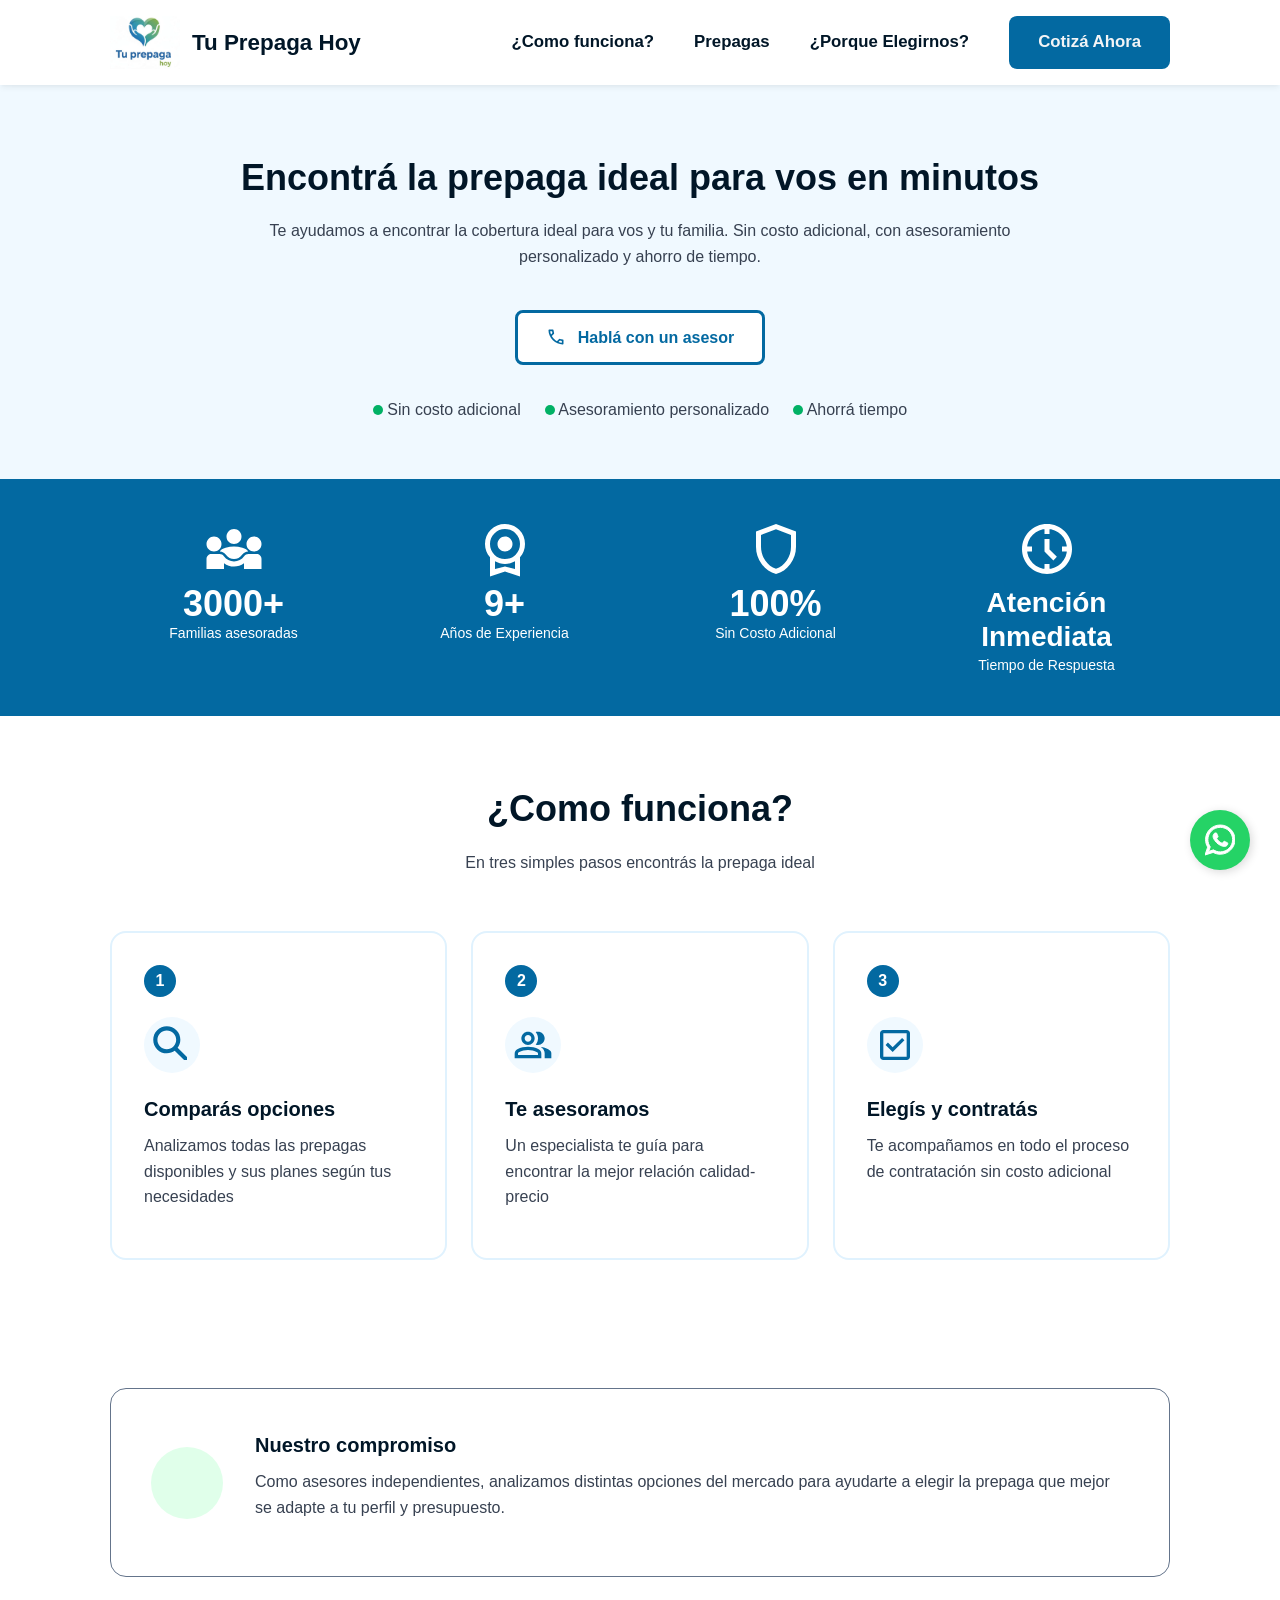
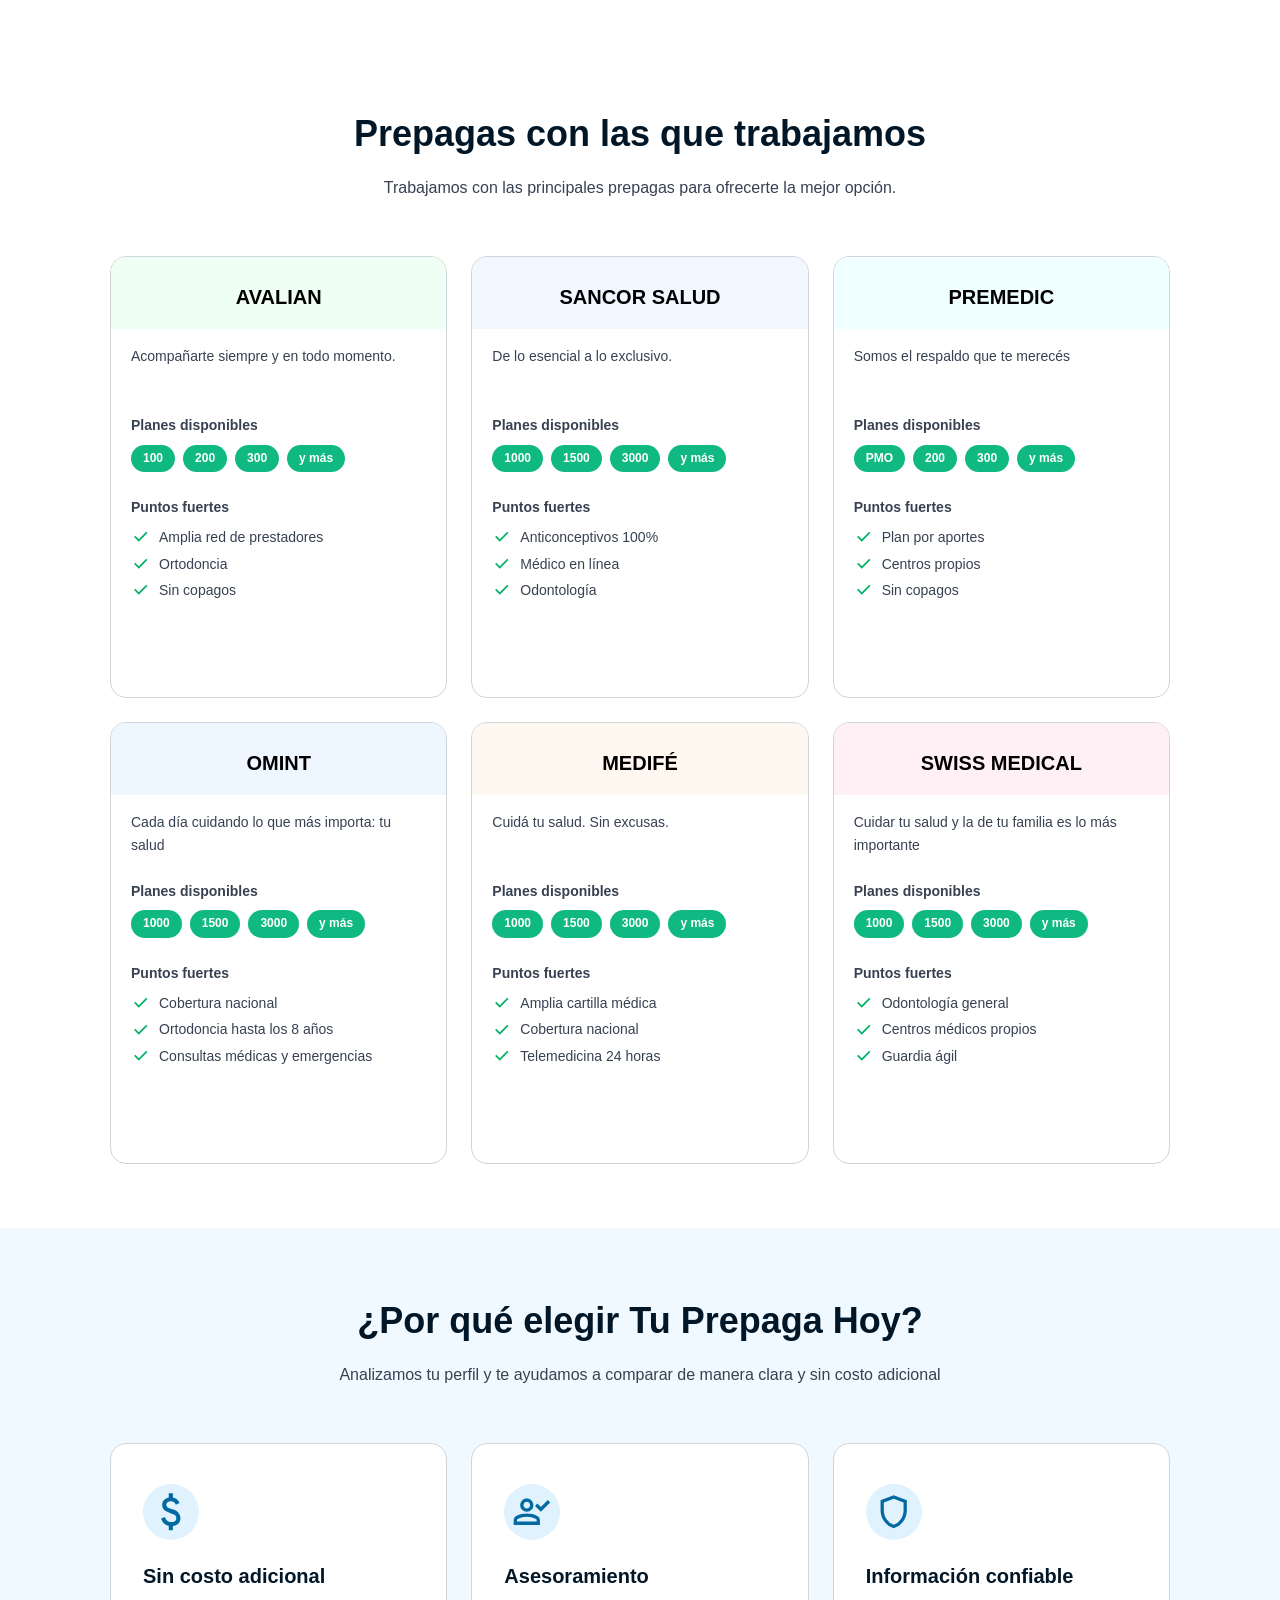
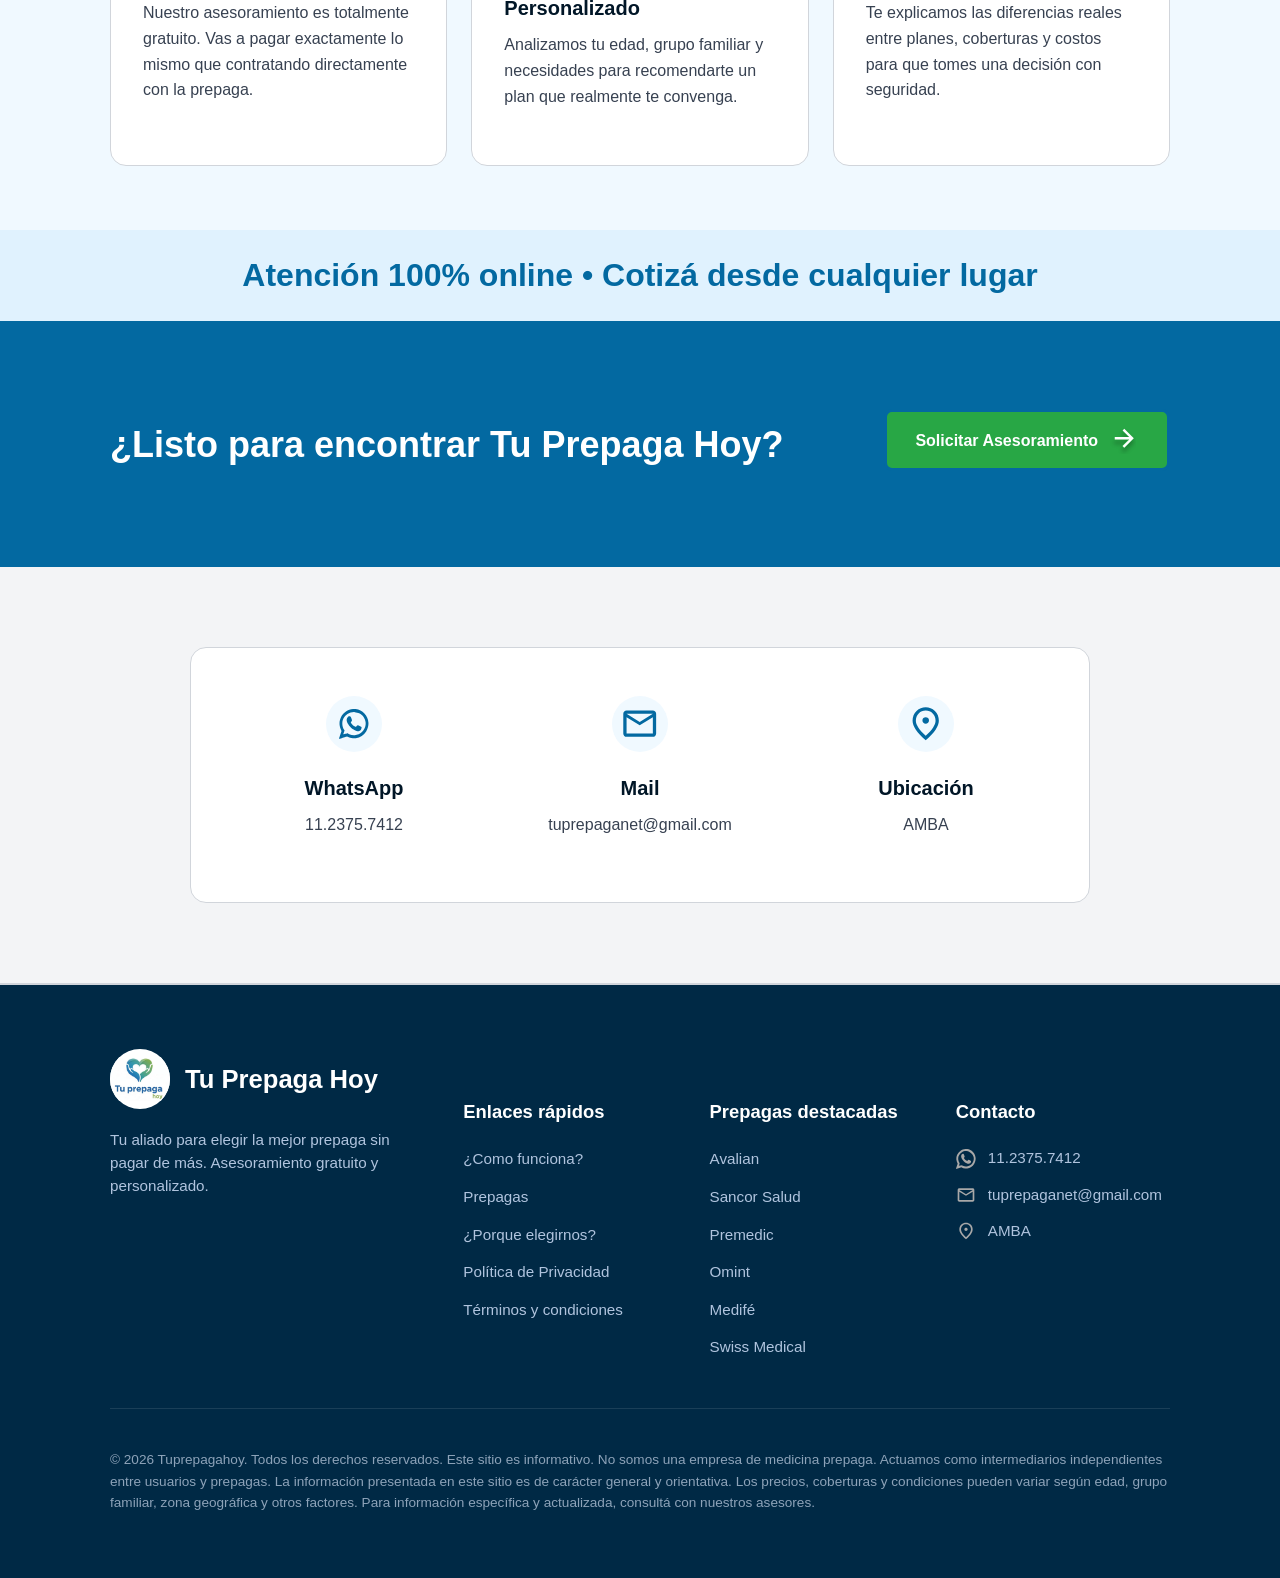
==== index.html @ 3472520a "Subiendo a Github" ====
<!DOCTYPE html>
<html lang="es">

<head>
    <meta charset="UTF-8">
    <meta name="viewport" content="width=device-width, initial-scale=1.0">
    <link rel="shortcut icon" href="/assets/favicon.ico" type="image/x-icon">
    <title>Tu Prepaga Hoy - Encontrá tu cobertura ideal</title>
    <link rel="stylesheet" href="/assets/styles.css">
    <script src="/assets/script.js"></script>
</head>

<body>
    <header class="header">
        <div class="container header-container">

            <a href="#" class="logo">
                <div class="img-logo">
                    <img src="/assets/logo.png" alt="Logo Tu Prepaga hoy" width="30px">
                </div>
                <h1 class="logo-text">Tu Prepaga Hoy</h1>
            </a>

            <button id="menu-toggle" class="menu-toggle" aria-label="Abrir menú">
                <svg xmlns="http://www.w3.org/2000/svg" width="32" height="32"
                    viewBox="0 0 24 24"><!-- Icon from Meteor Icons by zkreations - https://github.com/zkreations/icons/blob/main/LICENSE -->
                    <path fill="none" stroke="currentColor" stroke-linecap="round" stroke-linejoin="round"
                        stroke-width="2" d="M7 6h14M7 12h14M7 18h14M3 18" />
                </svg>
            </button>

            <div id="nav-menu" class="nav-menu">
                <nav>
                    <ul>
                        <li><a href="#como-funciona" class="nav-link">¿Como funciona?</a></li>
                        <li><a href="#prepagas" class="nav-link">Prepagas</a></li>
                        <li><a href="#por-que-elegirnos" class="nav-link">¿Porque Elegirnos?</a></li>
                    </ul>
                </nav>
                <a href="#contacto" class="btn btn-primary btn-cotiza cotiza-nav">Cotizá Ahora</a>
            </div>

        </div>
    </header>

    <main>
        <section class="hero">
            <div class="container text-center hero-content">
                <h2>Encontrá la prepaga ideal para vos en minutos</h2>
                <p>Te ayudamos a encontrar la cobertura ideal para vos y tu familia. Sin costo adicional, con
                    asesoramiento personalizado y ahorro de tiempo.</p>
                <a href="#contacto" class="btn btn-secondary hero-btn ">
                    <svg width="20" height="20" viewBox="0 0 45 45" fill="none" xmlns="http://www.w3.org/2000/svg">
                        <mask id="mask0_9_12" style="mask-type:alpha" maskUnits="userSpaceOnUse" x="0" y="0" width="45"
                            height="45">
                            <rect width="45" height="45" fill="#D9D9D9" />
                        </mask>
                        <g mask="url(#mask0_9_12)">
                            <path
                                d="M37.4063 39.375C33.5 39.375 29.6406 38.5234 25.8281 36.8203C22.0156 35.1172 18.5469 32.7031 15.4219 29.5781C12.2969 26.4531 9.88281 22.9844 8.17969 19.1719C6.47656 15.3594 5.625 11.5 5.625 7.59375C5.625 7.03125 5.8125 6.5625 6.1875 6.1875C6.5625 5.8125 7.03125 5.625 7.59375 5.625H15.1875C15.625 5.625 16.0156 5.77344 16.3594 6.07031C16.7031 6.36719 16.9062 6.71875 16.9688 7.125L18.1875 13.6875C18.25 14.1875 18.2344 14.6094 18.1406 14.9531C18.0469 15.2969 17.875 15.5938 17.625 15.8438L13.0781 20.4375C13.7031 21.5938 14.4453 22.7109 15.3047 23.7891C16.1641 24.8672 17.1094 25.9062 18.1406 26.9062C19.1094 27.875 20.125 28.7734 21.1875 29.6016C22.25 30.4297 23.375 31.1875 24.5625 31.875L28.9688 27.4688C29.25 27.1875 29.6172 26.9766 30.0703 26.8359C30.5234 26.6953 30.9688 26.6562 31.4062 26.7188L37.875 28.0312C38.3125 28.1562 38.6719 28.3828 38.9531 28.7109C39.2344 29.0391 39.375 29.4063 39.375 29.8125V37.4063C39.375 37.9688 39.1875 38.4375 38.8125 38.8125C38.4375 39.1875 37.9688 39.375 37.4063 39.375ZM11.2969 16.875L14.3906 13.7812L13.5938 9.375H9.42188C9.57813 10.6562 9.79688 11.9219 10.0781 13.1719C10.3594 14.4219 10.7656 15.6562 11.2969 16.875ZM28.0781 33.6562C29.2969 34.1875 30.5391 34.6094 31.8047 34.9219C33.0703 35.2344 34.3438 35.4375 35.625 35.5312V31.4062L31.2188 30.5156L28.0781 33.6562Z"
                                fill="#0369A1" />
                        </g>
                    </svg>

                    <span>Hablá con un asesor</span>
                </a>
                <div class="hero-features">
                    <div class="feature-item">
                        <svg width="10" height="10" viewBox="0 0 16 16" fill="none" xmlns="http://www.w3.org/2000/svg">
                            <circle cx="8" cy="8" r="8" fill="#01B165" />
                        </svg>

                        Sin costo adicional
                    </div>
                    <div class="feature-item">
                        <svg width="10" height="10" viewBox="0 0 16 16" fill="none" xmlns="http://www.w3.org/2000/svg">
                            <circle cx="8" cy="8" r="8" fill="#01B165" />
                        </svg>

                        Asesoramiento personalizado
                    </div>
                    <div class="feature-item">
                        <svg width="10" height="10" viewBox="0 0 16 16" fill="none" xmlns="http://www.w3.org/2000/svg">
                            <circle cx="8" cy="8" r="8" fill="#01B165" />
                        </svg>

                        Ahorrá tiempo
                    </div>
                </div>
            </div>
        </section>

        <section class="stats">
            <div class="container grid grid-4 stats-grid">
                <div class="stat-item">
                    <svg width="60" height="60" viewBox="0 0 60 60" fill="none" xmlns="http://www.w3.org/2000/svg">
                        <mask id="mask0_11_31" style="mask-type:alpha" maskUnits="userSpaceOnUse" x="0" y="0" width="60"
                            height="60">
                            <rect width="60" height="60" fill="#D9D9D9" />
                        </mask>
                        <g mask="url(#mask0_11_31)">
                            <path
                                d="M2.50006 49.9996V39.9996C2.50006 38.5829 2.98964 37.3954 3.96881 36.4371C4.94798 35.4787 6.12506 34.9996 7.50006 34.9996H15.6876C16.5209 34.9996 17.3126 35.2079 18.0626 35.6246C18.8126 36.0413 19.4167 36.6038 19.8751 37.3121C21.0834 38.9371 22.573 40.2079 24.3438 41.1246C26.1147 42.0413 28.0001 42.4996 30.0001 42.4996C32.0417 42.4996 33.948 42.0413 35.7188 41.1246C37.4897 40.2079 38.9584 38.9371 40.1251 37.3121C40.6667 36.6038 41.3022 36.0413 42.0313 35.6246C42.7605 35.2079 43.5209 34.9996 44.3126 34.9996H52.5001C53.9167 34.9996 55.1042 35.4787 56.0626 36.4371C57.0209 37.3954 57.5001 38.5829 57.5001 39.9996V49.9996H40.0001V44.3121C38.5417 45.3538 36.9688 46.1454 35.2813 46.6871C33.5938 47.2288 31.8334 47.4996 30.0001 47.4996C28.2084 47.4996 26.4584 47.2183 24.7501 46.6558C23.0417 46.0933 21.4584 45.2913 20.0001 44.2496V49.9996H2.50006ZM30.0001 39.9996C28.4167 39.9996 26.9167 39.635 25.5001 38.9058C24.0834 38.1767 22.8959 37.1663 21.9376 35.8746C21.2292 34.8329 20.3438 34.01 19.2813 33.4058C18.2188 32.8017 17.0626 32.4996 15.8126 32.4996C16.7292 30.9579 18.6667 29.7392 21.6251 28.8433C24.5834 27.9475 27.3751 27.4996 30.0001 27.4996C32.6251 27.4996 35.4167 27.9475 38.3751 28.8433C41.3334 29.7392 43.2709 30.9579 44.1876 32.4996C42.9792 32.4996 41.8334 32.8017 40.7501 33.4058C39.6667 34.01 38.7709 34.8329 38.0626 35.8746C37.1459 37.2079 35.9792 38.2288 34.5626 38.9371C33.1459 39.6454 31.6251 39.9996 30.0001 39.9996ZM10.0001 32.4996C7.91673 32.4996 6.1459 31.7704 4.68756 30.3121C3.22923 28.8537 2.50006 27.0829 2.50006 24.9996C2.50006 22.8746 3.22923 21.0933 4.68756 19.6558C6.1459 18.2183 7.91673 17.4996 10.0001 17.4996C12.1251 17.4996 13.9063 18.2183 15.3438 19.6558C16.7813 21.0933 17.5001 22.8746 17.5001 24.9996C17.5001 27.0829 16.7813 28.8537 15.3438 30.3121C13.9063 31.7704 12.1251 32.4996 10.0001 32.4996ZM50.0001 32.4996C47.9167 32.4996 46.1459 31.7704 44.6876 30.3121C43.2292 28.8537 42.5001 27.0829 42.5001 24.9996C42.5001 22.8746 43.2292 21.0933 44.6876 19.6558C46.1459 18.2183 47.9167 17.4996 50.0001 17.4996C52.1251 17.4996 53.9063 18.2183 55.3438 19.6558C56.7813 21.0933 57.5001 22.8746 57.5001 24.9996C57.5001 27.0829 56.7813 28.8537 55.3438 30.3121C53.9063 31.7704 52.1251 32.4996 50.0001 32.4996ZM30.0001 24.9996C27.9167 24.9996 26.1459 24.2704 24.6876 22.8121C23.2292 21.3537 22.5001 19.5829 22.5001 17.4996C22.5001 15.3746 23.2292 13.5933 24.6876 12.1558C26.1459 10.7183 27.9167 9.99957 30.0001 9.99957C32.1251 9.99957 33.9063 10.7183 35.3438 12.1558C36.7813 13.5933 37.5001 15.3746 37.5001 17.4996C37.5001 19.5829 36.7813 21.3537 35.3438 22.8121C33.9063 24.2704 32.1251 24.9996 30.0001 24.9996Z"
                                fill="white" />
                        </g>
                    </svg>

                    <div class="stat-number">3000+</div>
                    <div class="stat-label">Familias asesoradas</div>
                </div>
                <div class="stat-item">
                    <svg width="60" height="60" viewBox="0 0 60 60" fill="none" xmlns="http://www.w3.org/2000/svg">
                        <mask id="mask0_11_43" style="mask-type:alpha" maskUnits="userSpaceOnUse" x="0" y="0" width="60"
                            height="60">
                            <rect width="60" height="60" fill="#D9D9D9" />
                        </mask>
                        <g mask="url(#mask0_11_43)">
                            <path
                                d="M30 32.5C27.9167 32.5 26.1458 31.7708 24.6875 30.3125C23.2292 28.8542 22.5 27.0833 22.5 25C22.5 22.9167 23.2292 21.1458 24.6875 19.6875C26.1458 18.2292 27.9167 17.5 30 17.5C32.0833 17.5 33.8542 18.2292 35.3125 19.6875C36.7708 21.1458 37.5 22.9167 37.5 25C37.5 27.0833 36.7708 28.8542 35.3125 30.3125C33.8542 31.7708 32.0833 32.5 30 32.5ZM15 57.5V38.1875C13.4167 36.4375 12.1875 34.4375 11.3125 32.1875C10.4375 29.9375 10 27.5417 10 25C10 19.4167 11.9375 14.6875 15.8125 10.8125C19.6875 6.9375 24.4167 5 30 5C35.5833 5 40.3125 6.9375 44.1875 10.8125C48.0625 14.6875 50 19.4167 50 25C50 27.5417 49.5625 29.9375 48.6875 32.1875C47.8125 34.4375 46.5833 36.4375 45 38.1875V57.5L30 52.5L15 57.5ZM30 40C34.1667 40 37.7083 38.5417 40.625 35.625C43.5417 32.7083 45 29.1667 45 25C45 20.8333 43.5417 17.2917 40.625 14.375C37.7083 11.4583 34.1667 10 30 10C25.8333 10 22.2917 11.4583 19.375 14.375C16.4583 17.2917 15 20.8333 15 25C15 29.1667 16.4583 32.7083 19.375 35.625C22.2917 38.5417 25.8333 40 30 40ZM20 50.0625L30 47.5L40 50.0625V42.3125C38.5417 43.1458 36.9688 43.8021 35.2812 44.2812C33.5938 44.7604 31.8333 45 30 45C28.1667 45 26.4062 44.7604 24.7188 44.2812C23.0313 43.8021 21.4583 43.1458 20 42.3125V50.0625Z"
                                fill="white" />
                        </g>
                    </svg>

                    <div class="stat-number">9+</div>
                    <div class="stat-label">Años de Experiencia</div>
                </div>
                <div class="stat-item">
                    <svg width="60" height="60" viewBox="0 0 60 60" fill="none" xmlns="http://www.w3.org/2000/svg">
                        <mask id="mask0_39_16" style="mask-type:alpha" maskUnits="userSpaceOnUse" x="0" y="0" width="60"
                            height="60">
                            <rect width="60" height="60" fill="#D9D9D9" />
                        </mask>
                        <g mask="url(#mask0_39_16)">
                            <path
                                d="M30 55C24.2083 53.5417 19.4271 50.2188 15.6562 45.0312C11.8854 39.8438 10 34.0833 10 27.75V12.5L30 5L50 12.5V27.75C50 34.0833 48.1146 39.8438 44.3438 45.0312C40.5729 50.2188 35.7917 53.5417 30 55ZM30 49.75C34.3333 48.375 37.9167 45.625 40.75 41.5C43.5833 37.375 45 32.7917 45 27.75V15.9375L30 10.3125L15 15.9375V27.75C15 32.7917 16.4167 37.375 19.25 41.5C22.0833 45.625 25.6667 48.375 30 49.75Z"
                                fill="white" />
                        </g>
                    </svg>
                    <div class="stat-number">100%</div>
                    <div class="stat-label">Sin Costo Adicional</div>
                </div>
                <div class="stat-item stat-atencion">
                    <svg width="60" height="60" viewBox="0 0 60 60" fill="none" xmlns="http://www.w3.org/2000/svg">
                        <mask id="mask0_39_22" style="mask-type:alpha" maskUnits="userSpaceOnUse" x="0" y="0" width="60"
                            height="60">
                            <rect width="60" height="60" fill="#D9D9D9" />
                        </mask>
                        <g mask="url(#mask0_39_22)">
                            <path
                                d="M36.375 41.375L27.5 32.5V20H32.5V30.4375L39.875 37.8125L36.375 41.375ZM27.5 15V10H32.5V15H27.5ZM45 32.5V27.5H50V32.5H45ZM27.5 50V45H32.5V50H27.5ZM10 32.5V27.5H15V32.5H10ZM30 55C26.5417 55 23.2917 54.3438 20.25 53.0312C17.2083 51.7188 14.5625 49.9375 12.3125 47.6875C10.0625 45.4375 8.28125 42.7917 6.96875 39.75C5.65625 36.7083 5 33.4583 5 30C5 26.5417 5.65625 23.2917 6.96875 20.25C8.28125 17.2083 10.0625 14.5625 12.3125 12.3125C14.5625 10.0625 17.2083 8.28125 20.25 6.96875C23.2917 5.65625 26.5417 5 30 5C33.4583 5 36.7083 5.65625 39.75 6.96875C42.7917 8.28125 45.4375 10.0625 47.6875 12.3125C49.9375 14.5625 51.7188 17.2083 53.0312 20.25C54.3438 23.2917 55 26.5417 55 30C55 33.4583 54.3438 36.7083 53.0312 39.75C51.7188 42.7917 49.9375 45.4375 47.6875 47.6875C45.4375 49.9375 42.7917 51.7188 39.75 53.0312C36.7083 54.3438 33.4583 55 30 55ZM30 50C35.5833 50 40.3125 48.0625 44.1875 44.1875C48.0625 40.3125 50 35.5833 50 30C50 24.4167 48.0625 19.6875 44.1875 15.8125C40.3125 11.9375 35.5833 10 30 10C24.4167 10 19.6875 11.9375 15.8125 15.8125C11.9375 19.6875 10 24.4167 10 30C10 35.5833 11.9375 40.3125 15.8125 44.1875C19.6875 48.0625 24.4167 50 30 50Z"
                                fill="white" />
                        </g>
                    </svg>
                    <div class="stat-number stat-text">Atención Inmediata</div>
                    <div class="stat-label">Tiempo de Respuesta</div>
                </div>
            </div>
        </section>

        <section id="como-funciona" class="how-it-works padding-y-lg">
            <div class="container text-center mb-lg">
                <h2>¿Como funciona?</h2>
                <p>En tres simples pasos encontrás la prepaga ideal</p>
            </div>
            <div class="container grid grid-3 gap-md">
                <div class="step-card">
                    <div class="step-num">1</div>
                    <div class="step-icon-container">
                        <svg width="50" height="50" viewBox="0 0 50 50" fill="none" xmlns="http://www.w3.org/2000/svg">
                            <mask id="mask0_15_22" style="mask-type:alpha" maskUnits="userSpaceOnUse" x="0" y="0"
                                width="40" height="40">
                                <rect width="50" height="50" fill="#D9D9D9" />
                            </mask>
                            <g mask="url(#mask0_15_22)">
                                <path
                                    d="M40.8333 43.75L27.7083 30.625C26.6667 31.4583 25.4687 32.1181 24.1146 32.6042C22.7604 33.0903 21.3194 33.3333 19.7917 33.3333C16.0069 33.3333 12.8038 32.0226 10.1823 29.401C7.56076 26.7795 6.25 23.5764 6.25 19.7917C6.25 16.0069 7.56076 12.8038 10.1823 10.1823C12.8038 7.56076 16.0069 6.25 19.7917 6.25C23.5764 6.25 26.7795 7.56076 29.401 10.1823C32.0226 12.8038 33.3333 16.0069 33.3333 19.7917C33.3333 21.3194 33.0903 22.7604 32.6042 24.1146C32.1181 25.4687 31.4583 26.6667 30.625 27.7083L43.75 40.8333L40.8333 43.75ZM19.7917 29.1667C22.3958 29.1667 24.6094 28.2552 26.4323 26.4323C28.2552 24.6094 29.1667 22.3958 29.1667 19.7917C29.1667 17.1875 28.2552 14.974 26.4323 13.151C24.6094 11.3281 22.3958 10.4167 19.7917 10.4167C17.1875 10.4167 14.974 11.3281 13.151 13.151C11.3281 14.974 10.4167 17.1875 10.4167 19.7917C10.4167 22.3958 11.3281 24.6094 13.151 26.4323C14.974 28.2552 17.1875 29.1667 19.7917 29.1667Z"
                                    fill="#0369A1" />
                            </g>
                        </svg>

                    </div>
                    <h3>Comparás opciones</h3>
                    <p>Analizamos todas las prepagas disponibles y sus planes según tus necesidades</p>
                </div>
                <div class="step-card">
                    <div class="step-num">2</div>
                    <div class="step-icon-container">
                        <svg width="40" height="40" viewBox="0 0 50 50" fill="none" xmlns="http://www.w3.org/2000/svg">
                            <mask id="mask0_15_28" style="mask-type:alpha" maskUnits="userSpaceOnUse" x="0" y="0"
                                width="50" height="50">
                                <rect width="50" height="50" fill="#D9D9D9" />
                            </mask>
                            <g mask="url(#mask0_15_28)">
                                <path
                                    d="M2.08331 41.6667V35.8334C2.08331 34.6528 2.38713 33.5677 2.99477 32.5782C3.60241 31.5886 4.4097 30.8334 5.41665 30.3125C7.56942 29.2362 9.75692 28.4289 11.9791 27.8907C14.2014 27.3525 16.4583 27.0834 18.75 27.0834C21.0416 27.0834 23.2986 27.3525 25.5208 27.8907C27.743 28.4289 29.9305 29.2362 32.0833 30.3125C33.0903 30.8334 33.8975 31.5886 34.5052 32.5782C35.1128 33.5677 35.4166 34.6528 35.4166 35.8334V41.6667H2.08331ZM39.5833 41.6667V35.4167C39.5833 33.8889 39.158 32.4219 38.3073 31.0157C37.4566 29.6094 36.25 28.4028 34.6875 27.3959C36.4583 27.6042 38.125 27.9601 39.6875 28.4636C41.25 28.9671 42.7083 29.5834 44.0625 30.3125C45.3125 31.007 46.2673 31.7796 46.9271 32.6302C47.5868 33.4809 47.9166 34.4098 47.9166 35.4167V41.6667H39.5833ZM18.75 25C16.4583 25 14.4965 24.1841 12.8646 22.5521C11.2326 20.9202 10.4166 18.9584 10.4166 16.6667C10.4166 14.375 11.2326 12.4132 12.8646 10.7813C14.4965 9.14935 16.4583 8.33337 18.75 8.33337C21.0416 8.33337 23.0035 9.14935 24.6354 10.7813C26.2673 12.4132 27.0833 14.375 27.0833 16.6667C27.0833 18.9584 26.2673 20.9202 24.6354 22.5521C23.0035 24.1841 21.0416 25 18.75 25ZM39.5833 16.6667C39.5833 18.9584 38.7673 20.9202 37.1354 22.5521C35.5035 24.1841 33.5416 25 31.25 25C30.868 25 30.3819 24.9566 29.7916 24.8698C29.2014 24.783 28.7153 24.6875 28.3333 24.5834C29.2708 23.4723 29.9913 22.2396 30.4948 20.8855C30.9982 19.5313 31.25 18.125 31.25 16.6667C31.25 15.2084 30.9982 13.8021 30.4948 12.448C29.9913 11.0938 29.2708 9.86115 28.3333 8.75004C28.8194 8.57643 29.3055 8.46358 29.7916 8.4115C30.2778 8.35942 30.7639 8.33337 31.25 8.33337C33.5416 8.33337 35.5035 9.14935 37.1354 10.7813C38.7673 12.4132 39.5833 14.375 39.5833 16.6667ZM6.24998 37.5H31.25V35.8334C31.25 35.4514 31.1545 35.1042 30.9635 34.7917C30.7725 34.4792 30.5208 34.2362 30.2083 34.0625C28.3333 33.125 26.441 32.4219 24.5312 31.9532C22.6215 31.4844 20.6944 31.25 18.75 31.25C16.8055 31.25 14.8785 31.4844 12.9687 31.9532C11.059 32.4219 9.16665 33.125 7.29165 34.0625C6.97915 34.2362 6.72741 34.4792 6.53644 34.7917C6.34547 35.1042 6.24998 35.4514 6.24998 35.8334V37.5ZM18.75 20.8334C19.8958 20.8334 20.8767 20.4254 21.6927 19.6094C22.5087 18.7934 22.9166 17.8125 22.9166 16.6667C22.9166 15.5209 22.5087 14.54 21.6927 13.724C20.8767 12.908 19.8958 12.5 18.75 12.5C17.6041 12.5 16.6232 12.908 15.8073 13.724C14.9913 14.54 14.5833 15.5209 14.5833 16.6667C14.5833 17.8125 14.9913 18.7934 15.8073 19.6094C16.6232 20.4254 17.6041 20.8334 18.75 20.8334Z"
                                    fill="#0369A1" />
                            </g>
                        </svg>

                    </div>
                    <h3>Te asesoramos</h3>
                    <p>Un especialista te guía para encontrar la mejor relación calidad-precio</p>
                </div>
                <div class="step-card">
                    <div class="step-num">3</div>
                    <div class="step-icon-container">
                        <svg width="40" height="40" viewBox="0 0 50 50" fill="none" xmlns="http://www.w3.org/2000/svg">
                            <mask id="mask0_15_34" style="mask-type:alpha" maskUnits="userSpaceOnUse" x="0" y="0"
                                width="50" height="50">
                                <rect width="50" height="50" fill="#D9D9D9" />
                            </mask>
                            <g mask="url(#mask0_15_34)">
                                <path
                                    d="M22.0833 33.75L36.7708 19.0625L33.8542 16.1458L22.0833 27.9167L16.1458 21.9792L13.2292 24.8958L22.0833 33.75ZM10.4167 43.75C9.27083 43.75 8.28993 43.342 7.47396 42.526C6.65799 41.7101 6.25 40.7292 6.25 39.5833V10.4167C6.25 9.27083 6.65799 8.28993 7.47396 7.47396C8.28993 6.65799 9.27083 6.25 10.4167 6.25H39.5833C40.7292 6.25 41.7101 6.65799 42.526 7.47396C43.342 8.28993 43.75 9.27083 43.75 10.4167V39.5833C43.75 40.7292 43.342 41.7101 42.526 42.526C41.7101 43.342 40.7292 43.75 39.5833 43.75H10.4167ZM10.4167 39.5833H39.5833V10.4167H10.4167V39.5833Z"
                                    fill="#0369A1" />
                            </g>
                        </svg>
                    </div>
                    <h3>Elegís y contratás</h3>
                    <p>Te acompañamos en todo el proceso de contratación sin costo adicional</p>
                </div>
            </div>
        </section>

        <section class="commitment padding-y-lg">
            <div class="container">
                <div class="commitment-box">
                    <div class="commitment-circle"></div>
                    <div class="commitment-text">
                        <h3>Nuestro compromiso</h3>
                        <p>Como asesores independientes, analizamos distintas opciones del mercado para ayudarte a
                            elegir la prepaga que mejor se adapte a tu perfil y presupuesto.</p>
                    </div>
                </div>
            </div>
        </section>

        <section id="prepagas" class="prepagas padding-y-lg">
            <div class="container text-center mb-lg">
                <h2>Prepagas con las que trabajamos</h2>
                <p>Trabajamos con las principales prepagas para ofrecerte la mejor opción.</p>
            </div>
            <div class="container grid grid-3 gap-md">

                <article class="prepaga-card avalian">
                    <div class="prepaga-header">
                        <h3 class="prepaga-name">AVALIAN</h3>
                    </div>
                    <div class="prepaga-body">
                        <p class="prepaga-tagline">Acompañarte siempre y en todo momento.</p>
                        <h4>Planes disponibles</h4>
                        <div class="planes-tags">
                            <span class="tag">100</span><span class="tag">200</span><span class="tag">300</span><span
                                class="tag">y más</span>
                        </div>
                        <h4>Puntos fuertes</h4>
                        <ul class="puntos-fuertes">
                            <li><svg width="20" height="20" viewBox="0 0 26 26" fill="none"
                                    xmlns="http://www.w3.org/2000/svg">
                                    <mask id="mask0_21_656" style="mask-type:alpha" maskUnits="userSpaceOnUse" x="0"
                                        y="0" width="26" height="26">
                                        <rect width="25.3719" height="25.3719" fill="#D9D9D9" />
                                    </mask>
                                    <g mask="url(#mask0_21_656)">
                                        <path
                                            d="M10.0959 19.029L4.07007 13.0032L5.57652 11.4967L10.0959 16.0161L19.7953 6.31665L21.3018 7.82311L10.0959 19.029Z"
                                            fill="#01B165" />
                                    </g>
                                </svg>
                                Amplia red de prestadores</li>
                            <li><svg width="20" height="20" viewBox="0 0 26 26" fill="none"
                                    xmlns="http://www.w3.org/2000/svg">
                                    <mask id="mask0_21_656" style="mask-type:alpha" maskUnits="userSpaceOnUse" x="0"
                                        y="0" width="26" height="26">
                                        <rect width="25.3719" height="25.3719" fill="#D9D9D9" />
                                    </mask>
                                    <g mask="url(#mask0_21_656)">
                                        <path
                                            d="M10.0959 19.029L4.07007 13.0032L5.57652 11.4967L10.0959 16.0161L19.7953 6.31665L21.3018 7.82311L10.0959 19.029Z"
                                            fill="#01B165" />
                                    </g>
                                </svg>
                                Ortodoncia</li>
                            <li><svg width="20" height="20" viewBox="0 0 26 26" fill="none"
                                    xmlns="http://www.w3.org/2000/svg">
                                    <mask id="mask0_21_656" style="mask-type:alpha" maskUnits="userSpaceOnUse" x="0"
                                        y="0" width="26" height="26">
                                        <rect width="25.3719" height="25.3719" fill="#D9D9D9" />
                                    </mask>
                                    <g mask="url(#mask0_21_656)">
                                        <path
                                            d="M10.0959 19.029L4.07007 13.0032L5.57652 11.4967L10.0959 16.0161L19.7953 6.31665L21.3018 7.82311L10.0959 19.029Z"
                                            fill="#01B165" />
                                    </g>
                                </svg>
                                Sin copagos</li>
                        </ul>
                        <button class="btn btn-outline-full">Consultar Planes</button>
                    </div>
                </article>

                <article class="prepaga-card sancor">
                    <div class="prepaga-header">
                        <h3 class="prepaga-name">SANCOR SALUD</h3>
                    </div>
                    <div class="prepaga-body">
                        <p class="prepaga-tagline">De lo esencial a lo exclusivo.</p>
                        <h4>Planes disponibles</h4>
                        <div class="planes-tags">
                            <span class="tag">1000</span><span class="tag">1500</span><span class="tag">3000</span><span
                                class="tag">y más</span>
                        </div>
                        <h4>Puntos fuertes</h4>
                        <ul class="puntos-fuertes">
                            <li><svg width="20" height="20" viewBox="0 0 26 26" fill="none"
                                    xmlns="http://www.w3.org/2000/svg">
                                    <mask id="mask0_21_656" style="mask-type:alpha" maskUnits="userSpaceOnUse" x="0"
                                        y="0" width="26" height="26">
                                        <rect width="25.3719" height="25.3719" fill="#D9D9D9" />
                                    </mask>
                                    <g mask="url(#mask0_21_656)">
                                        <path
                                            d="M10.0959 19.029L4.07007 13.0032L5.57652 11.4967L10.0959 16.0161L19.7953 6.31665L21.3018 7.82311L10.0959 19.029Z"
                                            fill="#01B165" />
                                    </g>
                                </svg>
                                Anticonceptivos 100%</li>
                            <li><svg width="20" height="20" viewBox="0 0 26 26" fill="none"
                                    xmlns="http://www.w3.org/2000/svg">
                                    <mask id="mask0_21_656" style="mask-type:alpha" maskUnits="userSpaceOnUse" x="0"
                                        y="0" width="26" height="26">
                                        <rect width="25.3719" height="25.3719" fill="#D9D9D9" />
                                    </mask>
                                    <g mask="url(#mask0_21_656)">
                                        <path
                                            d="M10.0959 19.029L4.07007 13.0032L5.57652 11.4967L10.0959 16.0161L19.7953 6.31665L21.3018 7.82311L10.0959 19.029Z"
                                            fill="#01B165" />
                                    </g>
                                </svg>
                                Médico en línea</li>
                            <li><svg width="20" height="20" viewBox="0 0 26 26" fill="none"
                                    xmlns="http://www.w3.org/2000/svg">
                                    <mask id="mask0_21_656" style="mask-type:alpha" maskUnits="userSpaceOnUse" x="0"
                                        y="0" width="26" height="26">
                                        <rect width="25.3719" height="25.3719" fill="#D9D9D9" />
                                    </mask>
                                    <g mask="url(#mask0_21_656)">
                                        <path
                                            d="M10.0959 19.029L4.07007 13.0032L5.57652 11.4967L10.0959 16.0161L19.7953 6.31665L21.3018 7.82311L10.0959 19.029Z"
                                            fill="#01B165" />
                                    </g>
                                </svg>
                                Odontología</li>
                        </ul>
                        <button class="btn btn-outline-full">Consultar Planes</button>
                    </div>
                </article>

                <article class="prepaga-card premedic">
                    <div class="prepaga-header">
                        <h3 class="prepaga-name">PREMEDIC</h3>
                    </div>
                    <div class="prepaga-body">
                        <p class="prepaga-tagline">Somos el respaldo que te merecés</p>
                        <h4>Planes disponibles</h4>
                        <div class="planes-tags">
                            <span class="tag">PMO</span><span class="tag">200</span><span class="tag">300</span><span
                                class="tag">y más</span>
                        </div>
                        <h4>Puntos fuertes</h4>
                        <ul class="puntos-fuertes">
                            <li><svg width="20" height="20" viewBox="0 0 26 26" fill="none"
                                    xmlns="http://www.w3.org/2000/svg">
                                    <mask id="mask0_21_656" style="mask-type:alpha" maskUnits="userSpaceOnUse" x="0"
                                        y="0" width="26" height="26">
                                        <rect width="25.3719" height="25.3719" fill="#D9D9D9" />
                                    </mask>
                                    <g mask="url(#mask0_21_656)">
                                        <path
                                            d="M10.0959 19.029L4.07007 13.0032L5.57652 11.4967L10.0959 16.0161L19.7953 6.31665L21.3018 7.82311L10.0959 19.029Z"
                                            fill="#01B165" />
                                    </g>
                                </svg>
                                Plan por aportes</li>
                            <li><svg width="20" height="20" viewBox="0 0 26 26" fill="none"
                                    xmlns="http://www.w3.org/2000/svg">
                                    <mask id="mask0_21_656" style="mask-type:alpha" maskUnits="userSpaceOnUse" x="0"
                                        y="0" width="26" height="26">
                                        <rect width="25.3719" height="25.3719" fill="#D9D9D9" />
                                    </mask>
                                    <g mask="url(#mask0_21_656)">
                                        <path
                                            d="M10.0959 19.029L4.07007 13.0032L5.57652 11.4967L10.0959 16.0161L19.7953 6.31665L21.3018 7.82311L10.0959 19.029Z"
                                            fill="#01B165" />
                                    </g>
                                </svg>
                                Centros propios</li>
                            <li><svg width="20" height="20" viewBox="0 0 26 26" fill="none"
                                    xmlns="http://www.w3.org/2000/svg">
                                    <mask id="mask0_21_656" style="mask-type:alpha" maskUnits="userSpaceOnUse" x="0"
                                        y="0" width="26" height="26">
                                        <rect width="25.3719" height="25.3719" fill="#D9D9D9" />
                                    </mask>
                                    <g mask="url(#mask0_21_656)">
                                        <path
                                            d="M10.0959 19.029L4.07007 13.0032L5.57652 11.4967L10.0959 16.0161L19.7953 6.31665L21.3018 7.82311L10.0959 19.029Z"
                                            fill="#01B165" />
                                    </g>
                                </svg>
                                Sin copagos</li>
                        </ul>
                        <button class="btn btn-outline-full">Consultar Planes</button>
                    </div>
                </article>

                <article class="prepaga-card omint">
                    <div class="prepaga-header">
                        <h3 class="prepaga-name">OMINT</h3>
                    </div>
                    <div class="prepaga-body">
                        <p class="prepaga-tagline">Cada día cuidando lo que más importa: tu salud</p>
                        <h4>Planes disponibles</h4>
                        <div class="planes-tags">
                            <span class="tag">1000</span><span class="tag">1500</span><span class="tag">3000</span><span
                                class="tag">y más</span>
                        </div>
                        <h4>Puntos fuertes</h4>
                        <ul class="puntos-fuertes">
                            <li><svg width="20" height="20" viewBox="0 0 26 26" fill="none"
                                    xmlns="http://www.w3.org/2000/svg">
                                    <mask id="mask0_21_656" style="mask-type:alpha" maskUnits="userSpaceOnUse" x="0"
                                        y="0" width="26" height="26">
                                        <rect width="25.3719" height="25.3719" fill="#D9D9D9" />
                                    </mask>
                                    <g mask="url(#mask0_21_656)">
                                        <path
                                            d="M10.0959 19.029L4.07007 13.0032L5.57652 11.4967L10.0959 16.0161L19.7953 6.31665L21.3018 7.82311L10.0959 19.029Z"
                                            fill="#01B165" />
                                    </g>
                                </svg>
                                Cobertura nacional</li>
                            <li><svg width="20" height="20" viewBox="0 0 26 26" fill="none"
                                    xmlns="http://www.w3.org/2000/svg">
                                    <mask id="mask0_21_656" style="mask-type:alpha" maskUnits="userSpaceOnUse" x="0"
                                        y="0" width="26" height="26">
                                        <rect width="25.3719" height="25.3719" fill="#D9D9D9" />
                                    </mask>
                                    <g mask="url(#mask0_21_656)">
                                        <path
                                            d="M10.0959 19.029L4.07007 13.0032L5.57652 11.4967L10.0959 16.0161L19.7953 6.31665L21.3018 7.82311L10.0959 19.029Z"
                                            fill="#01B165" />
                                    </g>
                                </svg>
                                Ortodoncia hasta los 8 años</li>
                            <li><svg width="20" height="20" viewBox="0 0 26 26" fill="none"
                                    xmlns="http://www.w3.org/2000/svg">
                                    <mask id="mask0_21_656" style="mask-type:alpha" maskUnits="userSpaceOnUse" x="0"
                                        y="0" width="26" height="26">
                                        <rect width="25.3719" height="25.3719" fill="#D9D9D9" />
                                    </mask>
                                    <g mask="url(#mask0_21_656)">
                                        <path
                                            d="M10.0959 19.029L4.07007 13.0032L5.57652 11.4967L10.0959 16.0161L19.7953 6.31665L21.3018 7.82311L10.0959 19.029Z"
                                            fill="#01B165" />
                                    </g>
                                </svg>
                                Consultas médicas y emergencias</li>
                        </ul>
                        <button class="btn btn-outline-full">Consultar Planes</button>
                    </div>
                </article>

                <article class="prepaga-card medife">
                    <div class="prepaga-header">
                        <h3 class="prepaga-name">MEDIFÉ</h3>
                    </div>
                    <div class="prepaga-body">
                        <p class="prepaga-tagline">Cuidá tu salud. Sin excusas.</p>
                        <h4>Planes disponibles</h4>
                        <div class="planes-tags">
                            <span class="tag">1000</span><span class="tag">1500</span><span class="tag">3000</span><span
                                class="tag">y más</span>
                        </div>
                        <h4>Puntos fuertes</h4>
                        <ul class="puntos-fuertes">
                            <li><svg width="20" height="20" viewBox="0 0 26 26" fill="none"
                                    xmlns="http://www.w3.org/2000/svg">
                                    <mask id="mask0_21_656" style="mask-type:alpha" maskUnits="userSpaceOnUse" x="0"
                                        y="0" width="26" height="26">
                                        <rect width="25.3719" height="25.3719" fill="#D9D9D9" />
                                    </mask>
                                    <g mask="url(#mask0_21_656)">
                                        <path
                                            d="M10.0959 19.029L4.07007 13.0032L5.57652 11.4967L10.0959 16.0161L19.7953 6.31665L21.3018 7.82311L10.0959 19.029Z"
                                            fill="#01B165" />
                                    </g>
                                </svg>
                                Amplia cartilla médica</li>
                            <li><svg width="20" height="20" viewBox="0 0 26 26" fill="none"
                                    xmlns="http://www.w3.org/2000/svg">
                                    <mask id="mask0_21_656" style="mask-type:alpha" maskUnits="userSpaceOnUse" x="0"
                                        y="0" width="26" height="26">
                                        <rect width="25.3719" height="25.3719" fill="#D9D9D9" />
                                    </mask>
                                    <g mask="url(#mask0_21_656)">
                                        <path
                                            d="M10.0959 19.029L4.07007 13.0032L5.57652 11.4967L10.0959 16.0161L19.7953 6.31665L21.3018 7.82311L10.0959 19.029Z"
                                            fill="#01B165" />
                                    </g>
                                </svg>
                                Cobertura nacional</li>
                            <li><svg width="20" height="20" viewBox="0 0 26 26" fill="none"
                                    xmlns="http://www.w3.org/2000/svg">
                                    <mask id="mask0_21_656" style="mask-type:alpha" maskUnits="userSpaceOnUse" x="0"
                                        y="0" width="26" height="26">
                                        <rect width="25.3719" height="25.3719" fill="#D9D9D9" />
                                    </mask>
                                    <g mask="url(#mask0_21_656)">
                                        <path
                                            d="M10.0959 19.029L4.07007 13.0032L5.57652 11.4967L10.0959 16.0161L19.7953 6.31665L21.3018 7.82311L10.0959 19.029Z"
                                            fill="#01B165" />
                                    </g>
                                </svg>
                                Telemedicina 24 horas</li>
                        </ul>
                        <button class="btn btn-outline-full">Consultar Planes</button>
                    </div>
                </article>

                <article class="prepaga-card swiss">
                    <div class="prepaga-header">
                        <h3 class="prepaga-name">SWISS MEDICAL</h3>
                    </div>
                    <div class="prepaga-body">
                        <p class="prepaga-tagline">Cuidar tu salud y la de tu familia es lo más importante</p>
                        <h4>Planes disponibles</h4>
                        <div class="planes-tags">
                            <span class="tag">1000</span><span class="tag">1500</span><span class="tag">3000</span><span
                                class="tag">y más</span>
                        </div>
                        <h4>Puntos fuertes</h4>
                        <ul class="puntos-fuertes">
                            <li><svg width="20" height="20" viewBox="0 0 26 26" fill="none"
                                    xmlns="http://www.w3.org/2000/svg">
                                    <mask id="mask0_21_656" style="mask-type:alpha" maskUnits="userSpaceOnUse" x="0"
                                        y="0" width="26" height="26">
                                        <rect width="25.3719" height="25.3719" fill="#D9D9D9" />
                                    </mask>
                                    <g mask="url(#mask0_21_656)">
                                        <path
                                            d="M10.0959 19.029L4.07007 13.0032L5.57652 11.4967L10.0959 16.0161L19.7953 6.31665L21.3018 7.82311L10.0959 19.029Z"
                                            fill="#01B165" />
                                    </g>
                                </svg>
                                Odontología general</li>
                            <li><svg width="20" height="20" viewBox="0 0 26 26" fill="none"
                                    xmlns="http://www.w3.org/2000/svg">
                                    <mask id="mask0_21_656" style="mask-type:alpha" maskUnits="userSpaceOnUse" x="0"
                                        y="0" width="26" height="26">
                                        <rect width="25.3719" height="25.3719" fill="#D9D9D9" />
                                    </mask>
                                    <g mask="url(#mask0_21_656)">
                                        <path
                                            d="M10.0959 19.029L4.07007 13.0032L5.57652 11.4967L10.0959 16.0161L19.7953 6.31665L21.3018 7.82311L10.0959 19.029Z"
                                            fill="#01B165" />
                                    </g>
                                </svg>
                                Centros médicos propios</li>
                            <li><svg width="20" height="20" viewBox="0 0 26 26" fill="none"
                                    xmlns="http://www.w3.org/2000/svg">
                                    <mask id="mask0_21_656" style="mask-type:alpha" maskUnits="userSpaceOnUse" x="0"
                                        y="0" width="26" height="26">
                                        <rect width="25.3719" height="25.3719" fill="#D9D9D9" />
                                    </mask>
                                    <g mask="url(#mask0_21_656)">
                                        <path
                                            d="M10.0959 19.029L4.07007 13.0032L5.57652 11.4967L10.0959 16.0161L19.7953 6.31665L21.3018 7.82311L10.0959 19.029Z"
                                            fill="#01B165" />
                                    </g>
                                </svg>
                                Guardia ágil</li>
                        </ul>
                        <button class="btn btn-outline-full">Consultar Planes</button>
                    </div>
                </article>
            </div>
        </section>

        <section id="por-que-elegirnos" class="por-que-elegirnos padding-y-lg">
            <div class="container text-center mb-lg">
                <h2>¿Por qué elegir Tu Prepaga Hoy?</h2>
                <p>Analizamos tu perfil y te ayudamos a comparar de manera clara y sin costo adicional</p>
            </div>
            <div class="container grid grid-3 gap-md">
                <div class="why-card">
                    <div class="why-icon-container">
                        <svg width="50" height="50" viewBox="0 0 64 64" fill="none" xmlns="http://www.w3.org/2000/svg">
                            <mask id="mask0_37_43" style="mask-type:alpha" maskUnits="userSpaceOnUse" x="0" y="0"
                                width="64" height="64">
                                <rect width="63.4297" height="63.4297" fill="#D9D9D9" />
                            </mask>
                            <g mask="url(#mask0_37_43)">
                                <path
                                    d="M29.1379 55.501V49.8187C26.8033 49.2902 24.7881 48.2771 23.0922 46.7794C21.3964 45.2818 20.152 43.1674 19.3591 40.4364L24.2485 38.4543C24.9092 40.5686 25.8893 42.1763 27.1887 43.2776C28.4882 44.3788 30.195 44.9294 32.3094 44.9294C34.1153 44.9294 35.646 44.5219 36.9014 43.707C38.1568 42.8921 38.7845 41.6257 38.7845 39.9079C38.7845 38.3662 38.2999 37.1438 37.3309 36.2408C36.3618 35.3378 34.1153 34.3137 30.5915 33.1684C26.8033 31.9791 24.2045 30.5586 22.7949 28.9068C21.3854 27.2549 20.6806 25.2397 20.6806 22.8611C20.6806 19.998 21.6056 17.7735 23.4556 16.1878C25.3057 14.602 27.1997 13.6991 29.1379 13.4788V7.92871H34.4237V13.4788C36.6261 13.8312 38.4431 14.6351 39.8747 15.8905C41.3062 17.1458 42.3524 18.6765 43.0131 20.4825L38.1238 22.5968C37.5952 21.1873 36.8463 20.1301 35.8773 19.4253C34.9082 18.7206 33.5868 18.3682 31.9129 18.3682C29.9748 18.3682 28.4992 18.7977 27.4861 19.6566C26.4729 20.5155 25.9664 21.5837 25.9664 22.8611C25.9664 24.3147 26.6271 25.46 27.9486 26.2969C29.27 27.1338 31.5605 28.0148 34.8201 28.9398C37.8595 29.8208 40.161 31.2193 41.7247 33.1354C43.2884 35.0515 44.0703 37.2649 44.0703 39.7757C44.0703 42.9031 43.1453 45.2818 41.2952 46.9115C39.4452 48.5413 37.1547 49.5545 34.4237 49.9509V55.501H29.1379Z"
                                    fill="#0369A1" />
                            </g>
                        </svg>

                    </div>
                    <h3>Sin costo adicional</h3>
                    <p>Nuestro asesoramiento es totalmente gratuito. Vas a pagar exactamente lo mismo que contratando
                        directamente con la prepaga.</p>
                </div>
                <div class="why-card">
                    <div class="why-icon-container">
                        <svg width="40" height="40" viewBox="0 0 60 60" fill="none" xmlns="http://www.w3.org/2000/svg">
                            <mask id="mask0_37_67" style="mask-type:alpha" maskUnits="userSpaceOnUse" x="0" y="0"
                                width="60" height="60">
                                <rect width="59.2011" height="59.2011" fill="#D9D9D9" />
                            </mask>
                            <g mask="url(#mask0_37_67)">
                                <path
                                    d="M43.2908 29.6006L34.534 20.8438L38.049 17.3904L43.2908 22.6322L53.7743 12.1487L57.2277 15.6637L43.2908 29.6006ZM15.232 26.7022C13.2997 24.77 12.3336 22.4472 12.3336 19.7338C12.3336 17.0204 13.2997 14.6976 15.232 12.7653C17.1642 10.8331 19.487 9.86694 22.2004 9.86694C24.9138 9.86694 27.2366 10.8331 29.1689 12.7653C31.1011 14.6976 32.0673 17.0204 32.0673 19.7338C32.0673 22.4472 31.1011 24.77 29.1689 26.7022C27.2366 28.6345 24.9138 29.6006 22.2004 29.6006C19.487 29.6006 17.1642 28.6345 15.232 26.7022ZM2.46674 49.3343V42.4275C2.46674 41.0297 2.82646 39.745 3.54592 38.5733C4.26538 37.4016 5.22123 36.5074 6.41347 35.8907C8.96241 34.6163 11.5525 33.6604 14.1836 33.0232C16.8148 32.386 19.487 32.0673 22.2004 32.0673C24.9138 32.0673 27.5861 32.386 30.2172 33.0232C32.8484 33.6604 35.4384 34.6163 37.9874 35.8907C39.1796 36.5074 40.1355 37.4016 40.8549 38.5733C41.5744 39.745 41.9341 41.0297 41.9341 42.4275V49.3343H2.46674ZM7.40016 44.4009H37.0007V42.4275C37.0007 41.9753 36.8876 41.5642 36.6615 41.1942C36.4354 40.8242 36.1373 40.5364 35.7673 40.3308C33.5473 39.2208 31.3067 38.3883 29.0455 37.8333C26.7844 37.2783 24.5027 37.0008 22.2004 37.0008C19.8982 37.0008 17.6164 37.2783 15.3553 37.8333C13.0941 38.3883 10.8536 39.2208 8.63351 40.3308C8.26351 40.5364 7.96545 40.8242 7.73933 41.1942C7.51321 41.5642 7.40016 41.9753 7.40016 42.4275V44.4009ZM25.6847 23.218C26.6508 22.2519 27.1338 21.0905 27.1338 19.7338C27.1338 18.3771 26.6508 17.2157 25.6847 16.2496C24.7185 15.2834 23.5571 14.8004 22.2004 14.8004C20.8437 14.8004 19.6823 15.2834 18.7162 16.2496C17.7501 17.2157 17.267 18.3771 17.267 19.7338C17.267 21.0905 17.7501 22.2519 18.7162 23.218C19.6823 24.1841 20.8437 24.6672 22.2004 24.6672C23.5571 24.6672 24.7185 24.1841 25.6847 23.218Z"
                                    fill="#0369A1" />
                            </g>
                        </svg>
                    </div>
                    <h3>Asesoramiento Personalizado</h3>
                    <p>Analizamos tu edad, grupo familiar y necesidades para recomendarte un plan que realmente te
                        convenga.</p>
                </div>
                <div class="why-card">
                    <div class="why-icon-container">
                        <svg width="40" height="40" viewBox="0 0 59 59" fill="none" xmlns="http://www.w3.org/2000/svg">
                            <mask id="mask0_37_73" style="mask-type:alpha" maskUnits="userSpaceOnUse" x="0" y="0"
                                width="59" height="59">
                                <rect width="58.1439" height="58.1439" fill="#D9D9D9" />
                            </mask>
                            <g mask="url(#mask0_37_73)">
                                <path
                                    d="M29.072 53.2985C23.4595 51.8852 18.8261 48.6651 15.1719 43.6381C11.5178 38.6111 9.69067 33.0289 9.69067 26.8914V12.1132L29.072 4.84521L48.4533 12.1132V26.8914C48.4533 33.0289 46.6262 38.6111 42.972 43.6381C39.3178 48.6651 34.6845 51.8852 29.072 53.2985ZM29.072 48.2109C33.2713 46.8784 36.7437 44.2135 39.4894 40.2161C42.2351 36.2187 43.6079 31.7771 43.6079 26.8914V15.4444L29.072 9.99337L14.536 15.4444V26.8914C14.536 31.7771 15.9088 36.2187 18.6545 40.2161C21.4002 44.2135 24.8727 46.8784 29.072 48.2109Z"
                                    fill="#0369A1" />
                            </g>
                        </svg>

                    </div>
                    <h3>Información confiable</h3>
                    <p>Te explicamos las diferencias reales entre planes, coberturas y costos para que tomes una
                        decisión con seguridad.</p>
                </div>
            </div>
        </section>

        <section class="cta-contact" id="contacto">
            <div class="cta-strip cta-strip-celeste">
                Atención 100% online • Cotizá desde cualquier lugar
            </div>
            <div class="cta-strip cta-strip-azul padding-y-lg">
                <div class="container cta-container">
                    <h2>¿Listo para encontrar Tu Prepaga Hoy?</h2>
                    <a href="https://api.whatsapp.com/send?phone=5491123757412&text=Hola, necesito asesoramiento&app_absent=1"
                        class="btn btn-success hero-btn" target="_blank">
                        Solicitar Asesoramiento
                        <svg width="29" height="32" viewBox="0 0 29 32" fill="none" xmlns="http://www.w3.org/2000/svg">
                            <g filter="url(#filter0_d_37_98)">
                                <mask id="mask0_37_98" style="mask-type:alpha" maskUnits="userSpaceOnUse" x="0" y="0"
                                    width="29" height="29">
                                    <rect width="28.5434" height="28.5434" fill="#D9D9D9" />
                                </mask>
                                <g mask="url(#mask0_37_98)">
                                    <path
                                        d="M19.2369 15.4611H4.75708V13.0825H19.2369L12.5768 6.42235L14.2715 4.75732L23.786 14.2718L14.2715 23.7862L12.5768 22.1212L19.2369 15.4611Z"
                                        fill="white" />
                                </g>
                            </g>
                            <defs>
                                <filter id="filter0_d_37_98" x="0.75708" y="4.75732" width="25" height="25"
                                    filterUnits="userSpaceOnUse" color-interpolation-filters="sRGB">
                                    <feFlood flood-opacity="0" result="BackgroundImageFix" />
                                    <feColorMatrix in="SourceAlpha" type="matrix"
                                        values="0 0 0 0 0 0 0 0 0 0 0 0 0 0 0 0 0 0 127 0" result="hardAlpha" />
                                    <feOffset dy="4" />
                                    <feGaussianBlur stdDeviation="2" />
                                    <feComposite in2="hardAlpha" operator="out" />
                                    <feColorMatrix type="matrix" values="0 0 0 0 0 0 0 0 0 0 0 0 0 0 0 0 0 0 0.25 0" />
                                    <feBlend mode="normal" in2="BackgroundImageFix" result="effect1_dropShadow_37_98" />
                                    <feBlend mode="normal" in="SourceGraphic" in2="effect1_dropShadow_37_98"
                                        result="shape" />
                                </filter>
                            </defs>
                        </svg>

                    </a>
                </div>
            </div>
            <div class="contact-methods-box">
                <div class="container">
                    <div class="grid grid-3 contact-grid">
                        <div class="contact-method">
                            <div class="why-icon-container contact-icon-box">
                                <svg width="30" height="30" viewBox="0 0 50 50" fill="none"
                                    xmlns="http://www.w3.org/2000/svg">
                                    <path
                                        d="M23.3845 0.0195274C19.2779 0.28569 14.9661 1.76101 11.5592 4.06523C7.96213 6.49874 5.11036 9.78397 3.26242 13.6167C2.25099 15.7156 1.6198 17.6929 1.18633 20.1264C0.859332 21.9515 0.79089 24.7044 1.01903 26.8185C1.32322 29.6627 2.36506 33.0696 3.77193 35.8529L4.17498 36.6362L3.23961 39.4271C2.72249 40.9633 1.78711 43.7618 1.15592 45.6478C0.51712 47.5413 0 49.1383 0 49.2144C0 49.2828 0.0988612 49.3817 0.220537 49.4273C0.418259 49.5034 0.441073 49.5338 0.403049 49.7695C0.357421 50.0129 0.365026 50.0281 0.539934 49.9749C0.851727 49.876 7.65794 47.7086 10.5325 46.7809C12.0383 46.3018 13.3311 45.9063 13.4071 45.9063C13.4755 45.9063 13.8025 46.0356 14.1295 46.2029C16.9129 47.6022 19.8787 48.4387 23.0347 48.7277C24.2818 48.8341 26.8218 48.7809 28.0462 48.606C35.301 47.6022 41.4761 43.5945 45.2784 37.4423C46.518 35.4346 47.6967 32.6361 48.3279 30.2026C48.9287 27.868 49.2177 24.9706 49.058 22.7348C48.6473 16.7955 46.3507 11.5331 42.3582 7.39609C38.4874 3.38841 33.5596 0.909279 27.9473 0.15641C27.126 0.0499458 24.2818 -0.0413094 23.3845 0.0195274ZM26.3579 5.22115C29.0728 5.44168 31.301 6.04245 33.6508 7.19077C36.8372 8.75734 39.5065 11.0996 41.4837 14.0806C43.0046 16.3696 43.94 18.8336 44.305 21.5256C44.4799 22.8032 44.4799 25.3888 44.305 26.6968C43.0655 35.8909 35.476 42.9785 26.2667 43.5565C23.0194 43.7542 20.0004 43.2219 17.0498 41.9291C16.236 41.5716 14.89 40.8416 14.4718 40.5374C14.3425 40.4385 14.1752 40.3549 14.0991 40.3549C14.0307 40.3549 12.4109 40.8492 10.5097 41.4576C8.60853 42.066 7.04196 42.5603 7.03435 42.5451C7.01914 42.5298 7.50585 41.0469 8.10662 39.2522C8.70739 37.4499 9.2017 35.8909 9.2017 35.7693C9.2017 35.6476 9.06481 35.3662 8.86709 35.0848C5.68832 30.5296 4.65408 24.2405 6.19784 18.9096C6.54005 17.7537 6.82142 17.0465 7.37657 15.9438C8.89751 12.9703 11.2169 10.3771 14.0687 8.47596C17.6657 6.07287 22.1601 4.88654 26.3579 5.22115Z"
                                        fill="#0369A1" />
                                    <path
                                        d="M16.2968 12.2472C16.1219 12.3004 15.8709 12.4221 15.7264 12.5058C15.3386 12.7491 14.2131 13.9507 13.8633 14.4982C12.7454 16.2397 12.4944 18.5591 13.1636 20.8253C13.6732 22.5364 14.2967 23.8444 15.4375 25.6087C16.8823 27.8293 17.8177 29.0308 19.3159 30.5746C21.5668 32.894 23.4604 34.1944 26.3654 35.4036C28.5099 36.3009 30.0917 36.8104 30.9815 36.9017C31.5975 36.9625 32.9435 36.7496 33.7344 36.4606C34.8295 36.0652 36.0842 35.183 36.5709 34.4682C37.0576 33.7381 37.5595 32.0879 37.6204 30.9928L37.666 30.2704L37.4303 29.9966C37.263 29.8141 36.5785 29.4034 35.1945 28.6582C31.9093 26.8939 31.491 26.7266 30.9739 27.0003C30.8446 27.0612 30.3579 27.5555 29.9016 28.0878C28.548 29.662 28.2666 29.9358 28.0385 29.9358C27.7495 29.9358 25.8559 28.97 24.9738 28.3768C23.9471 27.6772 23.2779 27.1144 22.4338 26.2399C21.43 25.198 20.3425 23.7075 19.7341 22.544L19.5972 22.2702L20.1448 21.6694C20.8672 20.9014 21.1638 20.4375 21.4528 19.6314C21.7494 18.8101 21.7342 18.5591 21.3007 17.426C20.9128 16.4146 20.6011 15.5781 20.0611 14.1256C19.62 12.9316 19.293 12.4449 18.8368 12.3004C18.4033 12.1712 16.6542 12.1331 16.2968 12.2472Z"
                                        fill="#0369A1" />
                                </svg>

                            </div>
                            <h3>WhatsApp</h3>
                            <a
                                href="https://api.whatsapp.com/send?phone=5491123757412&text=Hola, necesito informacion&app_absent=1">11.2375.7412</a>
                        </div>
                        <div class="contact-method">
                            <div class="why-icon-container contact-icon-box">
                                <svg width="40" height="40" viewBox="0 0 59 59" fill="none"
                                    xmlns="http://www.w3.org/2000/svg">
                                    <mask id="mask0_54_146" style="mask-type:alpha" maskUnits="userSpaceOnUse" x="0"
                                        y="0" width="59" height="59">
                                        <rect width="58.1439" height="58.1439" fill="#D9D9D9" />
                                    </mask>
                                    <g mask="url(#mask0_54_146)">
                                        <path
                                            d="M9.69066 48.453C8.3582 48.453 7.21753 47.9786 6.26865 47.0297C5.31977 46.0808 4.84534 44.9402 4.84534 43.6077V14.5358C4.84534 13.2033 5.31977 12.0626 6.26865 11.1137C7.21753 10.1649 8.3582 9.69043 9.69066 9.69043H48.4533C49.7857 9.69043 50.9264 10.1649 51.8753 11.1137C52.8241 12.0626 53.2986 13.2033 53.2986 14.5358V43.6077C53.2986 44.9402 52.8241 46.0808 51.8753 47.0297C50.9264 47.9786 49.7857 48.453 48.4533 48.453H9.69066ZM29.072 31.4944L9.69066 19.3811V43.6077H48.4533V19.3811L29.072 31.4944ZM29.072 26.6491L48.4533 14.5358H9.69066L29.072 26.6491ZM9.69066 19.3811V14.5358V43.6077V19.3811Z"
                                            fill="#0369A1" />
                                    </g>
                                </svg>

                            </div>
                            <h3>Mail</h3>
                            <p>tuprepaganet@gmail.com</p>
                        </div>
                        <div class="contact-method">
                            <div class="why-icon-container contact-icon-box">
                                <svg width="40" height="40" viewBox="0 0 59 59" fill="none"
                                    xmlns="http://www.w3.org/2000/svg">
                                    <mask id="mask0_54_152" style="mask-type:alpha" maskUnits="userSpaceOnUse" x="0"
                                        y="0" width="59" height="59">
                                        <rect width="58.1439" height="58.1439" fill="#D9D9D9" />
                                    </mask>
                                    <g mask="url(#mask0_54_152)">
                                        <path
                                            d="M32.494 27.649C33.4429 26.7001 33.9173 25.5595 33.9173 24.227C33.9173 22.8945 33.4429 21.7539 32.494 20.805C31.5451 19.8561 30.4044 19.3817 29.072 19.3817C27.7395 19.3817 26.5988 19.8561 25.65 20.805C24.7011 21.7539 24.2266 22.8945 24.2266 24.227C24.2266 25.5595 24.7011 26.7001 25.65 27.649C26.5988 28.5979 27.7395 29.0723 29.072 29.0723C30.4044 29.0723 31.5451 28.5979 32.494 27.649ZM29.072 46.8789C33.9981 42.3566 37.6522 38.2482 40.0345 34.5536C42.4168 30.859 43.6079 27.5784 43.6079 24.7115C43.6079 20.3104 42.2048 16.7067 39.3986 13.9004C36.5923 11.0942 33.1501 9.69103 29.072 9.69103C24.9938 9.69103 21.5516 11.0942 18.7454 13.9004C15.9391 16.7067 14.536 20.3104 14.536 24.7115C14.536 27.5784 15.7271 30.859 18.1094 34.5536C20.4917 38.2482 24.1459 42.3566 29.072 46.8789ZM29.072 53.299C22.5712 47.7672 17.7157 42.6291 14.5057 37.8848C11.2957 33.1404 9.69067 28.7493 9.69067 24.7115C9.69067 18.6549 11.6389 13.8297 15.5353 10.2361C19.4318 6.64251 23.944 4.8457 29.072 4.8457C34.1999 4.8457 38.7122 6.64251 42.6086 10.2361C46.505 13.8297 48.4533 18.6549 48.4533 24.7115C48.4533 28.7493 46.8483 33.1404 43.6382 37.8848C40.4282 42.6291 35.5728 47.7672 29.072 53.299Z"
                                            fill="#0369A1" />
                                    </g>
                                </svg>

                            </div>
                            <h3>Ubicación</h3>
                            <p>AMBA</p>
                        </div>
                    </div>
                </div>
            </div>
        </section>
    </main>
    <footer class="footer padding-y-lg">
        <div class="container footer-grid">

            <div class="footer-col brand-col">
                <div class="footer-logo">
                    <div class="footer-logo-circle">
                        <img src="/assets/logo.png" alt="Logo Tu Prepaga Hoy" width="45">
                    </div>
                    <span class="footer-logo-text">Tu Prepaga Hoy</span>
                </div>
                <p class="brand-desc">Tu aliado para elegir la mejor prepaga sin pagar de más. Asesoramiento gratuito y
                    personalizado.</p>
            </div>

            <div class="footer-col links-col">
                <h4>Enlaces rápidos</h4>
                <ul>
                    <li><a href="#como-funciona">¿Como funciona?</a></li>
                    <li><a href="#prepagas">Prepagas</a></li>
                    <li><a href="#por-que-elegirnos">¿Porque elegirnos?</a></li>
                    <li><a href="#">Política de Privacidad</a></li>
                    <li><a href="#">Términos y condiciones</a></li>
                </ul>
            </div>

            <div class="footer-col prepagas-col">
                <h4>Prepagas destacadas</h4>
                <ul>
                    <li><a href="#">Avalian</a></li>
                    <li><a href="#">Sancor Salud</a></li>
                    <li><a href="#">Premedic</a></li>
                    <li><a href="#">Omint</a></li>
                    <li><a href="#">Medifé</a></li>
                    <li><a href="#">Swiss Medical</a></li>
                </ul>
            </div>

            <div class="footer-col contact-col">
                <h4>Contacto</h4>
                <ul>
                    <li>
                        <svg width="20" height="20" viewBox="0 0 27 27" fill="none" xmlns="http://www.w3.org/2000/svg">
                            <path
                                d="M12.6276 0.0105438C10.4101 0.154274 8.08168 0.950943 6.24194 2.19522C4.29955 3.50932 2.7596 5.28334 1.76171 7.35304C1.21554 8.48645 0.874694 9.55415 0.640621 10.8682C0.464039 11.8538 0.42708 13.3404 0.550277 14.482C0.714538 16.0178 1.27713 17.8576 2.03685 19.3606L2.25449 19.7835L1.74939 21.2906C1.47014 22.1202 0.965038 23.6314 0.624194 24.6498C0.279245 25.6723 0 26.5347 0 26.5758C0 26.6127 0.0533851 26.6661 0.11909 26.6907C0.22586 26.7318 0.238179 26.7482 0.217647 26.8755C0.193007 27.007 0.197114 27.0152 0.291565 26.9864C0.459933 26.933 4.13529 25.7627 5.68756 25.2617C6.50066 25.003 7.19877 24.7894 7.23983 24.7894C7.27679 24.7894 7.45337 24.8592 7.62996 24.9496C9.13295 25.7052 10.7345 26.1569 12.4387 26.3129C13.1122 26.3704 14.4838 26.3417 15.1449 26.2472C19.0626 25.7052 22.3971 23.541 24.4504 20.2188C25.1197 19.1347 25.7562 17.6235 26.0971 16.3094C26.4215 15.0487 26.5775 13.4841 26.4913 12.2768C26.2696 9.06958 25.0294 6.22785 22.8734 3.99389C20.7832 1.82974 18.1222 0.491009 15.0915 0.0844612C14.648 0.0269699 13.1122 -0.0223083 12.6276 0.0105438ZM14.2333 2.81942C15.6993 2.93851 16.9025 3.26293 18.1715 3.88301C19.8921 4.72896 21.3335 5.99378 22.4012 7.60354C23.2225 8.83961 23.7276 10.1701 23.9247 11.6238C24.0192 12.3137 24.0192 13.71 23.9247 14.4163C23.2554 19.3811 19.157 23.2084 14.184 23.5205C12.4305 23.6273 10.8002 23.3398 9.20687 22.6417C8.76747 22.4487 8.04061 22.0545 7.81475 21.8902C7.74494 21.8368 7.6546 21.7916 7.61353 21.7916C7.57657 21.7916 6.70188 22.0586 5.67524 22.3871C4.64861 22.7156 3.80266 22.9825 3.79855 22.9743C3.79034 22.9661 4.05316 22.1653 4.37757 21.1962C4.70199 20.2229 4.96892 19.3811 4.96892 19.3154C4.96892 19.2497 4.895 19.0978 4.78823 18.9458C3.07169 16.486 2.5132 13.0899 3.34683 10.2112C3.53163 9.587 3.68357 9.20509 3.98335 8.60964C4.80465 7.00398 6.05715 5.60365 7.5971 4.57702C9.5395 3.27935 11.9665 2.63873 14.2333 2.81942Z"
                                fill="#A8A8A8" />
                            <path
                                d="M8.80033 6.61357C8.70588 6.64232 8.57036 6.70802 8.49234 6.7532C8.2829 6.88461 7.67513 7.53344 7.48623 7.82911C6.88257 8.76951 6.74705 10.022 7.10843 11.2458C7.38357 12.1697 7.72031 12.8761 8.33629 13.8288C9.11653 15.0279 9.62163 15.6767 10.4306 16.5103C11.6462 17.7628 12.6687 18.4651 14.2374 19.118C15.3954 19.6026 16.2496 19.8777 16.7301 19.927C17.0627 19.9598 17.7895 19.8449 18.2166 19.6888C18.808 19.4753 19.4855 18.9989 19.7484 18.6129C20.0112 18.2187 20.2822 17.3275 20.3151 16.7362L20.3397 16.3461L20.2124 16.1982C20.1221 16.0997 19.7525 15.8779 19.0051 15.4755C17.2311 14.5228 17.0052 14.4324 16.726 14.5803C16.6561 14.6131 16.3933 14.88 16.1469 15.1675C15.416 16.0176 15.264 16.1654 15.1408 16.1654C14.9848 16.1654 13.9623 15.6439 13.4859 15.3236C12.9315 14.9457 12.5701 14.6419 12.1143 14.1696C11.5722 13.607 10.985 12.8021 10.6565 12.1738L10.5826 12.026L10.8782 11.7016C11.2684 11.2868 11.4285 11.0363 11.5846 10.601C11.7447 10.1575 11.7365 10.022 11.5024 9.41013C11.293 8.86396 11.1246 8.41224 10.8331 7.62789C10.5949 6.98316 10.4183 6.72034 10.1719 6.64232C9.93784 6.57251 8.99333 6.55198 8.80033 6.61357Z"
                                fill="#A8A8A8" />
                        </svg>

                        <a href="https://wa.me/5491123757412" target="_blank" rel="noopener noreferrer">11.2375.7412</a>
                    </li>
                    <li>
                        <svg width="20" height="20" viewBox="0 0 31 31" fill="none" xmlns="http://www.w3.org/2000/svg">
                            <mask id="mask0_83_2" style="mask-type:alpha" maskUnits="userSpaceOnUse" x="0" y="0"
                                width="31" height="31">
                                <rect width="31" height="31" fill="#D9D9D9" />
                            </mask>
                            <g mask="url(#mask0_83_2)">
                                <path
                                    d="M5.16659 25.8332C4.45617 25.8332 3.84801 25.5802 3.34211 25.0743C2.8362 24.5684 2.58325 23.9603 2.58325 23.2498V7.74984C2.58325 7.03942 2.8362 6.43126 3.34211 5.92536C3.84801 5.41946 4.45617 5.1665 5.16659 5.1665H25.8333C26.5437 5.1665 27.1518 5.41946 27.6577 5.92536C28.1636 6.43126 28.4166 7.03942 28.4166 7.74984V23.2498C28.4166 23.9603 28.1636 24.5684 27.6577 25.0743C27.1518 25.5802 26.5437 25.8332 25.8333 25.8332H5.16659ZM15.4999 16.7915L5.16659 10.3332V23.2498H25.8333V10.3332L15.4999 16.7915ZM15.4999 14.2082L25.8333 7.74984H5.16659L15.4999 14.2082ZM5.16659 10.3332V7.74984V23.2498V10.3332Z"
                                    fill="#A8A8A8" />
                            </g>
                        </svg>

                        <a href="mailto:tuprepaganet@gmail.com">tuprepaganet@gmail.com</a>
                    </li>
                    <li>
                        <svg width="20" height="20" viewBox="0 0 32 32" fill="none" xmlns="http://www.w3.org/2000/svg">
                            <mask id="mask0_83_6" style="mask-type:alpha" maskUnits="userSpaceOnUse" x="0" y="0"
                                width="32" height="32">
                                <rect width="32" height="32" fill="#D9D9D9" />
                            </mask>
                            <g mask="url(#mask0_83_6)">
                                <path
                                    d="M17.8834 15.217C18.4056 14.6948 18.6667 14.067 18.6667 13.3337C18.6667 12.6003 18.4056 11.9725 17.8834 11.4503C17.3612 10.9281 16.7334 10.667 16 10.667C15.2667 10.667 14.6389 10.9281 14.1167 11.4503C13.5945 11.9725 13.3334 12.6003 13.3334 13.3337C13.3334 14.067 13.5945 14.6948 14.1167 15.217C14.6389 15.7392 15.2667 16.0003 16 16.0003C16.7334 16.0003 17.3612 15.7392 17.8834 15.217ZM16 25.8003C18.7112 23.3114 20.7223 21.0503 22.0334 19.017C23.3445 16.9837 24 15.1781 24 13.6003C24 11.1781 23.2278 9.19477 21.6834 7.65033C20.1389 6.10588 18.2445 5.33366 16 5.33366C13.7556 5.33366 11.8612 6.10588 10.3167 7.65033C8.77226 9.19477 8.00004 11.1781 8.00004 13.6003C8.00004 15.1781 8.6556 16.9837 9.96671 19.017C11.2778 21.0503 13.2889 23.3114 16 25.8003ZM16 29.3337C12.4223 26.2892 9.75004 23.4614 7.98337 20.8503C6.21671 18.2392 5.33337 15.8225 5.33337 13.6003C5.33337 10.267 6.4056 7.61144 8.55004 5.63366C10.6945 3.65588 13.1778 2.66699 16 2.66699C18.8223 2.66699 21.3056 3.65588 23.45 5.63366C25.5945 7.61144 26.6667 10.267 26.6667 13.6003C26.6667 15.8225 25.7834 18.2392 24.0167 20.8503C22.25 23.4614 19.5778 26.2892 16 29.3337Z"
                                    fill="#A8A8A8" />
                            </g>
                        </svg>

                        <span>AMBA</span>
                    </li>
                </ul>
            </div>

        </div>

        <div class="container">
            <div class="footer-legal">
                <p>© 2026 Tuprepagahoy. Todos los derechos reservados. Este sitio es informativo. No somos una empresa
                    de medicina prepaga. Actuamos como intermediarios independientes entre usuarios y prepagas. La
                    información presentada en este sitio es de carácter general y orientativa. Los precios, coberturas y
                    condiciones pueden variar según edad, grupo familiar, zona geográfica y otros factores. Para
                    información específica y actualizada, consultá con nuestros asesores.</p>
            </div>
        </div>
    </footer>

    <a href="https://wa.me/5491123757412" class="whatsapp-float" target="_blank" rel="noopener noreferrer"
        aria-label="Comunicate con nosotros por WhatsApp">
        <svg width="30"   fill="#ffff" version="1.1" id="Capa_1" xmlns="http://www.w3.org/2000/svg"
            xmlns:xlink="http://www.w3.org/1999/xlink" width="256px" height="256px" viewBox="0 0 30.667 30.667"
            xml:space="preserve" stroke="#ffff">
            <g id="SVGRepo_bgCarrier" stroke-width="0"></g>
            <g id="SVGRepo_tracerCarrier" stroke-linecap="round" stroke-linejoin="round"></g>
            <g id="SVGRepo_iconCarrier">
                <g>
                    <path
                        d="M30.667,14.939c0,8.25-6.74,14.938-15.056,14.938c-2.639,0-5.118-0.675-7.276-1.857L0,30.667l2.717-8.017 c-1.37-2.25-2.159-4.892-2.159-7.712C0.559,6.688,7.297,0,15.613,0C23.928,0.002,30.667,6.689,30.667,14.939z M15.61,2.382 c-6.979,0-12.656,5.634-12.656,12.56c0,2.748,0.896,5.292,2.411,7.362l-1.58,4.663l4.862-1.545c2,1.312,4.393,2.076,6.963,2.076 c6.979,0,12.658-5.633,12.658-12.559C28.27,8.016,22.59,2.382,15.61,2.382z M23.214,18.38c-0.094-0.151-0.34-0.243-0.708-0.427 c-0.367-0.184-2.184-1.069-2.521-1.189c-0.34-0.123-0.586-0.185-0.832,0.182c-0.243,0.367-0.951,1.191-1.168,1.437 c-0.215,0.245-0.43,0.276-0.799,0.095c-0.369-0.186-1.559-0.57-2.969-1.817c-1.097-0.972-1.838-2.169-2.052-2.536 c-0.217-0.366-0.022-0.564,0.161-0.746c0.165-0.165,0.369-0.428,0.554-0.643c0.185-0.213,0.246-0.364,0.369-0.609 c0.121-0.245,0.06-0.458-0.031-0.643c-0.092-0.184-0.829-1.984-1.138-2.717c-0.307-0.732-0.614-0.611-0.83-0.611 c-0.215,0-0.461-0.03-0.707-0.03S9.897,8.215,9.56,8.582s-1.291,1.252-1.291,3.054c0,1.804,1.321,3.543,1.506,3.787 c0.186,0.243,2.554,4.062,6.305,5.528c3.753,1.465,3.753,0.976,4.429,0.914c0.678-0.062,2.184-0.885,2.49-1.739 C23.307,19.268,23.307,18.533,23.214,18.38z">
                    </path>
                </g>
            </g>
        </svg>
    </a>
</body>

</html>
---- assets/styles.css ----
/* --- ESTILOS GENERALES Y RESETS --- */
* {
    margin: 0;
    padding: 0;
    box-sizing: border-box;
    scroll-behavior: smooth;

    --primaryColor: #0369A1
}

body {
    font-family: Roboto, Helvetica, Arial, sans-serif;
    color: #374151;
    line-height: 1.6;
}

.container {
    max-width: 1100px;
    margin: 0 auto;
    padding: 0 20px;
}

/* Tipografías responsivas */
h1 {
    font-size: 2rem;
    font-weight: 700;
    color: #011627;
    margin-bottom: 1.25rem;
}

h2 {
    font-size: 1.75rem;
    font-weight: 700;
    color: #011627;
    margin-bottom: 0.75rem;
}

h3 {
    font-size: 1.15rem;
    font-weight: 600;
    color: #011627;
    margin-bottom: 0.5rem;
}

a {
    text-decoration: none;
    color: inherit;
}

@media (min-width: 768px) {
    h1 {
        font-size: 2.75rem;
    }

    h2 {
        font-size: 2.25rem;
    }

    h3 {
        font-size: 1.25rem;
    }
}

p {
    margin-bottom: 1rem;
}

/* --- UTILIDADES --- */
.text-center {
    text-align: center;
}

.mb-lg {
    margin-bottom: 3.5rem;
}

.padding-y-lg {
    padding: 4rem 0;
}

.padding-y-md {
    padding: 2.5rem 0;
}

/* Sistema de Grillas Mobile-First */
.grid {
    display: grid;
    gap: 1.5rem;
}

/* Por defecto (Mobile): 1 columna */
.grid-3,
.grid-4 {
    grid-template-columns: 1fr;
}

/* Tablets: 2 columnas */
@media (min-width: 768px) {
    .grid-3 {
        grid-template-columns: repeat(2, 1fr);
    }

    .grid-4 {
        grid-template-columns: repeat(2, 1fr);
    }
}

/* Escritorio: 3 y 4 columnas */
@media (min-width: 1024px) {
    .grid-3 {
        grid-template-columns: repeat(3, 1fr);
    }

    .grid-4 {
        grid-template-columns: repeat(4, 1fr);
    }
}

/* --- BOTONES --- */
.btn {
    display: inline-flex;
    align-items: center;
    justify-content: center;
    gap: 0.75rem;
    padding: 0.75rem 1.75rem;
    font-size: 1rem;
    font-weight: 600;
    border: none;
    border-radius: 0.5rem;
    cursor: pointer;
    text-decoration: none;
    transition: background-color 0.3s;
    text-align: center;
}

.btn-primary {
    background-color: var(--primaryColor);
    color: white;
}

.btn-secondary {
    background-color: #E0F2FE;
    color: var(--primaryColor);
}

.btn-success {
    background-color: #28a745;
    color: white;
}

.btn-success:hover {
    background-color: #22913c;
}

.btn-outline-full {
    background-color: #ffffff;
    color: #374151;
    border: 1px solid #D1D5DB;
    width: 100%;
    margin-top: 1rem;
}

/* --- CABECERA (HEADER) STICKY Y RESPONSIVE --- */
.header {
    background-color: white;
    padding: 1rem 0;
    position: sticky;
    top: 0;
    z-index: 1000;
    box-shadow: 0 4px 6px -1px rgba(0, 0, 0, 0.05), 0 2px 4px -1px rgba(0, 0, 0, 0.03);
}

.header-container {
    display: flex;
    justify-content: space-between;
    align-items: center;
    flex-wrap: wrap;
    /* Permite que el menú baje en mobile */
}

/* Logo */
.logo {
    display: flex;
    align-items: center;
    gap: 0.75rem;
    text-decoration: none;

    .img-logo {
        width: 70px;
        display: flex;
        align-items: center;

        img {
            width: 100%;
            object-fit: scale-down;
        }
    }
}

.logo-icon {
    font-size: 2.2rem;
    color: var(--primaryColor);

}

.logo-text {
    font-size: 1.4rem;
    font-weight: 700;
    color: #011627;
    margin: 0;
}

/* Botón Hamburguesa */
.menu-toggle {
    display: block;
    background: transparent;
    border: none;
    font-size: 1.6rem;
    color: #011627;
    cursor: pointer;
    padding: 0.5rem;
}

/* Menú oculto por defecto en Mobile */
.nav-menu {
    display: none;
    width: 100%;
    flex-direction: column;
    gap: 1.5rem;
    padding-top: 1.5rem;
    padding-bottom: 1rem;
    text-align: center;
}

/* Clase que se activa con JS en Mobile */
.nav-menu.active {
    display: flex;
}

.nav-menu ul {
    display: flex;
    flex-direction: column;
    list-style: none;
    gap: 1.5rem;
}

.nav-menu a {
    text-decoration: none;
    color: #011627;
    font-weight: 600;
    font-size: 1.05rem;
    transition: color 0.3s;
}

.nav-menu a:hover {
    color: var(--primaryColor);
}

.btn-cotiza {
    width: 100%;
}

a.cotiza-nav {
    color: #F3F4F6;
    border: 1px solid transparent;

}

a.cotiza-nav:hover {
    background-color: #81c5eda4;
    color: var(--primaryColor);
    border: 1px solid var(--primaryColor);
}

/* --- VERSIÓN DESKTOP (A partir de 992px) --- */
@media (min-width: 992px) {
    .menu-toggle {
        display: none;
        /* Oculta la hamburguesa */
    }

    .nav-menu {
        display: flex;
        /* Muestra el menú siempre en PC */
        flex-direction: row;
        width: auto;
        padding-top: 0;
        padding-bottom: 0;
        align-items: center;
        gap: 2.5rem;
    }

    .nav-menu ul {
        flex-direction: row;
        gap: 2.5rem;
    }

    .btn-cotiza {
        width: auto;
    }
}

/* --- SECCIÓN HERO --- */
.hero {
    background-color: #F0F9FF;
    padding: 3rem 0 2.5rem;

    .hero-btn {
        background-color: #fff;
    }
}

@media (min-width: 768px) {
    .hero {
        padding: 4rem 0 3.5rem;
    }
}

.hero-content {
    max-width: 850px;
    margin: 0 auto;
}

.hero-btn {
    margin: 1.5rem 0 2rem;
    border: 3px solid #0369A1;

}

.hero-features {
    display: flex;
    flex-direction: column;
    align-items: flex-start;
  
    gap: 0.75rem;
    font-weight: 500;
}

@media (min-width: 768px) {
    .hero-features {
        flex-direction: row;
        justify-content: center;
        
        align-items: center;
        gap: 1.5rem;
    }
}

.feature-dot {
    color: #28a745;
    font-size: 0.6rem;
    vertical-align: middle;
    margin-right: 0.25rem;
}

/* --- SECCIÓN ESTADÍSTICAS --- */
.stats {
    background-color: var(--primaryColor);
    ;
    color: white;
    padding: 2.5rem 0;
}

.stat-item {
    text-align: center;
}

.stat-icon {
    font-size: 2rem;
    margin-bottom: 0.75rem;
}

.stat-number {
    font-size: 2.25rem;
    font-weight: 700;
    line-height: 1;
}

.stat-label {
    font-size: 0.875rem;
}

.stat-text {
    font-size: 1.5rem;
    line-height: 1.2;
}

@media (min-width: 768px) {
    .stat-text {
        font-size: 1.75rem;
    }
}

/* --- SECCIÓN ¿CÓMO FUNCIONA? --- */
.step-card {
    background-color: white;
    padding: 2rem;
    border-radius: 1rem;
    border: 2px solid #E0F2FE;
    text-align: left;
    position: relative;
}

.step-num {
    background-color: var(--primaryColor);
    ;
    color: white;
    font-weight: 700;
    width: 2rem;
    height: 2rem;
    border-radius: 50%;
    display: flex;
    align-items: center;
    justify-content: center;
    margin-bottom: 1.25rem;
}

.step-icon-container {
    background-color: #F0F9FF;
    width: 3.5rem;
    height: 3.5rem;
    border-radius: 50%;
    display: flex;
    align-items: center;
    justify-content: center;
    margin-bottom: 1.25rem;
}

.step-icon {
    font-size: 1.75rem;
    color: var(--primaryColor);
    ;
}

/* --- SECCIÓN COMPROMISO --- */
.commitment-box {
    background-color: #ffffff;
    padding: 2rem;
    border-radius: 1rem;
    display: flex;
    flex-direction: column;
    align-items: center;
    text-align: center;
    gap: 1.5rem;
    border: 1px solid #64748B;
}

@media (min-width: 768px) {
    .commitment-box {
        flex-direction: row;
        text-align: left;
        padding: 2.5rem;
        gap: 2rem;
    }
}

.commitment-circle {
    background-color: #E0FFEA;
    width: 4.5rem;
    height: 4.5rem;
    border-radius: 50%;
    flex-shrink: 0;
}

/* --- SECCIÓN PREPAGAS --- */
.prepaga-card {
    background-color: white;
    border-radius: 1rem;
    overflow: hidden;
    border: 1px solid #D1D5DB;
}

.prepaga-header {
    padding: 1.5rem 1.25rem 1rem;
}

.prepaga-name {
    margin: 0;
    text-align: center;
}

.prepaga-body {
    padding: 1rem 1.25rem 1.5rem;
    display: flex;
    flex-direction: column;
    height: 100%;
}

.prepaga-tagline {
    font-size: 0.875rem;
    margin-bottom: 1.5rem;
    min-height: auto;
}

@media (min-width: 1024px) {
    .prepaga-tagline {
        min-height: 2.8rem;
    }
}

.prepaga-body h4 {
    font-size: 0.875rem;
    font-weight: 600;
    margin-bottom: 0.5rem;
}

.planes-tags,
.puntos-fuertes {
    margin-bottom: 1.5rem;
}

.planes-tags {
    display: flex;
    flex-wrap: wrap;
    gap: 0.5rem;
}

.tag {
    background-color: #10B981;
    color: #ffff;
    font-size: 0.75rem;
    font-weight: 600;
    padding: 0.25rem 0.75rem;
    border-radius: 1rem;
}

.puntos-fuertes {
    list-style: none;
    font-size: 0.875rem;
}

.puntos-fuertes li {
    display: flex;
    align-items: center;
    gap: 0.5rem;
    margin-bottom: 0.25rem;
}

.check-icon {
    color: #28a745;
    font-size: 0.8rem;
}

.prepaga-body .btn-outline-full {
    margin-top: auto;
    /* Empuja el botón al fondo si las tarjetas tienen distinto alto */
}

/* --- COLORES CABECERAS PREPAGAS --- */
.avalian .prepaga-header {
    background-color: #F0FFF4;
}

.prepaga-name {
    color: #000;
}

.sancor .prepaga-header {
    background-color: #F0F7FF;
}



.premedic .prepaga-header {
    background-color: #F0FFFF;
}


.omint .prepaga-header {
    background-color: #EEF7FF;
}



.medife .prepaga-header {
    background-color: #FFF8F0;
}


.swiss .prepaga-header {
    background-color: #FFF0F5;
}


/* --- SECCIÓN ¿POR QUÉ ELEGIRNOS? --- */
.por-que-elegirnos {
    background-color: #F0F9FF;
}

.why-card {
    background-color: white;
    padding: 2.5rem 2rem;
    border-radius: 1rem;
    border: 1px solid #D1D5DB;
    text-align: left;
}

.why-icon-container {
    background-color: #E0F2FE;
    width: 3.5rem;
    height: 3.5rem;
    border-radius: 50%;
    display: flex;
    align-items: center;
    justify-content: center;
    margin-bottom: 1.25rem;
}

.why-icon {
    font-size: 1.75rem;
    color: var(--primaryColor);
    ;
}

/* --- SECCIÓN CTA Y CONTACTO --- */
.cta-strip {
    text-align: center;
}

.cta-strip-celeste {
    background-color: #E0F2FE;
    color: var(--primaryColor);
    ;
    font-weight: 600;
    padding: 1.25rem 20px;
    font-size: 2rem;
}

.cta-strip-azul {
    background-color: #0369A1;
    color: white;
}

.cta-container {
    display: flex;
    flex-direction: column;
    gap: 1.5rem;
    align-items: center;
    text-align: center;
}

@media (min-width: 768px) {
    .cta-container {
        flex-direction: row;
        justify-content: space-between;
        text-align: left;
    }
}

.cta-container h2 {
    color: white;
    margin: 0;
}

.contact-methods-box {
    background-color: #F3F4F6;
    padding: 3rem 0;
    border-bottom: 2px solid #D1D5DB;
}

@media (min-width: 768px) {
    .contact-methods-box {
        padding: 5rem 0;
    }
}

.contact-grid {
    border: 1px solid #D1D5DB;
    border-radius: 1rem;
    padding: 2rem 1.5rem;
    background-color: white;
    text-align: center;
    max-width: 900px;
    margin: 0 auto;
}

@media (min-width: 768px) {
    .contact-grid {
        padding: 3rem 2rem;
    }
}

.contact-method {
    display: flex;
    flex-direction: column;
    align-items: center;
}

.contact-icon-box {
    background-color: #F0F9FF;
}

.contact-icon {
    color: var(--primaryColor);
    ;
    font-size: 2.25rem;
    margin-right: 0;
    margin-bottom: 10px;
}

.btn-dudas {
    background-color: #3b8cc6;
    color: white;
    font-size: 1.125rem;
    padding: 1rem 2rem;
    width: auto;
    margin-top: 3rem;
    display: inline-block;
}

/* =========================================
   FOOTER
   ========================================= */
.footer {
    background-color: #002945;
    color: #b0c4de;
}

.footer-grid {
    display: grid;
    grid-template-columns: 1fr;
    gap: 2.5rem;
}

@media (min-width: 768px) {
    .footer-grid {
        grid-template-columns: 1.5fr 1fr 1fr 1fr;
        gap: 2rem;
    }
}

.brand-col {
    display: flex;
    flex-direction: column;
    gap: 1.25rem;
}

.footer-logo {
    display: flex;
    align-items: center;
    gap: 15px;
}

.footer-logo-circle {
    background-color: white;
    width: 60px;
    height: 60px;
    border-radius: 50%;
    display: flex;
    align-items: center;
    justify-content: center;
    flex-shrink: 0;
    overflow: hidden;

    img {
        width: 100%;
        object-fit: scale-down;
    }
}

.footer-logo-circle i {
    color: #4ebf9a;
    font-size: 2rem;
}

.footer-logo-text {
    color: white;
    font-size: 1.6rem;
    font-weight: 700;
}

.brand-desc {
    color: #b0c4de;
    font-size: 0.95rem;
    line-height: 1.5;
    margin: 0;
    max-width: 300px;
}

.footer-col h4 {
    color: white;
    font-size: 1.15rem;
    font-weight: 600;
    margin-bottom: 1.25rem;
}

.footer-col ul {
    list-style: none;
    display: flex;
    flex-direction: column;
    gap: 12px;
}

.footer-col a,
.contact-col span {
    color: #b0c4de;
    text-decoration: none;
    font-size: 0.95rem;
    transition: color 0.2s ease;
}

.footer-col a:hover {
    color: white;
}

.contact-col li {
    display: flex;
    align-items: center;
    gap: 12px;
}

.contact-col i {
    color: #b0c4de;
    font-size: 1.1rem;
    width: 20px;
    text-align: center;
}

.footer-legal {
    border-top: 1px solid rgba(255, 255, 255, 0.1);
    margin-top: 3rem;
    padding-top: 2.5rem;
}

.footer-legal p {
    color: #8da3b9;
    font-size: 0.85rem;
    line-height: 1.6;
    margin: 0;
    text-align: left;
}

.prepagas-col,
.links-col,
.contact-col {
    margin-top: 3rem;
}

/* =========================================
   BOTÓN FLOTANTE WHATSAPP
   ========================================= */
.whatsapp-float {
    position: fixed;
    width: 60px;
    height: 60px;
    bottom: 30px;
    right: 30px;
    background-color: #25d366;
    color: #FFF;
    border-radius: 50%;
    text-align: center;
    font-size: 35px;
    box-shadow: 2px 2px 10px rgba(0, 0, 0, 0.15);
    z-index: 1000;
    display: flex;
    align-items: center;
    justify-content: center;
    text-decoration: none;
    transition: transform 0.3s ease, background-color 0.3s ease, box-shadow 0.3s ease;
}

.whatsapp-float:hover {
    background-color: #20b858;
    color: #FFF;
    transform: scale(1.08) translateY(-5px); 
    box-shadow: 2px 5px 15px rgba(0, 0, 0, 0.25);
}

/* Ajuste para pantallas pequeñas (Mobile) */
@media (max-width: 768px) {
    .whatsapp-float {
        width: 50px;
        height: 50px;
        bottom: 20px;
        right: 20px;
        font-size: 30px;
    }
}
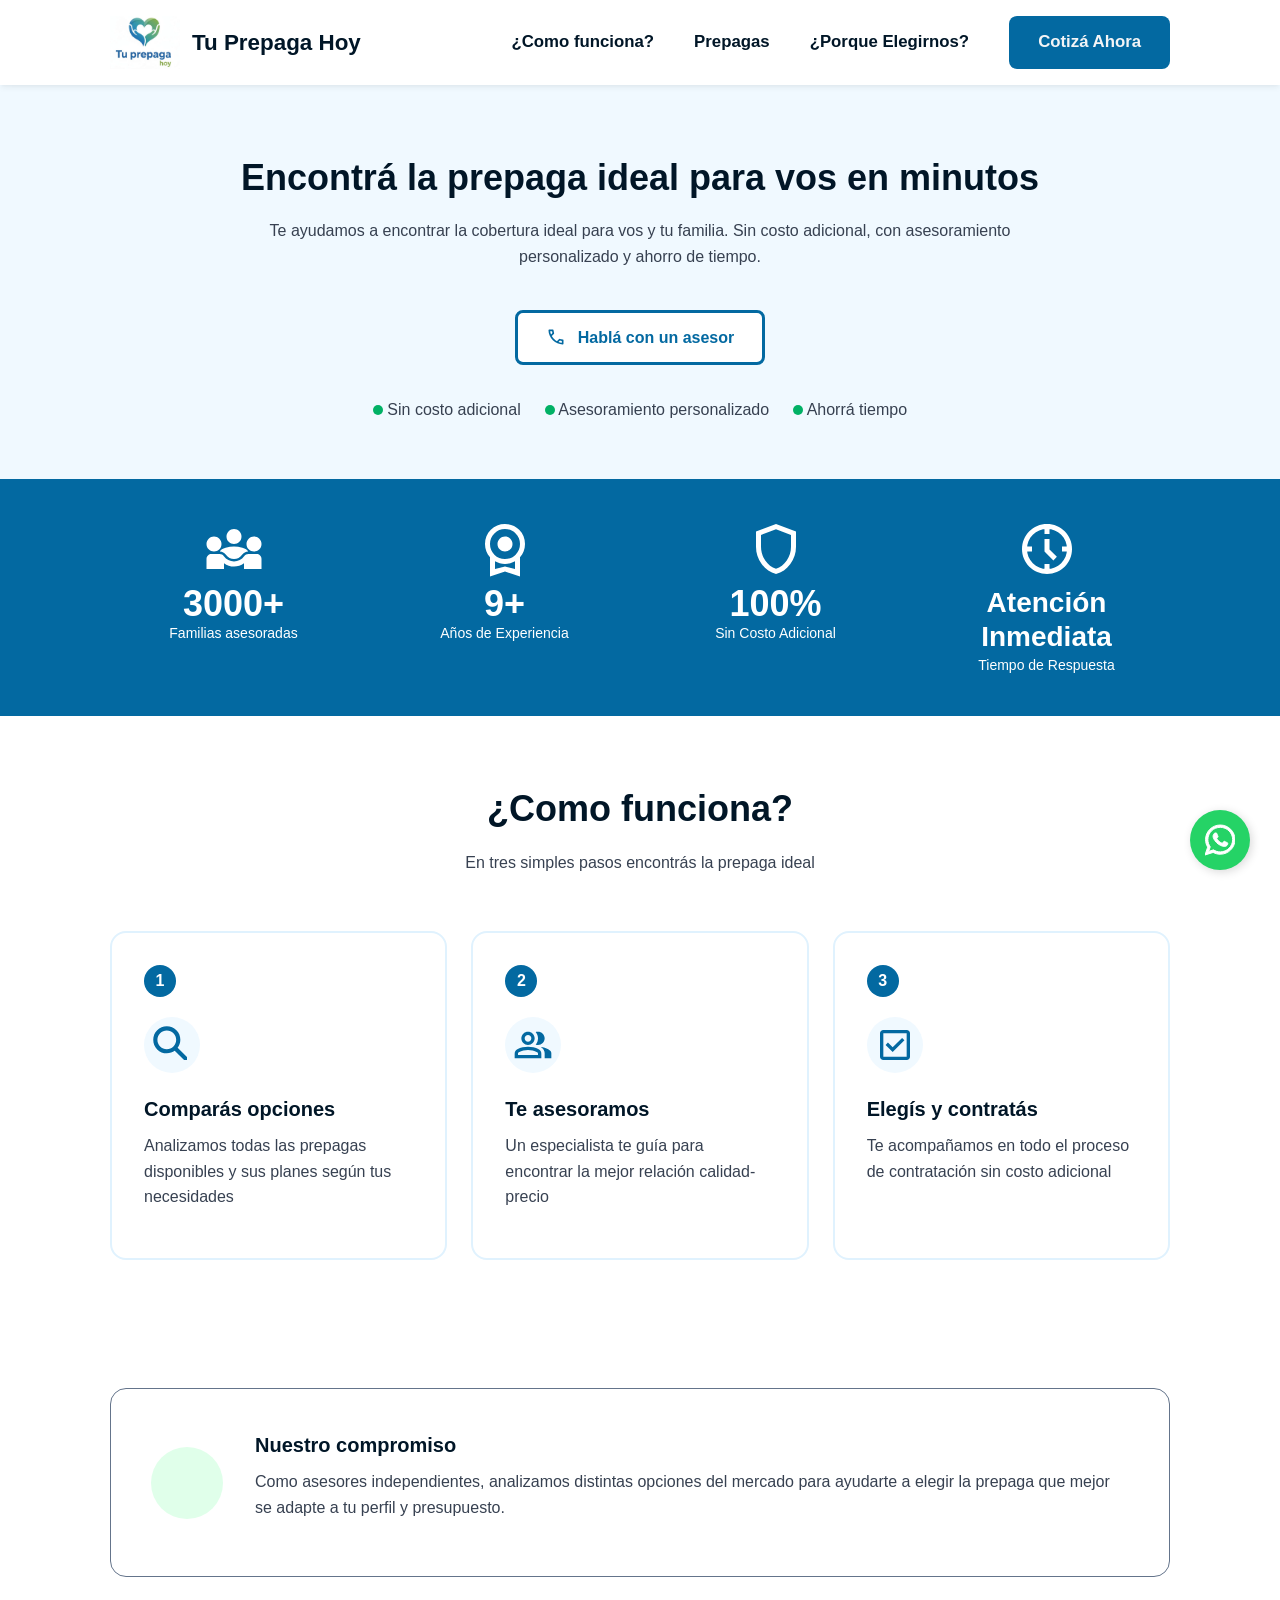
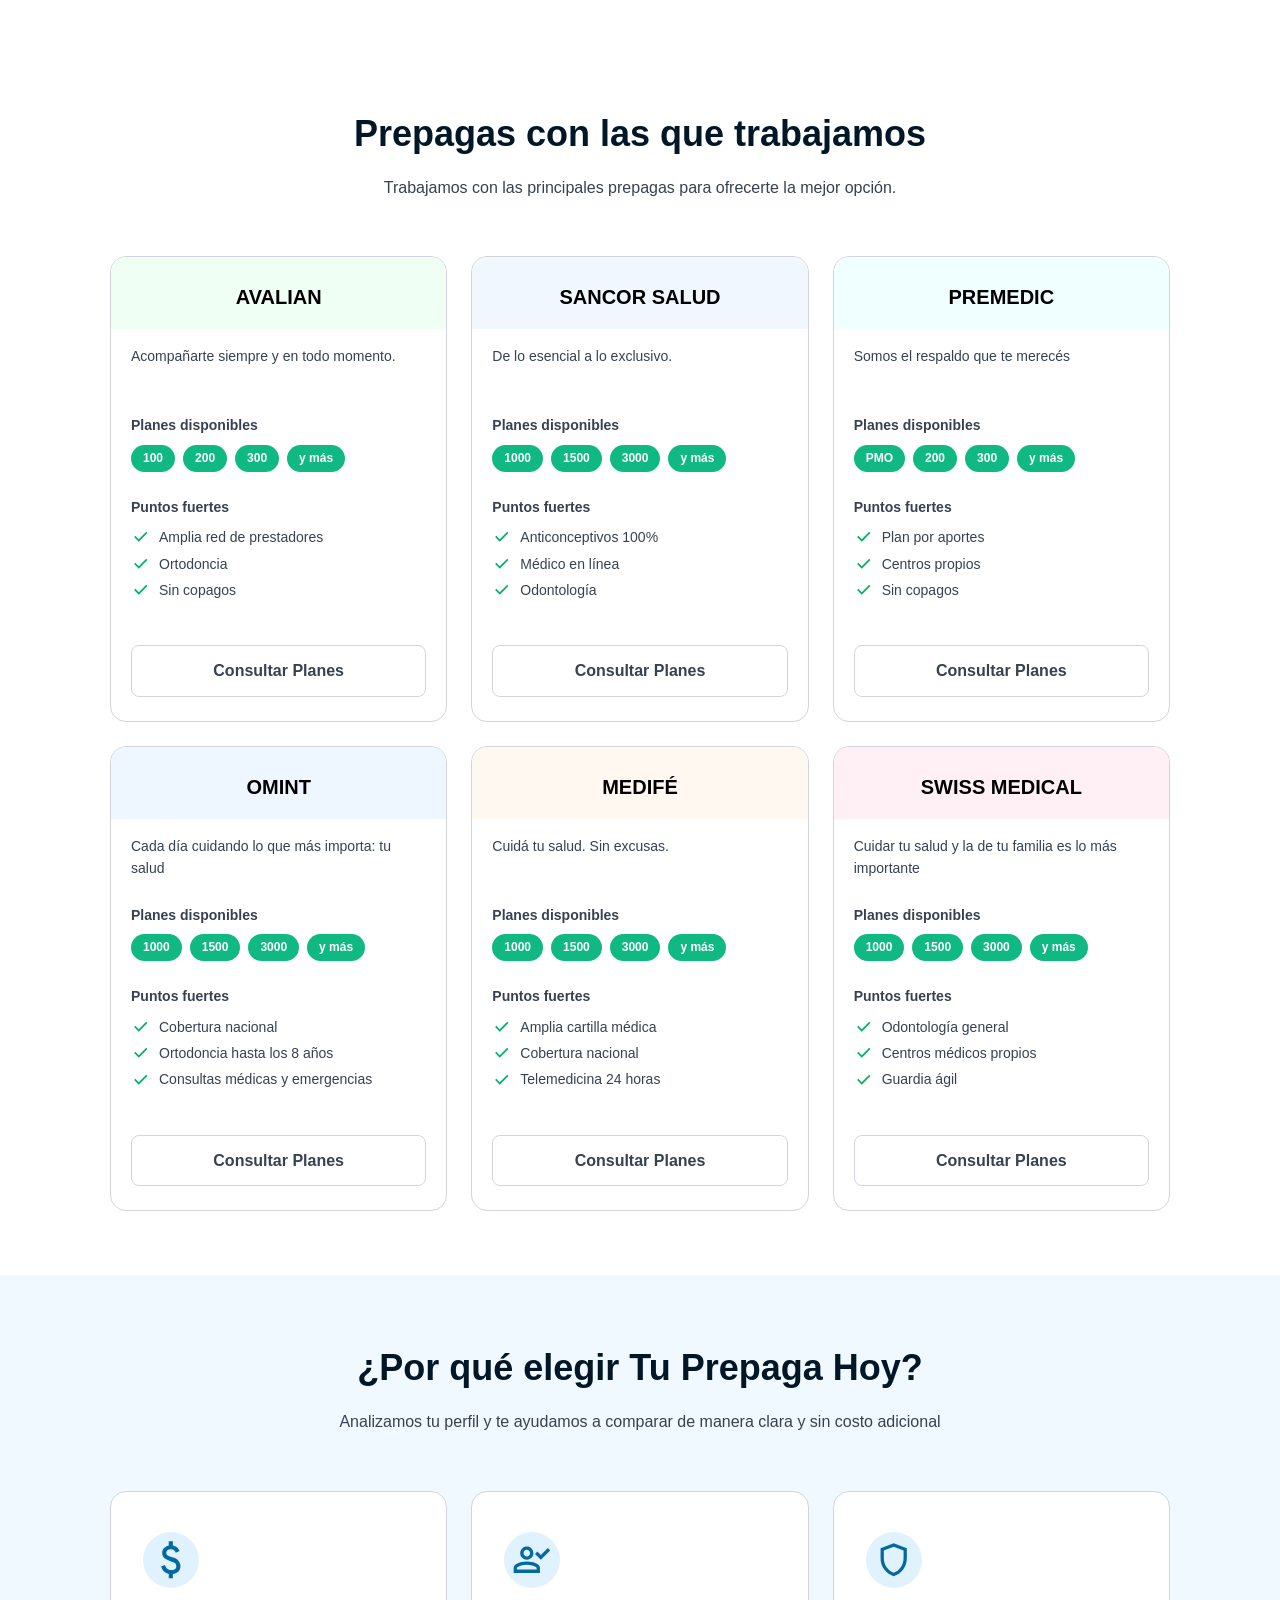
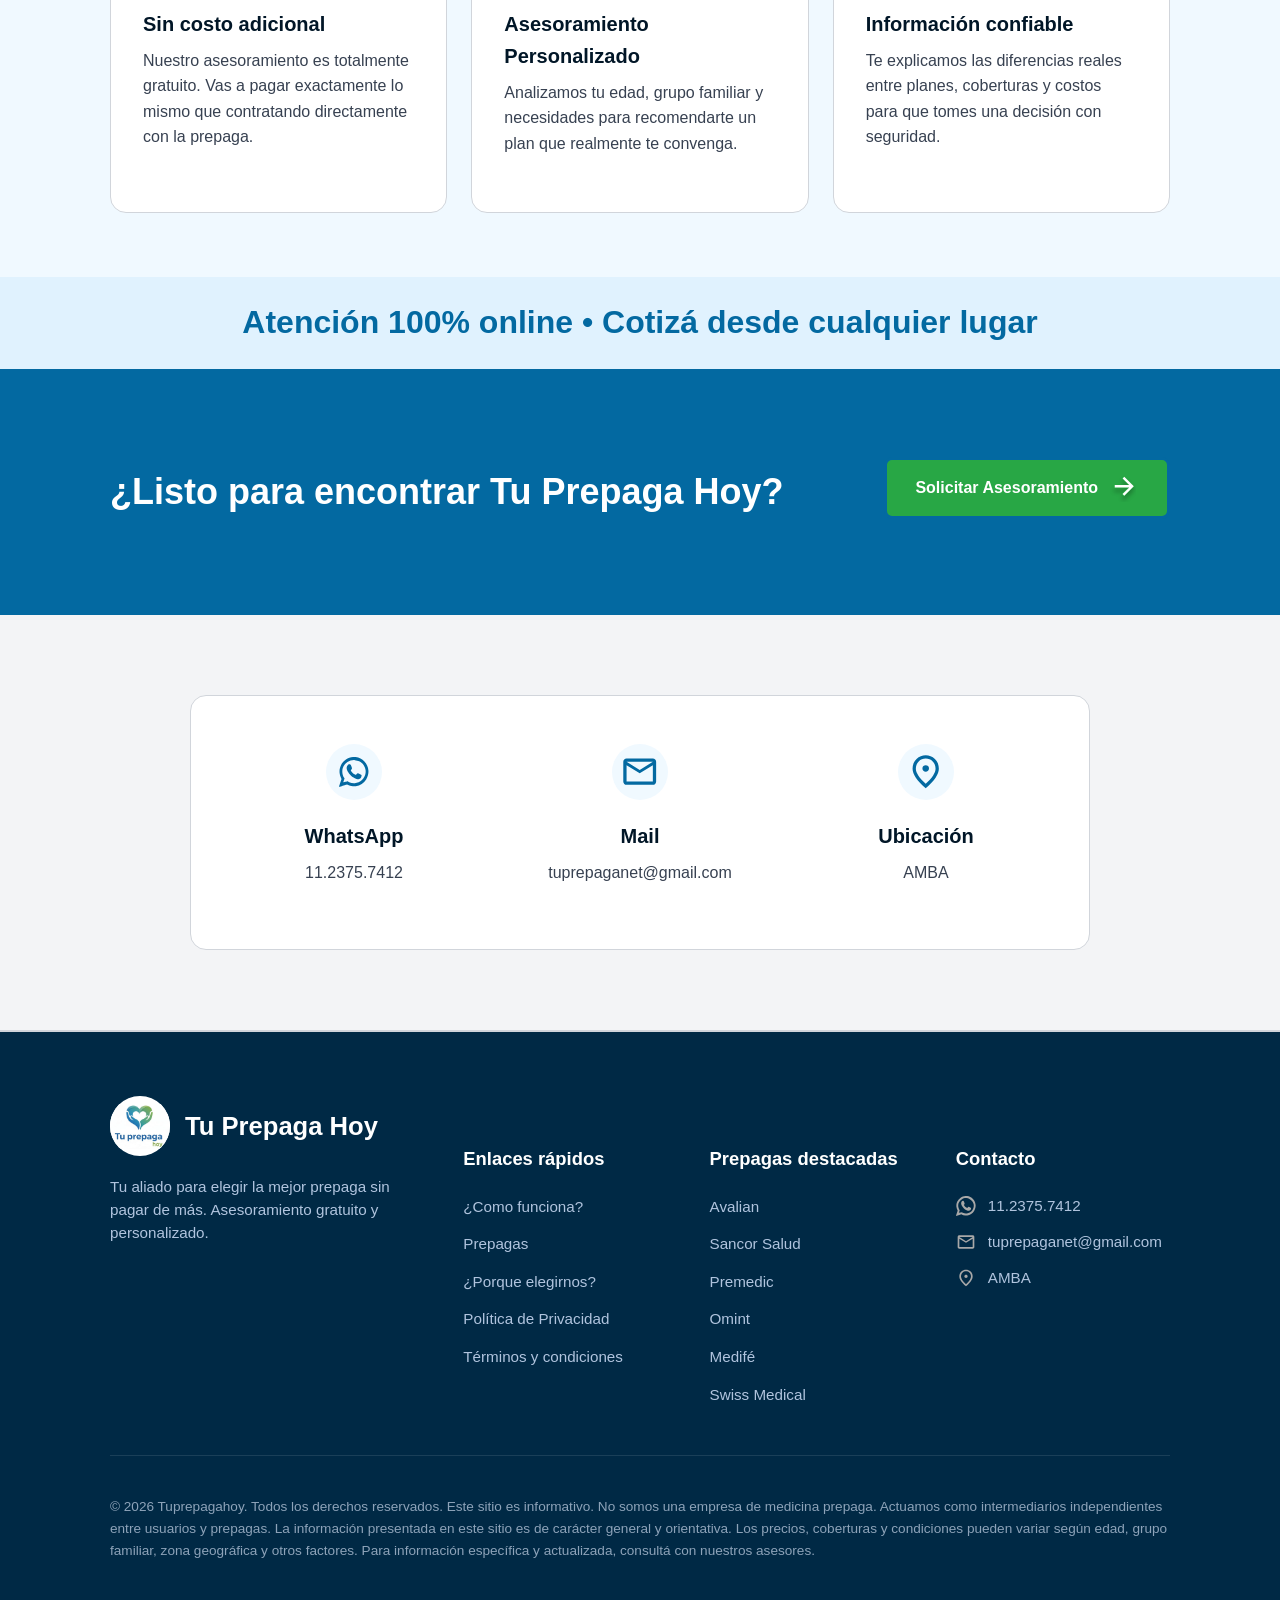
==== commit 380b77a6: "Correcion de URLS" ====
--- a/index.html
+++ b/index.html
@@ -295,7 +295,9 @@
                                 </svg>
                                 Sin copagos</li>
                         </ul>
-                        <button class="btn btn-outline-full">Consultar Planes</button>
+
+                        <a href="https://api.whatsapp.com/send?phone=5491123757412&text=Hola, quiero consultar por los planes de AVALIANt&app_absent=1"
+                            target="_blank" rel="noopener noreferrer" class="btn btn-outline-full">Consultar Planes</a>
                     </div>
                 </article>
 
@@ -352,7 +354,9 @@
                                 </svg>
                                 Odontología</li>
                         </ul>
-                        <button class="btn btn-outline-full">Consultar Planes</button>
+                        <a href="https://api.whatsapp.com/send?phone=5491123757412&text=Hola, quiero consultar por los planes de SANCOR SALUD&app_absent=1"
+                            target="_blank" rel="noopener noreferrer" class="btn btn-outline-full">Consultar Planes</a>
+
                     </div>
                 </article>
 
@@ -409,7 +413,8 @@
                                 </svg>
                                 Sin copagos</li>
                         </ul>
-                        <button class="btn btn-outline-full">Consultar Planes</button>
+                        <a href="https://api.whatsapp.com/send?phone=5491123757412&text=Hola, quiero consultar por los planes de PREMEDIC&app_absent=1"
+                            target="_blank" rel="noopener noreferrer" class="btn btn-outline-full">Consultar Planes</a>
                     </div>
                 </article>
 
@@ -466,7 +471,8 @@
                                 </svg>
                                 Consultas médicas y emergencias</li>
                         </ul>
-                        <button class="btn btn-outline-full">Consultar Planes</button>
+                        <a href="https://api.whatsapp.com/send?phone=5491123757412&text=Hola, quiero consultar por los planes de OMINTS&app_absent=1"
+                            target="_blank" rel="noopener noreferrer" class="btn btn-outline-full">Consultar Planes</a>
                     </div>
                 </article>
 
@@ -523,7 +529,8 @@
                                 </svg>
                                 Telemedicina 24 horas</li>
                         </ul>
-                        <button class="btn btn-outline-full">Consultar Planes</button>
+                        <a href="https://api.whatsapp.com/send?phone=5491123757412&text=Hola, quiero consultar por los planes de MEDIFÉ&app_absent=1"
+                            target="_blank" rel="noopener noreferrer" class="btn btn-outline-full">Consultar Planes</a>
                     </div>
                 </article>
 
@@ -580,7 +587,8 @@
                                 </svg>
                                 Guardia ágil</li>
                         </ul>
-                        <button class="btn btn-outline-full">Consultar Planes</button>
+                        <a href="https://api.whatsapp.com/send?phone=5491123757412&text=Hola, quiero consultar por los planes de SWISS MEDICAL&app_absent=1"
+                            target="_blank" rel="noopener noreferrer" class="btn btn-outline-full">Consultar Planes</a>
                     </div>
                 </article>
             </div>
@@ -784,12 +792,12 @@
             <div class="footer-col prepagas-col">
                 <h4>Prepagas destacadas</h4>
                 <ul>
-                    <li><a href="#">Avalian</a></li>
-                    <li><a href="#">Sancor Salud</a></li>
-                    <li><a href="#">Premedic</a></li>
-                    <li><a href="#">Omint</a></li>
-                    <li><a href="#">Medifé</a></li>
-                    <li><a href="#">Swiss Medical</a></li>
+                    <li><a href="#prepagas">Avalian</a></li>
+                    <li><a href="#prepagas">Sancor Salud</a></li>
+                    <li><a href="#prepagas">Premedic</a></li>
+                    <li><a href="#prepagas">Omint</a></li>
+                    <li><a href="#prepagas">Medifé</a></li>
+                    <li><a href="#prepagas">Swiss Medical</a></li>
                 </ul>
             </div>
 
@@ -856,7 +864,7 @@
 
     <a href="https://wa.me/5491123757412" class="whatsapp-float" target="_blank" rel="noopener noreferrer"
         aria-label="Comunicate con nosotros por WhatsApp">
-        <svg width="30"   fill="#ffff" version="1.1" id="Capa_1" xmlns="http://www.w3.org/2000/svg"
+        <svg width="30" fill="#ffff" version="1.1" id="Capa_1" xmlns="http://www.w3.org/2000/svg"
             xmlns:xlink="http://www.w3.org/1999/xlink" width="256px" height="256px" viewBox="0 0 30.667 30.667"
             xml:space="preserve" stroke="#ffff">
             <g id="SVGRepo_bgCarrier" stroke-width="0"></g>
--- a/assets/styles.css
+++ b/assets/styles.css
@@ -541,10 +541,6 @@
     font-size: 0.8rem;
 }
 
-.prepaga-body .btn-outline-full {
-    margin-top: auto;
-    /* Empuja el botón al fondo si las tarjetas tienen distinto alto */
-}
 
 /* --- COLORES CABECERAS PREPAGAS --- */
 .avalian .prepaga-header {
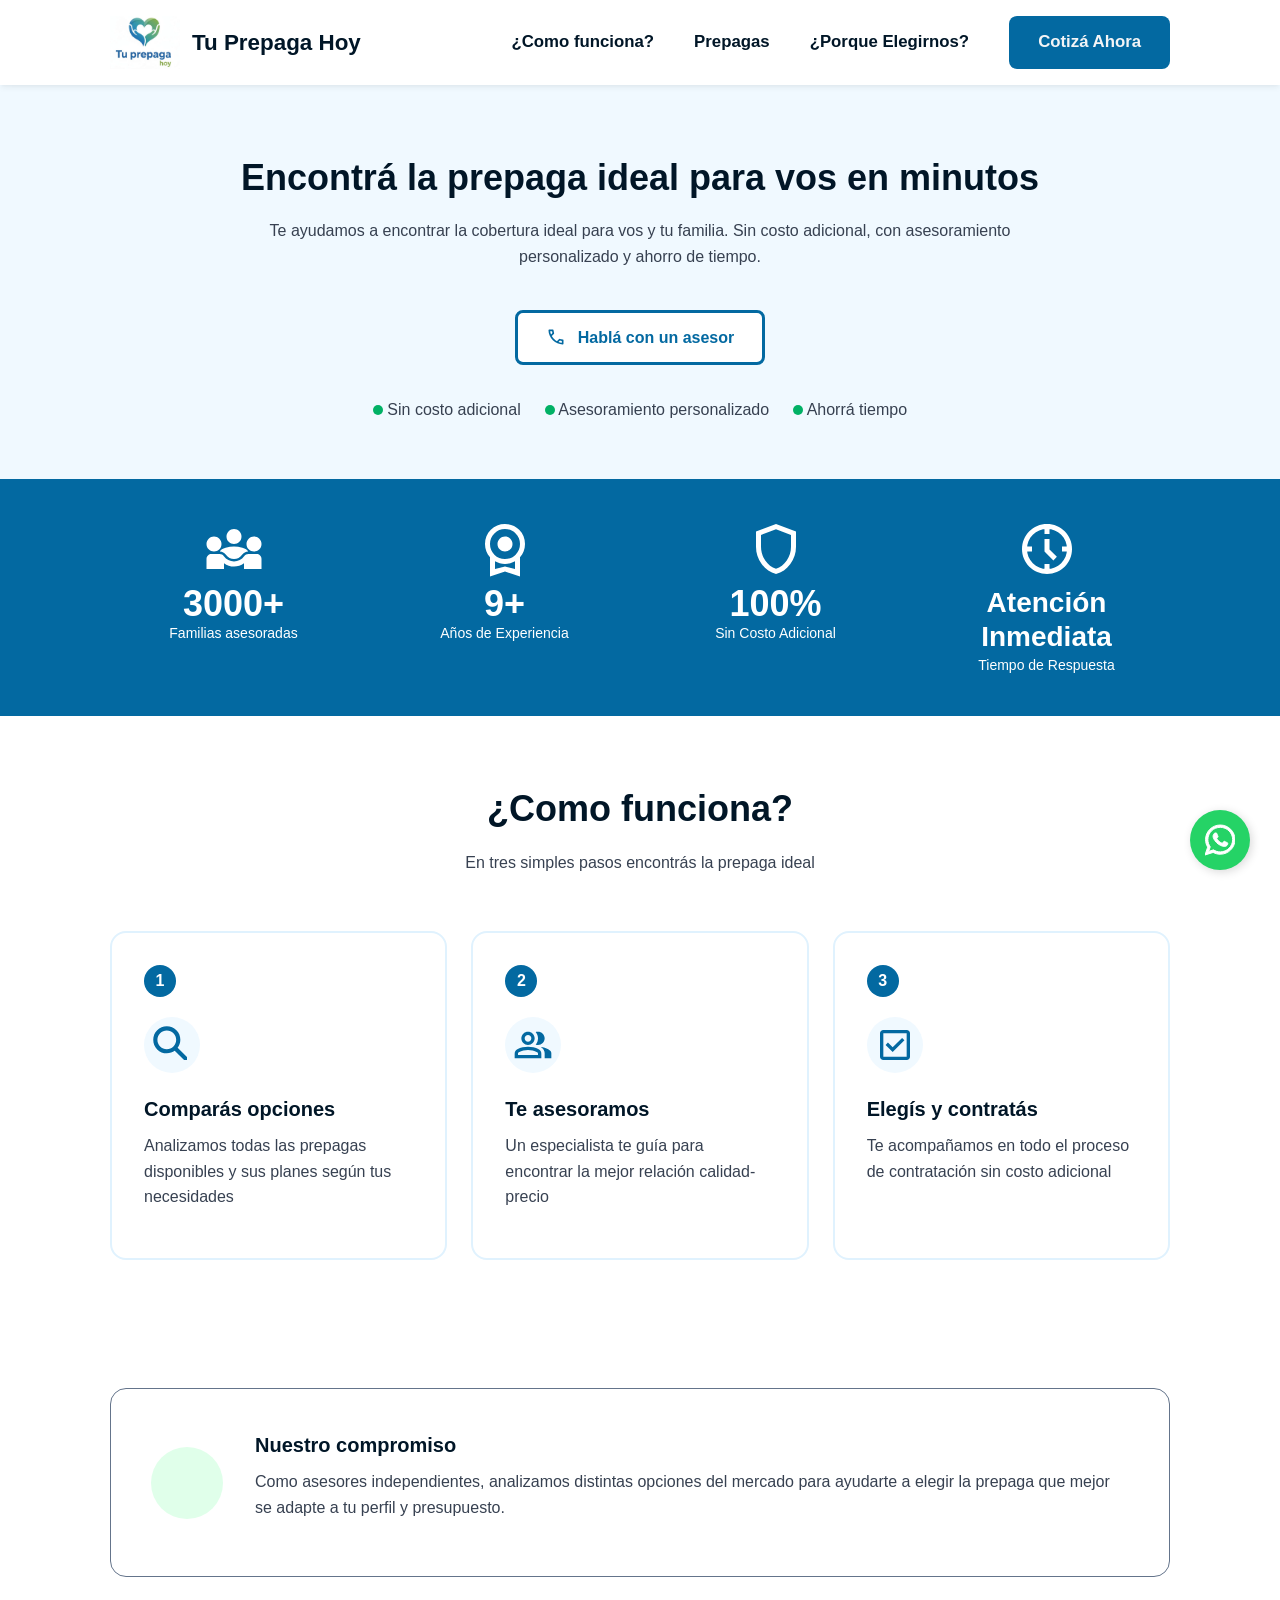
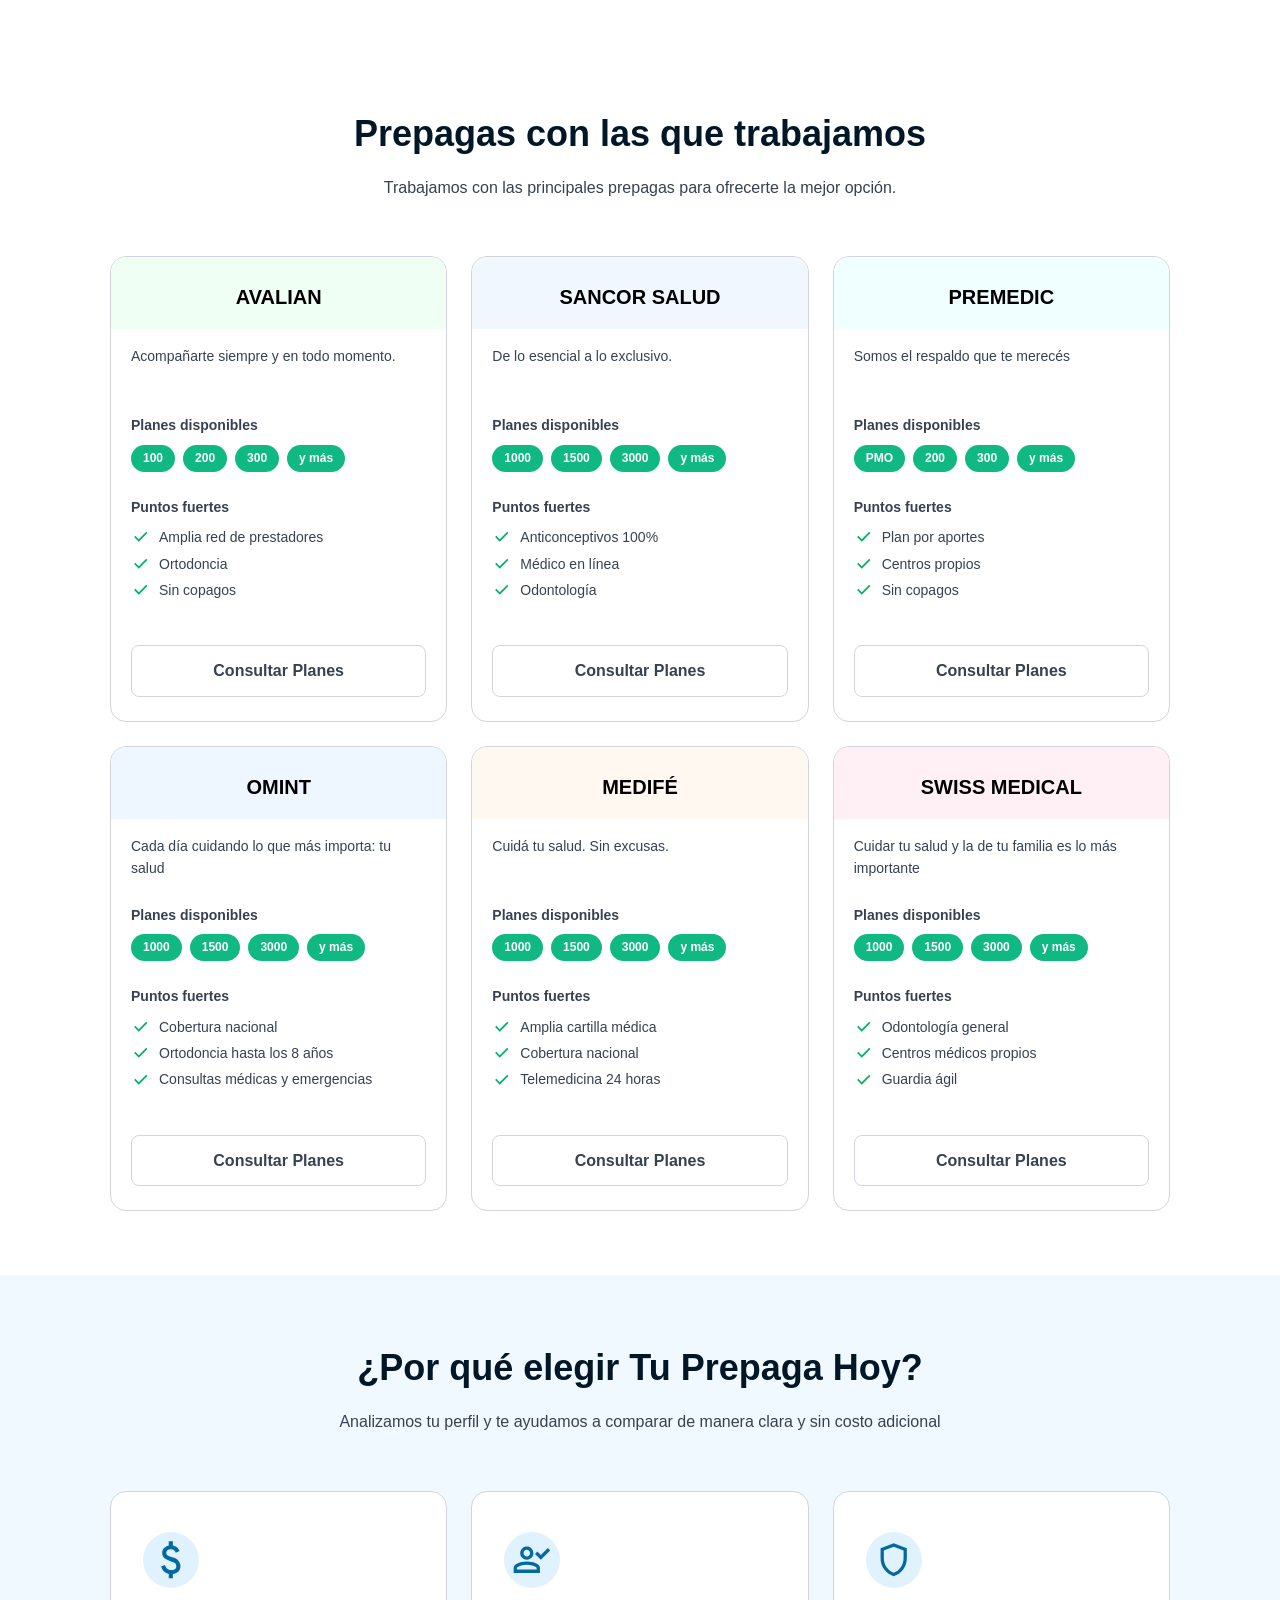
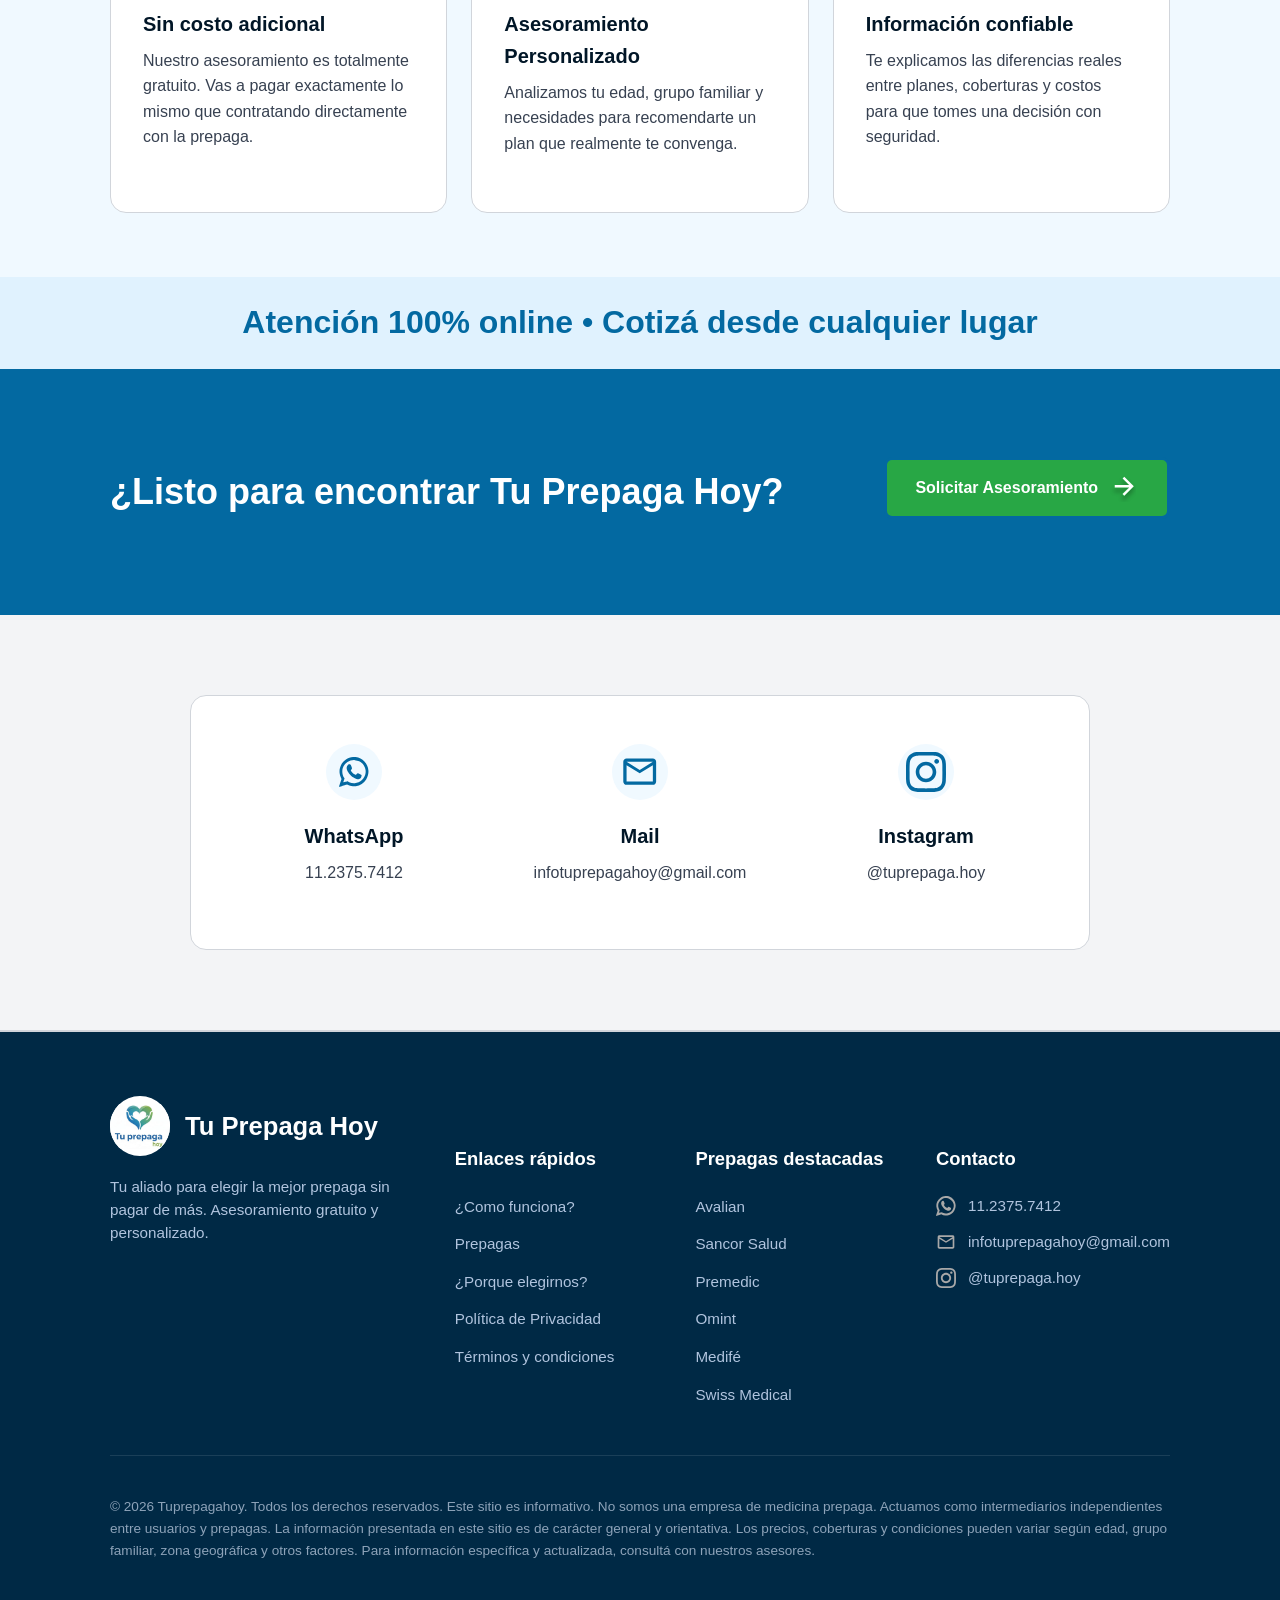
==== commit fee7ff5c: "correcion de rutas y se incorporo el IG" ====
--- a/index.html
+++ b/index.html
@@ -1,883 +1,1539 @@
-<!DOCTYPE html>
+<!doctype html>
 <html lang="es">
-
-<head>
-    <meta charset="UTF-8">
-    <meta name="viewport" content="width=device-width, initial-scale=1.0">
-    <link rel="shortcut icon" href="/assets/favicon.ico" type="image/x-icon">
+  <head>
+    <meta charset="UTF-8" />
+    <meta name="viewport" content="width=device-width, initial-scale=1.0" />
+    <link rel="shortcut icon" href="/assets/favicon.ico" type="image/x-icon" />
+    <link rel="canonical" href="https://tuprepagahoy.com.ar/" />
+
     <title>Tu Prepaga Hoy - Encontrá tu cobertura ideal</title>
-    <link rel="stylesheet" href="/assets/styles.css">
+    <link rel="stylesheet" href="/assets/styles.css?v=1" />
     <script src="/assets/script.js"></script>
-</head>
-
-<body>
+    <!-- Google tag (gtag.js) -->
+    <script
+      async
+      src="https://www.googletagmanager.com/gtag/js?id=G-STH81MW0H1"
+    ></script>
+    <script>
+      window.dataLayer = window.dataLayer || [];
+      function gtag() {
+        dataLayer.push(arguments);
+      }
+      gtag("js", new Date());
+
+      gtag("config", "G-STH81MW0H1");
+    </script>
+  </head>
+
+  <body>
     <header class="header">
-        <div class="container header-container">
-
-            <a href="#" class="logo">
-                <div class="img-logo">
-                    <img src="/assets/logo.png" alt="Logo Tu Prepaga hoy" width="30px">
+      <div class="container header-container">
+        <a href="#" class="logo">
+          <div class="img-logo">
+            <img
+              src="/assets/logo.png"
+              alt="Logo Tu Prepaga hoy"
+              width="30px"
+            />
+          </div>
+          <h1 class="logo-text">Tu Prepaga Hoy</h1>
+        </a>
+
+        <button id="menu-toggle" class="menu-toggle" aria-label="Abrir menú">
+          <svg
+            xmlns="http://www.w3.org/2000/svg"
+            width="32"
+            height="32"
+            viewBox="0 0 24 24"
+          >
+            <!-- Icon from Meteor Icons by zkreations - https://github.com/zkreations/icons/blob/main/LICENSE -->
+            <path
+              fill="none"
+              stroke="currentColor"
+              stroke-linecap="round"
+              stroke-linejoin="round"
+              stroke-width="2"
+              d="M7 6h14M7 12h14M7 18h14M3 18"
+            />
+          </svg>
+        </button>
+
+        <div id="nav-menu" class="nav-menu">
+          <nav>
+            <ul>
+              <li>
+                <a href="#como-funciona" class="nav-link">¿Como funciona?</a>
+              </li>
+              <li><a href="#prepagas" class="nav-link">Prepagas</a></li>
+              <li>
+                <a href="#por-que-elegirnos" class="nav-link"
+                  >¿Porque Elegirnos?</a
+                >
+              </li>
+            </ul>
+          </nav>
+          <a href="#contacto" class="btn btn-primary btn-cotiza cotiza-nav"
+            >Cotizá Ahora</a
+          >
+        </div>
+      </div>
+    </header>
+
+    <main>
+      <section class="hero">
+        <div class="container text-center hero-content">
+          <h2>Encontrá la prepaga ideal para vos en minutos</h2>
+          <p>
+            Te ayudamos a encontrar la cobertura ideal para vos y tu familia.
+            Sin costo adicional, con asesoramiento personalizado y ahorro de
+            tiempo.
+          </p>
+          <a href="#contacto" class="btn btn-secondary hero-btn">
+            <svg
+              width="20"
+              height="20"
+              viewBox="0 0 45 45"
+              fill="none"
+              xmlns="http://www.w3.org/2000/svg"
+            >
+              <mask
+                id="mask0_9_12"
+                style="mask-type: alpha"
+                maskUnits="userSpaceOnUse"
+                x="0"
+                y="0"
+                width="45"
+                height="45"
+              >
+                <rect width="45" height="45" fill="#D9D9D9" />
+              </mask>
+              <g mask="url(#mask0_9_12)">
+                <path
+                  d="M37.4063 39.375C33.5 39.375 29.6406 38.5234 25.8281 36.8203C22.0156 35.1172 18.5469 32.7031 15.4219 29.5781C12.2969 26.4531 9.88281 22.9844 8.17969 19.1719C6.47656 15.3594 5.625 11.5 5.625 7.59375C5.625 7.03125 5.8125 6.5625 6.1875 6.1875C6.5625 5.8125 7.03125 5.625 7.59375 5.625H15.1875C15.625 5.625 16.0156 5.77344 16.3594 6.07031C16.7031 6.36719 16.9062 6.71875 16.9688 7.125L18.1875 13.6875C18.25 14.1875 18.2344 14.6094 18.1406 14.9531C18.0469 15.2969 17.875 15.5938 17.625 15.8438L13.0781 20.4375C13.7031 21.5938 14.4453 22.7109 15.3047 23.7891C16.1641 24.8672 17.1094 25.9062 18.1406 26.9062C19.1094 27.875 20.125 28.7734 21.1875 29.6016C22.25 30.4297 23.375 31.1875 24.5625 31.875L28.9688 27.4688C29.25 27.1875 29.6172 26.9766 30.0703 26.8359C30.5234 26.6953 30.9688 26.6562 31.4062 26.7188L37.875 28.0312C38.3125 28.1562 38.6719 28.3828 38.9531 28.7109C39.2344 29.0391 39.375 29.4063 39.375 29.8125V37.4063C39.375 37.9688 39.1875 38.4375 38.8125 38.8125C38.4375 39.1875 37.9688 39.375 37.4063 39.375ZM11.2969 16.875L14.3906 13.7812L13.5938 9.375H9.42188C9.57813 10.6562 9.79688 11.9219 10.0781 13.1719C10.3594 14.4219 10.7656 15.6562 11.2969 16.875ZM28.0781 33.6562C29.2969 34.1875 30.5391 34.6094 31.8047 34.9219C33.0703 35.2344 34.3438 35.4375 35.625 35.5312V31.4062L31.2188 30.5156L28.0781 33.6562Z"
+                  fill="#0369A1"
+                />
+              </g>
+            </svg>
+
+            <span>Hablá con un asesor</span>
+          </a>
+          <div class="hero-features">
+            <div class="feature-item">
+              <svg
+                width="10"
+                height="10"
+                viewBox="0 0 16 16"
+                fill="none"
+                xmlns="http://www.w3.org/2000/svg"
+              >
+                <circle cx="8" cy="8" r="8" fill="#01B165" />
+              </svg>
+
+              Sin costo adicional
+            </div>
+            <div class="feature-item">
+              <svg
+                width="10"
+                height="10"
+                viewBox="0 0 16 16"
+                fill="none"
+                xmlns="http://www.w3.org/2000/svg"
+              >
+                <circle cx="8" cy="8" r="8" fill="#01B165" />
+              </svg>
+
+              Asesoramiento personalizado
+            </div>
+            <div class="feature-item">
+              <svg
+                width="10"
+                height="10"
+                viewBox="0 0 16 16"
+                fill="none"
+                xmlns="http://www.w3.org/2000/svg"
+              >
+                <circle cx="8" cy="8" r="8" fill="#01B165" />
+              </svg>
+
+              Ahorrá tiempo
+            </div>
+          </div>
+        </div>
+      </section>
+
+      <section class="stats">
+        <div class="container grid grid-4 stats-grid">
+          <div class="stat-item">
+            <svg
+              width="60"
+              height="60"
+              viewBox="0 0 60 60"
+              fill="none"
+              xmlns="http://www.w3.org/2000/svg"
+            >
+              <mask
+                id="mask0_11_31"
+                style="mask-type: alpha"
+                maskUnits="userSpaceOnUse"
+                x="0"
+                y="0"
+                width="60"
+                height="60"
+              >
+                <rect width="60" height="60" fill="#D9D9D9" />
+              </mask>
+              <g mask="url(#mask0_11_31)">
+                <path
+                  d="M2.50006 49.9996V39.9996C2.50006 38.5829 2.98964 37.3954 3.96881 36.4371C4.94798 35.4787 6.12506 34.9996 7.50006 34.9996H15.6876C16.5209 34.9996 17.3126 35.2079 18.0626 35.6246C18.8126 36.0413 19.4167 36.6038 19.8751 37.3121C21.0834 38.9371 22.573 40.2079 24.3438 41.1246C26.1147 42.0413 28.0001 42.4996 30.0001 42.4996C32.0417 42.4996 33.948 42.0413 35.7188 41.1246C37.4897 40.2079 38.9584 38.9371 40.1251 37.3121C40.6667 36.6038 41.3022 36.0413 42.0313 35.6246C42.7605 35.2079 43.5209 34.9996 44.3126 34.9996H52.5001C53.9167 34.9996 55.1042 35.4787 56.0626 36.4371C57.0209 37.3954 57.5001 38.5829 57.5001 39.9996V49.9996H40.0001V44.3121C38.5417 45.3538 36.9688 46.1454 35.2813 46.6871C33.5938 47.2288 31.8334 47.4996 30.0001 47.4996C28.2084 47.4996 26.4584 47.2183 24.7501 46.6558C23.0417 46.0933 21.4584 45.2913 20.0001 44.2496V49.9996H2.50006ZM30.0001 39.9996C28.4167 39.9996 26.9167 39.635 25.5001 38.9058C24.0834 38.1767 22.8959 37.1663 21.9376 35.8746C21.2292 34.8329 20.3438 34.01 19.2813 33.4058C18.2188 32.8017 17.0626 32.4996 15.8126 32.4996C16.7292 30.9579 18.6667 29.7392 21.6251 28.8433C24.5834 27.9475 27.3751 27.4996 30.0001 27.4996C32.6251 27.4996 35.4167 27.9475 38.3751 28.8433C41.3334 29.7392 43.2709 30.9579 44.1876 32.4996C42.9792 32.4996 41.8334 32.8017 40.7501 33.4058C39.6667 34.01 38.7709 34.8329 38.0626 35.8746C37.1459 37.2079 35.9792 38.2288 34.5626 38.9371C33.1459 39.6454 31.6251 39.9996 30.0001 39.9996ZM10.0001 32.4996C7.91673 32.4996 6.1459 31.7704 4.68756 30.3121C3.22923 28.8537 2.50006 27.0829 2.50006 24.9996C2.50006 22.8746 3.22923 21.0933 4.68756 19.6558C6.1459 18.2183 7.91673 17.4996 10.0001 17.4996C12.1251 17.4996 13.9063 18.2183 15.3438 19.6558C16.7813 21.0933 17.5001 22.8746 17.5001 24.9996C17.5001 27.0829 16.7813 28.8537 15.3438 30.3121C13.9063 31.7704 12.1251 32.4996 10.0001 32.4996ZM50.0001 32.4996C47.9167 32.4996 46.1459 31.7704 44.6876 30.3121C43.2292 28.8537 42.5001 27.0829 42.5001 24.9996C42.5001 22.8746 43.2292 21.0933 44.6876 19.6558C46.1459 18.2183 47.9167 17.4996 50.0001 17.4996C52.1251 17.4996 53.9063 18.2183 55.3438 19.6558C56.7813 21.0933 57.5001 22.8746 57.5001 24.9996C57.5001 27.0829 56.7813 28.8537 55.3438 30.3121C53.9063 31.7704 52.1251 32.4996 50.0001 32.4996ZM30.0001 24.9996C27.9167 24.9996 26.1459 24.2704 24.6876 22.8121C23.2292 21.3537 22.5001 19.5829 22.5001 17.4996C22.5001 15.3746 23.2292 13.5933 24.6876 12.1558C26.1459 10.7183 27.9167 9.99957 30.0001 9.99957C32.1251 9.99957 33.9063 10.7183 35.3438 12.1558C36.7813 13.5933 37.5001 15.3746 37.5001 17.4996C37.5001 19.5829 36.7813 21.3537 35.3438 22.8121C33.9063 24.2704 32.1251 24.9996 30.0001 24.9996Z"
+                  fill="white"
+                />
+              </g>
+            </svg>
+
+            <div class="stat-number">3000+</div>
+            <div class="stat-label">Familias asesoradas</div>
+          </div>
+          <div class="stat-item">
+            <svg
+              width="60"
+              height="60"
+              viewBox="0 0 60 60"
+              fill="none"
+              xmlns="http://www.w3.org/2000/svg"
+            >
+              <mask
+                id="mask0_11_43"
+                style="mask-type: alpha"
+                maskUnits="userSpaceOnUse"
+                x="0"
+                y="0"
+                width="60"
+                height="60"
+              >
+                <rect width="60" height="60" fill="#D9D9D9" />
+              </mask>
+              <g mask="url(#mask0_11_43)">
+                <path
+                  d="M30 32.5C27.9167 32.5 26.1458 31.7708 24.6875 30.3125C23.2292 28.8542 22.5 27.0833 22.5 25C22.5 22.9167 23.2292 21.1458 24.6875 19.6875C26.1458 18.2292 27.9167 17.5 30 17.5C32.0833 17.5 33.8542 18.2292 35.3125 19.6875C36.7708 21.1458 37.5 22.9167 37.5 25C37.5 27.0833 36.7708 28.8542 35.3125 30.3125C33.8542 31.7708 32.0833 32.5 30 32.5ZM15 57.5V38.1875C13.4167 36.4375 12.1875 34.4375 11.3125 32.1875C10.4375 29.9375 10 27.5417 10 25C10 19.4167 11.9375 14.6875 15.8125 10.8125C19.6875 6.9375 24.4167 5 30 5C35.5833 5 40.3125 6.9375 44.1875 10.8125C48.0625 14.6875 50 19.4167 50 25C50 27.5417 49.5625 29.9375 48.6875 32.1875C47.8125 34.4375 46.5833 36.4375 45 38.1875V57.5L30 52.5L15 57.5ZM30 40C34.1667 40 37.7083 38.5417 40.625 35.625C43.5417 32.7083 45 29.1667 45 25C45 20.8333 43.5417 17.2917 40.625 14.375C37.7083 11.4583 34.1667 10 30 10C25.8333 10 22.2917 11.4583 19.375 14.375C16.4583 17.2917 15 20.8333 15 25C15 29.1667 16.4583 32.7083 19.375 35.625C22.2917 38.5417 25.8333 40 30 40ZM20 50.0625L30 47.5L40 50.0625V42.3125C38.5417 43.1458 36.9688 43.8021 35.2812 44.2812C33.5938 44.7604 31.8333 45 30 45C28.1667 45 26.4062 44.7604 24.7188 44.2812C23.0313 43.8021 21.4583 43.1458 20 42.3125V50.0625Z"
+                  fill="white"
+                />
+              </g>
+            </svg>
+
+            <div class="stat-number">9+</div>
+            <div class="stat-label">Años de Experiencia</div>
+          </div>
+          <div class="stat-item">
+            <svg
+              width="60"
+              height="60"
+              viewBox="0 0 60 60"
+              fill="none"
+              xmlns="http://www.w3.org/2000/svg"
+            >
+              <mask
+                id="mask0_39_16"
+                style="mask-type: alpha"
+                maskUnits="userSpaceOnUse"
+                x="0"
+                y="0"
+                width="60"
+                height="60"
+              >
+                <rect width="60" height="60" fill="#D9D9D9" />
+              </mask>
+              <g mask="url(#mask0_39_16)">
+                <path
+                  d="M30 55C24.2083 53.5417 19.4271 50.2188 15.6562 45.0312C11.8854 39.8438 10 34.0833 10 27.75V12.5L30 5L50 12.5V27.75C50 34.0833 48.1146 39.8438 44.3438 45.0312C40.5729 50.2188 35.7917 53.5417 30 55ZM30 49.75C34.3333 48.375 37.9167 45.625 40.75 41.5C43.5833 37.375 45 32.7917 45 27.75V15.9375L30 10.3125L15 15.9375V27.75C15 32.7917 16.4167 37.375 19.25 41.5C22.0833 45.625 25.6667 48.375 30 49.75Z"
+                  fill="white"
+                />
+              </g>
+            </svg>
+            <div class="stat-number">100%</div>
+            <div class="stat-label">Sin Costo Adicional</div>
+          </div>
+          <div class="stat-item stat-atencion">
+            <svg
+              width="60"
+              height="60"
+              viewBox="0 0 60 60"
+              fill="none"
+              xmlns="http://www.w3.org/2000/svg"
+            >
+              <mask
+                id="mask0_39_22"
+                style="mask-type: alpha"
+                maskUnits="userSpaceOnUse"
+                x="0"
+                y="0"
+                width="60"
+                height="60"
+              >
+                <rect width="60" height="60" fill="#D9D9D9" />
+              </mask>
+              <g mask="url(#mask0_39_22)">
+                <path
+                  d="M36.375 41.375L27.5 32.5V20H32.5V30.4375L39.875 37.8125L36.375 41.375ZM27.5 15V10H32.5V15H27.5ZM45 32.5V27.5H50V32.5H45ZM27.5 50V45H32.5V50H27.5ZM10 32.5V27.5H15V32.5H10ZM30 55C26.5417 55 23.2917 54.3438 20.25 53.0312C17.2083 51.7188 14.5625 49.9375 12.3125 47.6875C10.0625 45.4375 8.28125 42.7917 6.96875 39.75C5.65625 36.7083 5 33.4583 5 30C5 26.5417 5.65625 23.2917 6.96875 20.25C8.28125 17.2083 10.0625 14.5625 12.3125 12.3125C14.5625 10.0625 17.2083 8.28125 20.25 6.96875C23.2917 5.65625 26.5417 5 30 5C33.4583 5 36.7083 5.65625 39.75 6.96875C42.7917 8.28125 45.4375 10.0625 47.6875 12.3125C49.9375 14.5625 51.7188 17.2083 53.0312 20.25C54.3438 23.2917 55 26.5417 55 30C55 33.4583 54.3438 36.7083 53.0312 39.75C51.7188 42.7917 49.9375 45.4375 47.6875 47.6875C45.4375 49.9375 42.7917 51.7188 39.75 53.0312C36.7083 54.3438 33.4583 55 30 55ZM30 50C35.5833 50 40.3125 48.0625 44.1875 44.1875C48.0625 40.3125 50 35.5833 50 30C50 24.4167 48.0625 19.6875 44.1875 15.8125C40.3125 11.9375 35.5833 10 30 10C24.4167 10 19.6875 11.9375 15.8125 15.8125C11.9375 19.6875 10 24.4167 10 30C10 35.5833 11.9375 40.3125 15.8125 44.1875C19.6875 48.0625 24.4167 50 30 50Z"
+                  fill="white"
+                />
+              </g>
+            </svg>
+            <div class="stat-number stat-text">Atención Inmediata</div>
+            <div class="stat-label">Tiempo de Respuesta</div>
+          </div>
+        </div>
+      </section>
+
+      <section id="como-funciona" class="how-it-works padding-y-lg">
+        <div class="container text-center mb-lg">
+          <h2>¿Como funciona?</h2>
+          <p>En tres simples pasos encontrás la prepaga ideal</p>
+        </div>
+        <div class="container grid grid-3 gap-md">
+          <div class="step-card">
+            <div class="step-num">1</div>
+            <div class="step-icon-container">
+              <svg
+                width="50"
+                height="50"
+                viewBox="0 0 50 50"
+                fill="none"
+                xmlns="http://www.w3.org/2000/svg"
+              >
+                <mask
+                  id="mask0_15_22"
+                  style="mask-type: alpha"
+                  maskUnits="userSpaceOnUse"
+                  x="0"
+                  y="0"
+                  width="40"
+                  height="40"
+                >
+                  <rect width="50" height="50" fill="#D9D9D9" />
+                </mask>
+                <g mask="url(#mask0_15_22)">
+                  <path
+                    d="M40.8333 43.75L27.7083 30.625C26.6667 31.4583 25.4687 32.1181 24.1146 32.6042C22.7604 33.0903 21.3194 33.3333 19.7917 33.3333C16.0069 33.3333 12.8038 32.0226 10.1823 29.401C7.56076 26.7795 6.25 23.5764 6.25 19.7917C6.25 16.0069 7.56076 12.8038 10.1823 10.1823C12.8038 7.56076 16.0069 6.25 19.7917 6.25C23.5764 6.25 26.7795 7.56076 29.401 10.1823C32.0226 12.8038 33.3333 16.0069 33.3333 19.7917C33.3333 21.3194 33.0903 22.7604 32.6042 24.1146C32.1181 25.4687 31.4583 26.6667 30.625 27.7083L43.75 40.8333L40.8333 43.75ZM19.7917 29.1667C22.3958 29.1667 24.6094 28.2552 26.4323 26.4323C28.2552 24.6094 29.1667 22.3958 29.1667 19.7917C29.1667 17.1875 28.2552 14.974 26.4323 13.151C24.6094 11.3281 22.3958 10.4167 19.7917 10.4167C17.1875 10.4167 14.974 11.3281 13.151 13.151C11.3281 14.974 10.4167 17.1875 10.4167 19.7917C10.4167 22.3958 11.3281 24.6094 13.151 26.4323C14.974 28.2552 17.1875 29.1667 19.7917 29.1667Z"
+                    fill="#0369A1"
+                  />
+                </g>
+              </svg>
+            </div>
+            <h3>Comparás opciones</h3>
+            <p>
+              Analizamos todas las prepagas disponibles y sus planes según tus
+              necesidades
+            </p>
+          </div>
+          <div class="step-card">
+            <div class="step-num">2</div>
+            <div class="step-icon-container">
+              <svg
+                width="40"
+                height="40"
+                viewBox="0 0 50 50"
+                fill="none"
+                xmlns="http://www.w3.org/2000/svg"
+              >
+                <mask
+                  id="mask0_15_28"
+                  style="mask-type: alpha"
+                  maskUnits="userSpaceOnUse"
+                  x="0"
+                  y="0"
+                  width="50"
+                  height="50"
+                >
+                  <rect width="50" height="50" fill="#D9D9D9" />
+                </mask>
+                <g mask="url(#mask0_15_28)">
+                  <path
+                    d="M2.08331 41.6667V35.8334C2.08331 34.6528 2.38713 33.5677 2.99477 32.5782C3.60241 31.5886 4.4097 30.8334 5.41665 30.3125C7.56942 29.2362 9.75692 28.4289 11.9791 27.8907C14.2014 27.3525 16.4583 27.0834 18.75 27.0834C21.0416 27.0834 23.2986 27.3525 25.5208 27.8907C27.743 28.4289 29.9305 29.2362 32.0833 30.3125C33.0903 30.8334 33.8975 31.5886 34.5052 32.5782C35.1128 33.5677 35.4166 34.6528 35.4166 35.8334V41.6667H2.08331ZM39.5833 41.6667V35.4167C39.5833 33.8889 39.158 32.4219 38.3073 31.0157C37.4566 29.6094 36.25 28.4028 34.6875 27.3959C36.4583 27.6042 38.125 27.9601 39.6875 28.4636C41.25 28.9671 42.7083 29.5834 44.0625 30.3125C45.3125 31.007 46.2673 31.7796 46.9271 32.6302C47.5868 33.4809 47.9166 34.4098 47.9166 35.4167V41.6667H39.5833ZM18.75 25C16.4583 25 14.4965 24.1841 12.8646 22.5521C11.2326 20.9202 10.4166 18.9584 10.4166 16.6667C10.4166 14.375 11.2326 12.4132 12.8646 10.7813C14.4965 9.14935 16.4583 8.33337 18.75 8.33337C21.0416 8.33337 23.0035 9.14935 24.6354 10.7813C26.2673 12.4132 27.0833 14.375 27.0833 16.6667C27.0833 18.9584 26.2673 20.9202 24.6354 22.5521C23.0035 24.1841 21.0416 25 18.75 25ZM39.5833 16.6667C39.5833 18.9584 38.7673 20.9202 37.1354 22.5521C35.5035 24.1841 33.5416 25 31.25 25C30.868 25 30.3819 24.9566 29.7916 24.8698C29.2014 24.783 28.7153 24.6875 28.3333 24.5834C29.2708 23.4723 29.9913 22.2396 30.4948 20.8855C30.9982 19.5313 31.25 18.125 31.25 16.6667C31.25 15.2084 30.9982 13.8021 30.4948 12.448C29.9913 11.0938 29.2708 9.86115 28.3333 8.75004C28.8194 8.57643 29.3055 8.46358 29.7916 8.4115C30.2778 8.35942 30.7639 8.33337 31.25 8.33337C33.5416 8.33337 35.5035 9.14935 37.1354 10.7813C38.7673 12.4132 39.5833 14.375 39.5833 16.6667ZM6.24998 37.5H31.25V35.8334C31.25 35.4514 31.1545 35.1042 30.9635 34.7917C30.7725 34.4792 30.5208 34.2362 30.2083 34.0625C28.3333 33.125 26.441 32.4219 24.5312 31.9532C22.6215 31.4844 20.6944 31.25 18.75 31.25C16.8055 31.25 14.8785 31.4844 12.9687 31.9532C11.059 32.4219 9.16665 33.125 7.29165 34.0625C6.97915 34.2362 6.72741 34.4792 6.53644 34.7917C6.34547 35.1042 6.24998 35.4514 6.24998 35.8334V37.5ZM18.75 20.8334C19.8958 20.8334 20.8767 20.4254 21.6927 19.6094C22.5087 18.7934 22.9166 17.8125 22.9166 16.6667C22.9166 15.5209 22.5087 14.54 21.6927 13.724C20.8767 12.908 19.8958 12.5 18.75 12.5C17.6041 12.5 16.6232 12.908 15.8073 13.724C14.9913 14.54 14.5833 15.5209 14.5833 16.6667C14.5833 17.8125 14.9913 18.7934 15.8073 19.6094C16.6232 20.4254 17.6041 20.8334 18.75 20.8334Z"
+                    fill="#0369A1"
+                  />
+                </g>
+              </svg>
+            </div>
+            <h3>Te asesoramos</h3>
+            <p>
+              Un especialista te guía para encontrar la mejor relación
+              calidad-precio
+            </p>
+          </div>
+          <div class="step-card">
+            <div class="step-num">3</div>
+            <div class="step-icon-container">
+              <svg
+                width="40"
+                height="40"
+                viewBox="0 0 50 50"
+                fill="none"
+                xmlns="http://www.w3.org/2000/svg"
+              >
+                <mask
+                  id="mask0_15_34"
+                  style="mask-type: alpha"
+                  maskUnits="userSpaceOnUse"
+                  x="0"
+                  y="0"
+                  width="50"
+                  height="50"
+                >
+                  <rect width="50" height="50" fill="#D9D9D9" />
+                </mask>
+                <g mask="url(#mask0_15_34)">
+                  <path
+                    d="M22.0833 33.75L36.7708 19.0625L33.8542 16.1458L22.0833 27.9167L16.1458 21.9792L13.2292 24.8958L22.0833 33.75ZM10.4167 43.75C9.27083 43.75 8.28993 43.342 7.47396 42.526C6.65799 41.7101 6.25 40.7292 6.25 39.5833V10.4167C6.25 9.27083 6.65799 8.28993 7.47396 7.47396C8.28993 6.65799 9.27083 6.25 10.4167 6.25H39.5833C40.7292 6.25 41.7101 6.65799 42.526 7.47396C43.342 8.28993 43.75 9.27083 43.75 10.4167V39.5833C43.75 40.7292 43.342 41.7101 42.526 42.526C41.7101 43.342 40.7292 43.75 39.5833 43.75H10.4167ZM10.4167 39.5833H39.5833V10.4167H10.4167V39.5833Z"
+                    fill="#0369A1"
+                  />
+                </g>
+              </svg>
+            </div>
+            <h3>Elegís y contratás</h3>
+            <p>
+              Te acompañamos en todo el proceso de contratación sin costo
+              adicional
+            </p>
+          </div>
+        </div>
+      </section>
+
+      <section class="commitment padding-y-lg">
+        <div class="container">
+          <div class="commitment-box">
+            <div class="commitment-circle"></div>
+            <div class="commitment-text">
+              <h3>Nuestro compromiso</h3>
+              <p>
+                Como asesores independientes, analizamos distintas opciones del
+                mercado para ayudarte a elegir la prepaga que mejor se adapte a
+                tu perfil y presupuesto.
+              </p>
+            </div>
+          </div>
+        </div>
+      </section>
+
+      <section id="prepagas" class="prepagas padding-y-lg">
+        <div class="container text-center mb-lg">
+          <h2>Prepagas con las que trabajamos</h2>
+          <p>
+            Trabajamos con las principales prepagas para ofrecerte la mejor
+            opción.
+          </p>
+        </div>
+        <div class="container grid grid-3 gap-md">
+          <article class="prepaga-card avalian">
+            <div class="prepaga-header">
+              <h3 class="prepaga-name">AVALIAN</h3>
+            </div>
+            <div class="prepaga-body">
+              <p class="prepaga-tagline">
+                Acompañarte siempre y en todo momento.
+              </p>
+              <h4>Planes disponibles</h4>
+              <div class="planes-tags">
+                <span class="tag">100</span><span class="tag">200</span
+                ><span class="tag">300</span><span class="tag">y más</span>
+              </div>
+              <h4>Puntos fuertes</h4>
+              <ul class="puntos-fuertes">
+                <li>
+                  <svg
+                    width="20"
+                    height="20"
+                    viewBox="0 0 26 26"
+                    fill="none"
+                    xmlns="http://www.w3.org/2000/svg"
+                  >
+                    <mask
+                      id="mask0_21_656"
+                      style="mask-type: alpha"
+                      maskUnits="userSpaceOnUse"
+                      x="0"
+                      y="0"
+                      width="26"
+                      height="26"
+                    >
+                      <rect width="25.3719" height="25.3719" fill="#D9D9D9" />
+                    </mask>
+                    <g mask="url(#mask0_21_656)">
+                      <path
+                        d="M10.0959 19.029L4.07007 13.0032L5.57652 11.4967L10.0959 16.0161L19.7953 6.31665L21.3018 7.82311L10.0959 19.029Z"
+                        fill="#01B165"
+                      />
+                    </g>
+                  </svg>
+                  Amplia red de prestadores
+                </li>
+                <li>
+                  <svg
+                    width="20"
+                    height="20"
+                    viewBox="0 0 26 26"
+                    fill="none"
+                    xmlns="http://www.w3.org/2000/svg"
+                  >
+                    <mask
+                      id="mask0_21_656"
+                      style="mask-type: alpha"
+                      maskUnits="userSpaceOnUse"
+                      x="0"
+                      y="0"
+                      width="26"
+                      height="26"
+                    >
+                      <rect width="25.3719" height="25.3719" fill="#D9D9D9" />
+                    </mask>
+                    <g mask="url(#mask0_21_656)">
+                      <path
+                        d="M10.0959 19.029L4.07007 13.0032L5.57652 11.4967L10.0959 16.0161L19.7953 6.31665L21.3018 7.82311L10.0959 19.029Z"
+                        fill="#01B165"
+                      />
+                    </g>
+                  </svg>
+                  Ortodoncia
+                </li>
+                <li>
+                  <svg
+                    width="20"
+                    height="20"
+                    viewBox="0 0 26 26"
+                    fill="none"
+                    xmlns="http://www.w3.org/2000/svg"
+                  >
+                    <mask
+                      id="mask0_21_656"
+                      style="mask-type: alpha"
+                      maskUnits="userSpaceOnUse"
+                      x="0"
+                      y="0"
+                      width="26"
+                      height="26"
+                    >
+                      <rect width="25.3719" height="25.3719" fill="#D9D9D9" />
+                    </mask>
+                    <g mask="url(#mask0_21_656)">
+                      <path
+                        d="M10.0959 19.029L4.07007 13.0032L5.57652 11.4967L10.0959 16.0161L19.7953 6.31665L21.3018 7.82311L10.0959 19.029Z"
+                        fill="#01B165"
+                      />
+                    </g>
+                  </svg>
+                  Sin copagos
+                </li>
+              </ul>
+
+              <a
+                href="https://api.whatsapp.com/send?phone=5491123757412&text=Hola, quiero consultar por los planes de AVALIANt&app_absent=1"
+                target="_blank"
+                rel="noopener noreferrer"
+                class="btn btn-outline-full"
+                >Consultar Planes</a
+              >
+            </div>
+          </article>
+
+          <article class="prepaga-card sancor">
+            <div class="prepaga-header">
+              <h3 class="prepaga-name">SANCOR SALUD</h3>
+            </div>
+            <div class="prepaga-body">
+              <p class="prepaga-tagline">De lo esencial a lo exclusivo.</p>
+              <h4>Planes disponibles</h4>
+              <div class="planes-tags">
+                <span class="tag">1000</span><span class="tag">1500</span
+                ><span class="tag">3000</span><span class="tag">y más</span>
+              </div>
+              <h4>Puntos fuertes</h4>
+              <ul class="puntos-fuertes">
+                <li>
+                  <svg
+                    width="20"
+                    height="20"
+                    viewBox="0 0 26 26"
+                    fill="none"
+                    xmlns="http://www.w3.org/2000/svg"
+                  >
+                    <mask
+                      id="mask0_21_656"
+                      style="mask-type: alpha"
+                      maskUnits="userSpaceOnUse"
+                      x="0"
+                      y="0"
+                      width="26"
+                      height="26"
+                    >
+                      <rect width="25.3719" height="25.3719" fill="#D9D9D9" />
+                    </mask>
+                    <g mask="url(#mask0_21_656)">
+                      <path
+                        d="M10.0959 19.029L4.07007 13.0032L5.57652 11.4967L10.0959 16.0161L19.7953 6.31665L21.3018 7.82311L10.0959 19.029Z"
+                        fill="#01B165"
+                      />
+                    </g>
+                  </svg>
+                  Anticonceptivos 100%
+                </li>
+                <li>
+                  <svg
+                    width="20"
+                    height="20"
+                    viewBox="0 0 26 26"
+                    fill="none"
+                    xmlns="http://www.w3.org/2000/svg"
+                  >
+                    <mask
+                      id="mask0_21_656"
+                      style="mask-type: alpha"
+                      maskUnits="userSpaceOnUse"
+                      x="0"
+                      y="0"
+                      width="26"
+                      height="26"
+                    >
+                      <rect width="25.3719" height="25.3719" fill="#D9D9D9" />
+                    </mask>
+                    <g mask="url(#mask0_21_656)">
+                      <path
+                        d="M10.0959 19.029L4.07007 13.0032L5.57652 11.4967L10.0959 16.0161L19.7953 6.31665L21.3018 7.82311L10.0959 19.029Z"
+                        fill="#01B165"
+                      />
+                    </g>
+                  </svg>
+                  Médico en línea
+                </li>
+                <li>
+                  <svg
+                    width="20"
+                    height="20"
+                    viewBox="0 0 26 26"
+                    fill="none"
+                    xmlns="http://www.w3.org/2000/svg"
+                  >
+                    <mask
+                      id="mask0_21_656"
+                      style="mask-type: alpha"
+                      maskUnits="userSpaceOnUse"
+                      x="0"
+                      y="0"
+                      width="26"
+                      height="26"
+                    >
+                      <rect width="25.3719" height="25.3719" fill="#D9D9D9" />
+                    </mask>
+                    <g mask="url(#mask0_21_656)">
+                      <path
+                        d="M10.0959 19.029L4.07007 13.0032L5.57652 11.4967L10.0959 16.0161L19.7953 6.31665L21.3018 7.82311L10.0959 19.029Z"
+                        fill="#01B165"
+                      />
+                    </g>
+                  </svg>
+                  Odontología
+                </li>
+              </ul>
+              <a
+                href="https://api.whatsapp.com/send?phone=5491123757412&text=Hola, quiero consultar por los planes de SANCOR SALUD&app_absent=1"
+                target="_blank"
+                rel="noopener noreferrer"
+                class="btn btn-outline-full"
+                >Consultar Planes</a
+              >
+            </div>
+          </article>
+
+          <article class="prepaga-card premedic">
+            <div class="prepaga-header">
+              <h3 class="prepaga-name">PREMEDIC</h3>
+            </div>
+            <div class="prepaga-body">
+              <p class="prepaga-tagline">Somos el respaldo que te merecés</p>
+              <h4>Planes disponibles</h4>
+              <div class="planes-tags">
+                <span class="tag">PMO</span><span class="tag">200</span
+                ><span class="tag">300</span><span class="tag">y más</span>
+              </div>
+              <h4>Puntos fuertes</h4>
+              <ul class="puntos-fuertes">
+                <li>
+                  <svg
+                    width="20"
+                    height="20"
+                    viewBox="0 0 26 26"
+                    fill="none"
+                    xmlns="http://www.w3.org/2000/svg"
+                  >
+                    <mask
+                      id="mask0_21_656"
+                      style="mask-type: alpha"
+                      maskUnits="userSpaceOnUse"
+                      x="0"
+                      y="0"
+                      width="26"
+                      height="26"
+                    >
+                      <rect width="25.3719" height="25.3719" fill="#D9D9D9" />
+                    </mask>
+                    <g mask="url(#mask0_21_656)">
+                      <path
+                        d="M10.0959 19.029L4.07007 13.0032L5.57652 11.4967L10.0959 16.0161L19.7953 6.31665L21.3018 7.82311L10.0959 19.029Z"
+                        fill="#01B165"
+                      />
+                    </g>
+                  </svg>
+                  Plan por aportes
+                </li>
+                <li>
+                  <svg
+                    width="20"
+                    height="20"
+                    viewBox="0 0 26 26"
+                    fill="none"
+                    xmlns="http://www.w3.org/2000/svg"
+                  >
+                    <mask
+                      id="mask0_21_656"
+                      style="mask-type: alpha"
+                      maskUnits="userSpaceOnUse"
+                      x="0"
+                      y="0"
+                      width="26"
+                      height="26"
+                    >
+                      <rect width="25.3719" height="25.3719" fill="#D9D9D9" />
+                    </mask>
+                    <g mask="url(#mask0_21_656)">
+                      <path
+                        d="M10.0959 19.029L4.07007 13.0032L5.57652 11.4967L10.0959 16.0161L19.7953 6.31665L21.3018 7.82311L10.0959 19.029Z"
+                        fill="#01B165"
+                      />
+                    </g>
+                  </svg>
+                  Centros propios
+                </li>
+                <li>
+                  <svg
+                    width="20"
+                    height="20"
+                    viewBox="0 0 26 26"
+                    fill="none"
+                    xmlns="http://www.w3.org/2000/svg"
+                  >
+                    <mask
+                      id="mask0_21_656"
+                      style="mask-type: alpha"
+                      maskUnits="userSpaceOnUse"
+                      x="0"
+                      y="0"
+                      width="26"
+                      height="26"
+                    >
+                      <rect width="25.3719" height="25.3719" fill="#D9D9D9" />
+                    </mask>
+                    <g mask="url(#mask0_21_656)">
+                      <path
+                        d="M10.0959 19.029L4.07007 13.0032L5.57652 11.4967L10.0959 16.0161L19.7953 6.31665L21.3018 7.82311L10.0959 19.029Z"
+                        fill="#01B165"
+                      />
+                    </g>
+                  </svg>
+                  Sin copagos
+                </li>
+              </ul>
+              <a
+                href="https://api.whatsapp.com/send?phone=5491123757412&text=Hola, quiero consultar por los planes de PREMEDIC&app_absent=1"
+                target="_blank"
+                rel="noopener noreferrer"
+                class="btn btn-outline-full"
+                >Consultar Planes</a
+              >
+            </div>
+          </article>
+
+          <article class="prepaga-card omint">
+            <div class="prepaga-header">
+              <h3 class="prepaga-name">OMINT</h3>
+            </div>
+            <div class="prepaga-body">
+              <p class="prepaga-tagline">
+                Cada día cuidando lo que más importa: tu salud
+              </p>
+              <h4>Planes disponibles</h4>
+              <div class="planes-tags">
+                <span class="tag">1000</span><span class="tag">1500</span
+                ><span class="tag">3000</span><span class="tag">y más</span>
+              </div>
+              <h4>Puntos fuertes</h4>
+              <ul class="puntos-fuertes">
+                <li>
+                  <svg
+                    width="20"
+                    height="20"
+                    viewBox="0 0 26 26"
+                    fill="none"
+                    xmlns="http://www.w3.org/2000/svg"
+                  >
+                    <mask
+                      id="mask0_21_656"
+                      style="mask-type: alpha"
+                      maskUnits="userSpaceOnUse"
+                      x="0"
+                      y="0"
+                      width="26"
+                      height="26"
+                    >
+                      <rect width="25.3719" height="25.3719" fill="#D9D9D9" />
+                    </mask>
+                    <g mask="url(#mask0_21_656)">
+                      <path
+                        d="M10.0959 19.029L4.07007 13.0032L5.57652 11.4967L10.0959 16.0161L19.7953 6.31665L21.3018 7.82311L10.0959 19.029Z"
+                        fill="#01B165"
+                      />
+                    </g>
+                  </svg>
+                  Cobertura nacional
+                </li>
+                <li>
+                  <svg
+                    width="20"
+                    height="20"
+                    viewBox="0 0 26 26"
+                    fill="none"
+                    xmlns="http://www.w3.org/2000/svg"
+                  >
+                    <mask
+                      id="mask0_21_656"
+                      style="mask-type: alpha"
+                      maskUnits="userSpaceOnUse"
+                      x="0"
+                      y="0"
+                      width="26"
+                      height="26"
+                    >
+                      <rect width="25.3719" height="25.3719" fill="#D9D9D9" />
+                    </mask>
+                    <g mask="url(#mask0_21_656)">
+                      <path
+                        d="M10.0959 19.029L4.07007 13.0032L5.57652 11.4967L10.0959 16.0161L19.7953 6.31665L21.3018 7.82311L10.0959 19.029Z"
+                        fill="#01B165"
+                      />
+                    </g>
+                  </svg>
+                  Ortodoncia hasta los 8 años
+                </li>
+                <li>
+                  <svg
+                    width="20"
+                    height="20"
+                    viewBox="0 0 26 26"
+                    fill="none"
+                    xmlns="http://www.w3.org/2000/svg"
+                  >
+                    <mask
+                      id="mask0_21_656"
+                      style="mask-type: alpha"
+                      maskUnits="userSpaceOnUse"
+                      x="0"
+                      y="0"
+                      width="26"
+                      height="26"
+                    >
+                      <rect width="25.3719" height="25.3719" fill="#D9D9D9" />
+                    </mask>
+                    <g mask="url(#mask0_21_656)">
+                      <path
+                        d="M10.0959 19.029L4.07007 13.0032L5.57652 11.4967L10.0959 16.0161L19.7953 6.31665L21.3018 7.82311L10.0959 19.029Z"
+                        fill="#01B165"
+                      />
+                    </g>
+                  </svg>
+                  Consultas médicas y emergencias
+                </li>
+              </ul>
+              <a
+                href="https://api.whatsapp.com/send?phone=5491123757412&text=Hola, quiero consultar por los planes de OMINTS&app_absent=1"
+                target="_blank"
+                rel="noopener noreferrer"
+                class="btn btn-outline-full"
+                >Consultar Planes</a
+              >
+            </div>
+          </article>
+
+          <article class="prepaga-card medife">
+            <div class="prepaga-header">
+              <h3 class="prepaga-name">MEDIFÉ</h3>
+            </div>
+            <div class="prepaga-body">
+              <p class="prepaga-tagline">Cuidá tu salud. Sin excusas.</p>
+              <h4>Planes disponibles</h4>
+              <div class="planes-tags">
+                <span class="tag">1000</span><span class="tag">1500</span
+                ><span class="tag">3000</span><span class="tag">y más</span>
+              </div>
+              <h4>Puntos fuertes</h4>
+              <ul class="puntos-fuertes">
+                <li>
+                  <svg
+                    width="20"
+                    height="20"
+                    viewBox="0 0 26 26"
+                    fill="none"
+                    xmlns="http://www.w3.org/2000/svg"
+                  >
+                    <mask
+                      id="mask0_21_656"
+                      style="mask-type: alpha"
+                      maskUnits="userSpaceOnUse"
+                      x="0"
+                      y="0"
+                      width="26"
+                      height="26"
+                    >
+                      <rect width="25.3719" height="25.3719" fill="#D9D9D9" />
+                    </mask>
+                    <g mask="url(#mask0_21_656)">
+                      <path
+                        d="M10.0959 19.029L4.07007 13.0032L5.57652 11.4967L10.0959 16.0161L19.7953 6.31665L21.3018 7.82311L10.0959 19.029Z"
+                        fill="#01B165"
+                      />
+                    </g>
+                  </svg>
+                  Amplia cartilla médica
+                </li>
+                <li>
+                  <svg
+                    width="20"
+                    height="20"
+                    viewBox="0 0 26 26"
+                    fill="none"
+                    xmlns="http://www.w3.org/2000/svg"
+                  >
+                    <mask
+                      id="mask0_21_656"
+                      style="mask-type: alpha"
+                      maskUnits="userSpaceOnUse"
+                      x="0"
+                      y="0"
+                      width="26"
+                      height="26"
+                    >
+                      <rect width="25.3719" height="25.3719" fill="#D9D9D9" />
+                    </mask>
+                    <g mask="url(#mask0_21_656)">
+                      <path
+                        d="M10.0959 19.029L4.07007 13.0032L5.57652 11.4967L10.0959 16.0161L19.7953 6.31665L21.3018 7.82311L10.0959 19.029Z"
+                        fill="#01B165"
+                      />
+                    </g>
+                  </svg>
+                  Cobertura nacional
+                </li>
+                <li>
+                  <svg
+                    width="20"
+                    height="20"
+                    viewBox="0 0 26 26"
+                    fill="none"
+                    xmlns="http://www.w3.org/2000/svg"
+                  >
+                    <mask
+                      id="mask0_21_656"
+                      style="mask-type: alpha"
+                      maskUnits="userSpaceOnUse"
+                      x="0"
+                      y="0"
+                      width="26"
+                      height="26"
+                    >
+                      <rect width="25.3719" height="25.3719" fill="#D9D9D9" />
+                    </mask>
+                    <g mask="url(#mask0_21_656)">
+                      <path
+                        d="M10.0959 19.029L4.07007 13.0032L5.57652 11.4967L10.0959 16.0161L19.7953 6.31665L21.3018 7.82311L10.0959 19.029Z"
+                        fill="#01B165"
+                      />
+                    </g>
+                  </svg>
+                  Telemedicina 24 horas
+                </li>
+              </ul>
+              <a
+                href="https://api.whatsapp.com/send?phone=5491123757412&text=Hola, quiero consultar por los planes de MEDIFÉ&app_absent=1"
+                target="_blank"
+                rel="noopener noreferrer"
+                class="btn btn-outline-full"
+                >Consultar Planes</a
+              >
+            </div>
+          </article>
+
+          <article class="prepaga-card swiss">
+            <div class="prepaga-header">
+              <h3 class="prepaga-name">SWISS MEDICAL</h3>
+            </div>
+            <div class="prepaga-body">
+              <p class="prepaga-tagline">
+                Cuidar tu salud y la de tu familia es lo más importante
+              </p>
+              <h4>Planes disponibles</h4>
+              <div class="planes-tags">
+                <span class="tag">1000</span><span class="tag">1500</span
+                ><span class="tag">3000</span><span class="tag">y más</span>
+              </div>
+              <h4>Puntos fuertes</h4>
+              <ul class="puntos-fuertes">
+                <li>
+                  <svg
+                    width="20"
+                    height="20"
+                    viewBox="0 0 26 26"
+                    fill="none"
+                    xmlns="http://www.w3.org/2000/svg"
+                  >
+                    <mask
+                      id="mask0_21_656"
+                      style="mask-type: alpha"
+                      maskUnits="userSpaceOnUse"
+                      x="0"
+                      y="0"
+                      width="26"
+                      height="26"
+                    >
+                      <rect width="25.3719" height="25.3719" fill="#D9D9D9" />
+                    </mask>
+                    <g mask="url(#mask0_21_656)">
+                      <path
+                        d="M10.0959 19.029L4.07007 13.0032L5.57652 11.4967L10.0959 16.0161L19.7953 6.31665L21.3018 7.82311L10.0959 19.029Z"
+                        fill="#01B165"
+                      />
+                    </g>
+                  </svg>
+                  Odontología general
+                </li>
+                <li>
+                  <svg
+                    width="20"
+                    height="20"
+                    viewBox="0 0 26 26"
+                    fill="none"
+                    xmlns="http://www.w3.org/2000/svg"
+                  >
+                    <mask
+                      id="mask0_21_656"
+                      style="mask-type: alpha"
+                      maskUnits="userSpaceOnUse"
+                      x="0"
+                      y="0"
+                      width="26"
+                      height="26"
+                    >
+                      <rect width="25.3719" height="25.3719" fill="#D9D9D9" />
+                    </mask>
+                    <g mask="url(#mask0_21_656)">
+                      <path
+                        d="M10.0959 19.029L4.07007 13.0032L5.57652 11.4967L10.0959 16.0161L19.7953 6.31665L21.3018 7.82311L10.0959 19.029Z"
+                        fill="#01B165"
+                      />
+                    </g>
+                  </svg>
+                  Centros médicos propios
+                </li>
+                <li>
+                  <svg
+                    width="20"
+                    height="20"
+                    viewBox="0 0 26 26"
+                    fill="none"
+                    xmlns="http://www.w3.org/2000/svg"
+                  >
+                    <mask
+                      id="mask0_21_656"
+                      style="mask-type: alpha"
+                      maskUnits="userSpaceOnUse"
+                      x="0"
+                      y="0"
+                      width="26"
+                      height="26"
+                    >
+                      <rect width="25.3719" height="25.3719" fill="#D9D9D9" />
+                    </mask>
+                    <g mask="url(#mask0_21_656)">
+                      <path
+                        d="M10.0959 19.029L4.07007 13.0032L5.57652 11.4967L10.0959 16.0161L19.7953 6.31665L21.3018 7.82311L10.0959 19.029Z"
+                        fill="#01B165"
+                      />
+                    </g>
+                  </svg>
+                  Guardia ágil
+                </li>
+              </ul>
+              <a
+                href="https://api.whatsapp.com/send?phone=5491123757412&text=Hola, quiero consultar por los planes de SWISS MEDICAL&app_absent=1"
+                target="_blank"
+                rel="noopener noreferrer"
+                class="btn btn-outline-full"
+                >Consultar Planes</a
+              >
+            </div>
+          </article>
+        </div>
+      </section>
+
+      <section id="por-que-elegirnos" class="por-que-elegirnos padding-y-lg">
+        <div class="container text-center mb-lg">
+          <h2>¿Por qué elegir Tu Prepaga Hoy?</h2>
+          <p>
+            Analizamos tu perfil y te ayudamos a comparar de manera clara y sin
+            costo adicional
+          </p>
+        </div>
+        <div class="container grid grid-3 gap-md">
+          <div class="why-card">
+            <div class="why-icon-container">
+              <svg
+                width="50"
+                height="50"
+                viewBox="0 0 64 64"
+                fill="none"
+                xmlns="http://www.w3.org/2000/svg"
+              >
+                <mask
+                  id="mask0_37_43"
+                  style="mask-type: alpha"
+                  maskUnits="userSpaceOnUse"
+                  x="0"
+                  y="0"
+                  width="64"
+                  height="64"
+                >
+                  <rect width="63.4297" height="63.4297" fill="#D9D9D9" />
+                </mask>
+                <g mask="url(#mask0_37_43)">
+                  <path
+                    d="M29.1379 55.501V49.8187C26.8033 49.2902 24.7881 48.2771 23.0922 46.7794C21.3964 45.2818 20.152 43.1674 19.3591 40.4364L24.2485 38.4543C24.9092 40.5686 25.8893 42.1763 27.1887 43.2776C28.4882 44.3788 30.195 44.9294 32.3094 44.9294C34.1153 44.9294 35.646 44.5219 36.9014 43.707C38.1568 42.8921 38.7845 41.6257 38.7845 39.9079C38.7845 38.3662 38.2999 37.1438 37.3309 36.2408C36.3618 35.3378 34.1153 34.3137 30.5915 33.1684C26.8033 31.9791 24.2045 30.5586 22.7949 28.9068C21.3854 27.2549 20.6806 25.2397 20.6806 22.8611C20.6806 19.998 21.6056 17.7735 23.4556 16.1878C25.3057 14.602 27.1997 13.6991 29.1379 13.4788V7.92871H34.4237V13.4788C36.6261 13.8312 38.4431 14.6351 39.8747 15.8905C41.3062 17.1458 42.3524 18.6765 43.0131 20.4825L38.1238 22.5968C37.5952 21.1873 36.8463 20.1301 35.8773 19.4253C34.9082 18.7206 33.5868 18.3682 31.9129 18.3682C29.9748 18.3682 28.4992 18.7977 27.4861 19.6566C26.4729 20.5155 25.9664 21.5837 25.9664 22.8611C25.9664 24.3147 26.6271 25.46 27.9486 26.2969C29.27 27.1338 31.5605 28.0148 34.8201 28.9398C37.8595 29.8208 40.161 31.2193 41.7247 33.1354C43.2884 35.0515 44.0703 37.2649 44.0703 39.7757C44.0703 42.9031 43.1453 45.2818 41.2952 46.9115C39.4452 48.5413 37.1547 49.5545 34.4237 49.9509V55.501H29.1379Z"
+                    fill="#0369A1"
+                  />
+                </g>
+              </svg>
+            </div>
+            <h3>Sin costo adicional</h3>
+            <p>
+              Nuestro asesoramiento es totalmente gratuito. Vas a pagar
+              exactamente lo mismo que contratando directamente con la prepaga.
+            </p>
+          </div>
+          <div class="why-card">
+            <div class="why-icon-container">
+              <svg
+                width="40"
+                height="40"
+                viewBox="0 0 60 60"
+                fill="none"
+                xmlns="http://www.w3.org/2000/svg"
+              >
+                <mask
+                  id="mask0_37_67"
+                  style="mask-type: alpha"
+                  maskUnits="userSpaceOnUse"
+                  x="0"
+                  y="0"
+                  width="60"
+                  height="60"
+                >
+                  <rect width="59.2011" height="59.2011" fill="#D9D9D9" />
+                </mask>
+                <g mask="url(#mask0_37_67)">
+                  <path
+                    d="M43.2908 29.6006L34.534 20.8438L38.049 17.3904L43.2908 22.6322L53.7743 12.1487L57.2277 15.6637L43.2908 29.6006ZM15.232 26.7022C13.2997 24.77 12.3336 22.4472 12.3336 19.7338C12.3336 17.0204 13.2997 14.6976 15.232 12.7653C17.1642 10.8331 19.487 9.86694 22.2004 9.86694C24.9138 9.86694 27.2366 10.8331 29.1689 12.7653C31.1011 14.6976 32.0673 17.0204 32.0673 19.7338C32.0673 22.4472 31.1011 24.77 29.1689 26.7022C27.2366 28.6345 24.9138 29.6006 22.2004 29.6006C19.487 29.6006 17.1642 28.6345 15.232 26.7022ZM2.46674 49.3343V42.4275C2.46674 41.0297 2.82646 39.745 3.54592 38.5733C4.26538 37.4016 5.22123 36.5074 6.41347 35.8907C8.96241 34.6163 11.5525 33.6604 14.1836 33.0232C16.8148 32.386 19.487 32.0673 22.2004 32.0673C24.9138 32.0673 27.5861 32.386 30.2172 33.0232C32.8484 33.6604 35.4384 34.6163 37.9874 35.8907C39.1796 36.5074 40.1355 37.4016 40.8549 38.5733C41.5744 39.745 41.9341 41.0297 41.9341 42.4275V49.3343H2.46674ZM7.40016 44.4009H37.0007V42.4275C37.0007 41.9753 36.8876 41.5642 36.6615 41.1942C36.4354 40.8242 36.1373 40.5364 35.7673 40.3308C33.5473 39.2208 31.3067 38.3883 29.0455 37.8333C26.7844 37.2783 24.5027 37.0008 22.2004 37.0008C19.8982 37.0008 17.6164 37.2783 15.3553 37.8333C13.0941 38.3883 10.8536 39.2208 8.63351 40.3308C8.26351 40.5364 7.96545 40.8242 7.73933 41.1942C7.51321 41.5642 7.40016 41.9753 7.40016 42.4275V44.4009ZM25.6847 23.218C26.6508 22.2519 27.1338 21.0905 27.1338 19.7338C27.1338 18.3771 26.6508 17.2157 25.6847 16.2496C24.7185 15.2834 23.5571 14.8004 22.2004 14.8004C20.8437 14.8004 19.6823 15.2834 18.7162 16.2496C17.7501 17.2157 17.267 18.3771 17.267 19.7338C17.267 21.0905 17.7501 22.2519 18.7162 23.218C19.6823 24.1841 20.8437 24.6672 22.2004 24.6672C23.5571 24.6672 24.7185 24.1841 25.6847 23.218Z"
+                    fill="#0369A1"
+                  />
+                </g>
+              </svg>
+            </div>
+            <h3>Asesoramiento Personalizado</h3>
+            <p>
+              Analizamos tu edad, grupo familiar y necesidades para recomendarte
+              un plan que realmente te convenga.
+            </p>
+          </div>
+          <div class="why-card">
+            <div class="why-icon-container">
+              <svg
+                width="40"
+                height="40"
+                viewBox="0 0 59 59"
+                fill="none"
+                xmlns="http://www.w3.org/2000/svg"
+              >
+                <mask
+                  id="mask0_37_73"
+                  style="mask-type: alpha"
+                  maskUnits="userSpaceOnUse"
+                  x="0"
+                  y="0"
+                  width="59"
+                  height="59"
+                >
+                  <rect width="58.1439" height="58.1439" fill="#D9D9D9" />
+                </mask>
+                <g mask="url(#mask0_37_73)">
+                  <path
+                    d="M29.072 53.2985C23.4595 51.8852 18.8261 48.6651 15.1719 43.6381C11.5178 38.6111 9.69067 33.0289 9.69067 26.8914V12.1132L29.072 4.84521L48.4533 12.1132V26.8914C48.4533 33.0289 46.6262 38.6111 42.972 43.6381C39.3178 48.6651 34.6845 51.8852 29.072 53.2985ZM29.072 48.2109C33.2713 46.8784 36.7437 44.2135 39.4894 40.2161C42.2351 36.2187 43.6079 31.7771 43.6079 26.8914V15.4444L29.072 9.99337L14.536 15.4444V26.8914C14.536 31.7771 15.9088 36.2187 18.6545 40.2161C21.4002 44.2135 24.8727 46.8784 29.072 48.2109Z"
+                    fill="#0369A1"
+                  />
+                </g>
+              </svg>
+            </div>
+            <h3>Información confiable</h3>
+            <p>
+              Te explicamos las diferencias reales entre planes, coberturas y
+              costos para que tomes una decisión con seguridad.
+            </p>
+          </div>
+        </div>
+      </section>
+
+      <section class="cta-contact" id="contacto">
+        <div class="cta-strip cta-strip-celeste">
+          Atención 100% online • Cotizá desde cualquier lugar
+        </div>
+        <div class="cta-strip cta-strip-azul padding-y-lg">
+          <div class="container cta-container">
+            <h2>¿Listo para encontrar Tu Prepaga Hoy?</h2>
+            <a
+              href="https://api.whatsapp.com/send?phone=5491123757412&text=Hola, necesito asesoramiento&app_absent=1"
+              class="btn btn-success hero-btn"
+              target="_blank"
+            >
+              Solicitar Asesoramiento
+              <svg
+                width="29"
+                height="32"
+                viewBox="0 0 29 32"
+                fill="none"
+                xmlns="http://www.w3.org/2000/svg"
+              >
+                <g filter="url(#filter0_d_37_98)">
+                  <mask
+                    id="mask0_37_98"
+                    style="mask-type: alpha"
+                    maskUnits="userSpaceOnUse"
+                    x="0"
+                    y="0"
+                    width="29"
+                    height="29"
+                  >
+                    <rect width="28.5434" height="28.5434" fill="#D9D9D9" />
+                  </mask>
+                  <g mask="url(#mask0_37_98)">
+                    <path
+                      d="M19.2369 15.4611H4.75708V13.0825H19.2369L12.5768 6.42235L14.2715 4.75732L23.786 14.2718L14.2715 23.7862L12.5768 22.1212L19.2369 15.4611Z"
+                      fill="white"
+                    />
+                  </g>
+                </g>
+                <defs>
+                  <filter
+                    id="filter0_d_37_98"
+                    x="0.75708"
+                    y="4.75732"
+                    width="25"
+                    height="25"
+                    filterUnits="userSpaceOnUse"
+                    color-interpolation-filters="sRGB"
+                  >
+                    <feFlood flood-opacity="0" result="BackgroundImageFix" />
+                    <feColorMatrix
+                      in="SourceAlpha"
+                      type="matrix"
+                      values="0 0 0 0 0 0 0 0 0 0 0 0 0 0 0 0 0 0 127 0"
+                      result="hardAlpha"
+                    />
+                    <feOffset dy="4" />
+                    <feGaussianBlur stdDeviation="2" />
+                    <feComposite in2="hardAlpha" operator="out" />
+                    <feColorMatrix
+                      type="matrix"
+                      values="0 0 0 0 0 0 0 0 0 0 0 0 0 0 0 0 0 0 0.25 0"
+                    />
+                    <feBlend
+                      mode="normal"
+                      in2="BackgroundImageFix"
+                      result="effect1_dropShadow_37_98"
+                    />
+                    <feBlend
+                      mode="normal"
+                      in="SourceGraphic"
+                      in2="effect1_dropShadow_37_98"
+                      result="shape"
+                    />
+                  </filter>
+                </defs>
+              </svg>
+            </a>
+          </div>
+        </div>
+        <div class="contact-methods-box">
+          <div class="container">
+            <div class="grid grid-3 contact-grid">
+              <div class="contact-method">
+                <div class="why-icon-container contact-icon-box">
+                  <svg
+                    width="30"
+                    height="30"
+                    viewBox="0 0 50 50"
+                    fill="none"
+                    xmlns="http://www.w3.org/2000/svg"
+                  >
+                    <path
+                      d="M23.3845 0.0195274C19.2779 0.28569 14.9661 1.76101 11.5592 4.06523C7.96213 6.49874 5.11036 9.78397 3.26242 13.6167C2.25099 15.7156 1.6198 17.6929 1.18633 20.1264C0.859332 21.9515 0.79089 24.7044 1.01903 26.8185C1.32322 29.6627 2.36506 33.0696 3.77193 35.8529L4.17498 36.6362L3.23961 39.4271C2.72249 40.9633 1.78711 43.7618 1.15592 45.6478C0.51712 47.5413 0 49.1383 0 49.2144C0 49.2828 0.0988612 49.3817 0.220537 49.4273C0.418259 49.5034 0.441073 49.5338 0.403049 49.7695C0.357421 50.0129 0.365026 50.0281 0.539934 49.9749C0.851727 49.876 7.65794 47.7086 10.5325 46.7809C12.0383 46.3018 13.3311 45.9063 13.4071 45.9063C13.4755 45.9063 13.8025 46.0356 14.1295 46.2029C16.9129 47.6022 19.8787 48.4387 23.0347 48.7277C24.2818 48.8341 26.8218 48.7809 28.0462 48.606C35.301 47.6022 41.4761 43.5945 45.2784 37.4423C46.518 35.4346 47.6967 32.6361 48.3279 30.2026C48.9287 27.868 49.2177 24.9706 49.058 22.7348C48.6473 16.7955 46.3507 11.5331 42.3582 7.39609C38.4874 3.38841 33.5596 0.909279 27.9473 0.15641C27.126 0.0499458 24.2818 -0.0413094 23.3845 0.0195274ZM26.3579 5.22115C29.0728 5.44168 31.301 6.04245 33.6508 7.19077C36.8372 8.75734 39.5065 11.0996 41.4837 14.0806C43.0046 16.3696 43.94 18.8336 44.305 21.5256C44.4799 22.8032 44.4799 25.3888 44.305 26.6968C43.0655 35.8909 35.476 42.9785 26.2667 43.5565C23.0194 43.7542 20.0004 43.2219 17.0498 41.9291C16.236 41.5716 14.89 40.8416 14.4718 40.5374C14.3425 40.4385 14.1752 40.3549 14.0991 40.3549C14.0307 40.3549 12.4109 40.8492 10.5097 41.4576C8.60853 42.066 7.04196 42.5603 7.03435 42.5451C7.01914 42.5298 7.50585 41.0469 8.10662 39.2522C8.70739 37.4499 9.2017 35.8909 9.2017 35.7693C9.2017 35.6476 9.06481 35.3662 8.86709 35.0848C5.68832 30.5296 4.65408 24.2405 6.19784 18.9096C6.54005 17.7537 6.82142 17.0465 7.37657 15.9438C8.89751 12.9703 11.2169 10.3771 14.0687 8.47596C17.6657 6.07287 22.1601 4.88654 26.3579 5.22115Z"
+                      fill="#0369A1"
+                    />
+                    <path
+                      d="M16.2968 12.2472C16.1219 12.3004 15.8709 12.4221 15.7264 12.5058C15.3386 12.7491 14.2131 13.9507 13.8633 14.4982C12.7454 16.2397 12.4944 18.5591 13.1636 20.8253C13.6732 22.5364 14.2967 23.8444 15.4375 25.6087C16.8823 27.8293 17.8177 29.0308 19.3159 30.5746C21.5668 32.894 23.4604 34.1944 26.3654 35.4036C28.5099 36.3009 30.0917 36.8104 30.9815 36.9017C31.5975 36.9625 32.9435 36.7496 33.7344 36.4606C34.8295 36.0652 36.0842 35.183 36.5709 34.4682C37.0576 33.7381 37.5595 32.0879 37.6204 30.9928L37.666 30.2704L37.4303 29.9966C37.263 29.8141 36.5785 29.4034 35.1945 28.6582C31.9093 26.8939 31.491 26.7266 30.9739 27.0003C30.8446 27.0612 30.3579 27.5555 29.9016 28.0878C28.548 29.662 28.2666 29.9358 28.0385 29.9358C27.7495 29.9358 25.8559 28.97 24.9738 28.3768C23.9471 27.6772 23.2779 27.1144 22.4338 26.2399C21.43 25.198 20.3425 23.7075 19.7341 22.544L19.5972 22.2702L20.1448 21.6694C20.8672 20.9014 21.1638 20.4375 21.4528 19.6314C21.7494 18.8101 21.7342 18.5591 21.3007 17.426C20.9128 16.4146 20.6011 15.5781 20.0611 14.1256C19.62 12.9316 19.293 12.4449 18.8368 12.3004C18.4033 12.1712 16.6542 12.1331 16.2968 12.2472Z"
+                      fill="#0369A1"
+                    />
+                  </svg>
                 </div>
-                <h1 class="logo-text">Tu Prepaga Hoy</h1>
-            </a>
-
-            <button id="menu-toggle" class="menu-toggle" aria-label="Abrir menú">
-                <svg xmlns="http://www.w3.org/2000/svg" width="32" height="32"
-                    viewBox="0 0 24 24"><!-- Icon from Meteor Icons by zkreations - https://github.com/zkreations/icons/blob/main/LICENSE -->
-                    <path fill="none" stroke="currentColor" stroke-linecap="round" stroke-linejoin="round"
-                        stroke-width="2" d="M7 6h14M7 12h14M7 18h14M3 18" />
-                </svg>
-            </button>
-
-            <div id="nav-menu" class="nav-menu">
-                <nav>
-                    <ul>
-                        <li><a href="#como-funciona" class="nav-link">¿Como funciona?</a></li>
-                        <li><a href="#prepagas" class="nav-link">Prepagas</a></li>
-                        <li><a href="#por-que-elegirnos" class="nav-link">¿Porque Elegirnos?</a></li>
-                    </ul>
-                </nav>
-                <a href="#contacto" class="btn btn-primary btn-cotiza cotiza-nav">Cotizá Ahora</a>
-            </div>
-
-        </div>
-    </header>
-
-    <main>
-        <section class="hero">
-            <div class="container text-center hero-content">
-                <h2>Encontrá la prepaga ideal para vos en minutos</h2>
-                <p>Te ayudamos a encontrar la cobertura ideal para vos y tu familia. Sin costo adicional, con
-                    asesoramiento personalizado y ahorro de tiempo.</p>
-                <a href="#contacto" class="btn btn-secondary hero-btn ">
-                    <svg width="20" height="20" viewBox="0 0 45 45" fill="none" xmlns="http://www.w3.org/2000/svg">
-                        <mask id="mask0_9_12" style="mask-type:alpha" maskUnits="userSpaceOnUse" x="0" y="0" width="45"
-                            height="45">
-                            <rect width="45" height="45" fill="#D9D9D9" />
-                        </mask>
-                        <g mask="url(#mask0_9_12)">
-                            <path
-                                d="M37.4063 39.375C33.5 39.375 29.6406 38.5234 25.8281 36.8203C22.0156 35.1172 18.5469 32.7031 15.4219 29.5781C12.2969 26.4531 9.88281 22.9844 8.17969 19.1719C6.47656 15.3594 5.625 11.5 5.625 7.59375C5.625 7.03125 5.8125 6.5625 6.1875 6.1875C6.5625 5.8125 7.03125 5.625 7.59375 5.625H15.1875C15.625 5.625 16.0156 5.77344 16.3594 6.07031C16.7031 6.36719 16.9062 6.71875 16.9688 7.125L18.1875 13.6875C18.25 14.1875 18.2344 14.6094 18.1406 14.9531C18.0469 15.2969 17.875 15.5938 17.625 15.8438L13.0781 20.4375C13.7031 21.5938 14.4453 22.7109 15.3047 23.7891C16.1641 24.8672 17.1094 25.9062 18.1406 26.9062C19.1094 27.875 20.125 28.7734 21.1875 29.6016C22.25 30.4297 23.375 31.1875 24.5625 31.875L28.9688 27.4688C29.25 27.1875 29.6172 26.9766 30.0703 26.8359C30.5234 26.6953 30.9688 26.6562 31.4062 26.7188L37.875 28.0312C38.3125 28.1562 38.6719 28.3828 38.9531 28.7109C39.2344 29.0391 39.375 29.4063 39.375 29.8125V37.4063C39.375 37.9688 39.1875 38.4375 38.8125 38.8125C38.4375 39.1875 37.9688 39.375 37.4063 39.375ZM11.2969 16.875L14.3906 13.7812L13.5938 9.375H9.42188C9.57813 10.6562 9.79688 11.9219 10.0781 13.1719C10.3594 14.4219 10.7656 15.6562 11.2969 16.875ZM28.0781 33.6562C29.2969 34.1875 30.5391 34.6094 31.8047 34.9219C33.0703 35.2344 34.3438 35.4375 35.625 35.5312V31.4062L31.2188 30.5156L28.0781 33.6562Z"
-                                fill="#0369A1" />
-                        </g>
-                    </svg>
-
-                    <span>Hablá con un asesor</span>
-                </a>
-                <div class="hero-features">
-                    <div class="feature-item">
-                        <svg width="10" height="10" viewBox="0 0 16 16" fill="none" xmlns="http://www.w3.org/2000/svg">
-                            <circle cx="8" cy="8" r="8" fill="#01B165" />
-                        </svg>
-
-                        Sin costo adicional
-                    </div>
-                    <div class="feature-item">
-                        <svg width="10" height="10" viewBox="0 0 16 16" fill="none" xmlns="http://www.w3.org/2000/svg">
-                            <circle cx="8" cy="8" r="8" fill="#01B165" />
-                        </svg>
-
-                        Asesoramiento personalizado
-                    </div>
-                    <div class="feature-item">
-                        <svg width="10" height="10" viewBox="0 0 16 16" fill="none" xmlns="http://www.w3.org/2000/svg">
-                            <circle cx="8" cy="8" r="8" fill="#01B165" />
-                        </svg>
-
-                        Ahorrá tiempo
-                    </div>
+                <h3>WhatsApp</h3>
+                <a
+                  href="https://api.whatsapp.com/send?phone=5491123757412&text=Hola, necesito informacion&app_absent=1"
+                  >11.2375.7412</a
+                >
+              </div>
+              <div class="contact-method">
+                <div class="why-icon-container contact-icon-box">
+                  <svg
+                    width="40"
+                    height="40"
+                    viewBox="0 0 59 59"
+                    fill="none"
+                    xmlns="http://www.w3.org/2000/svg"
+                  >
+                    <mask
+                      id="mask0_54_146"
+                      style="mask-type: alpha"
+                      maskUnits="userSpaceOnUse"
+                      x="0"
+                      y="0"
+                      width="59"
+                      height="59"
+                    >
+                      <rect width="58.1439" height="58.1439" fill="#D9D9D9" />
+                    </mask>
+                    <g mask="url(#mask0_54_146)">
+                      <path
+                        d="M9.69066 48.453C8.3582 48.453 7.21753 47.9786 6.26865 47.0297C5.31977 46.0808 4.84534 44.9402 4.84534 43.6077V14.5358C4.84534 13.2033 5.31977 12.0626 6.26865 11.1137C7.21753 10.1649 8.3582 9.69043 9.69066 9.69043H48.4533C49.7857 9.69043 50.9264 10.1649 51.8753 11.1137C52.8241 12.0626 53.2986 13.2033 53.2986 14.5358V43.6077C53.2986 44.9402 52.8241 46.0808 51.8753 47.0297C50.9264 47.9786 49.7857 48.453 48.4533 48.453H9.69066ZM29.072 31.4944L9.69066 19.3811V43.6077H48.4533V19.3811L29.072 31.4944ZM29.072 26.6491L48.4533 14.5358H9.69066L29.072 26.6491ZM9.69066 19.3811V14.5358V43.6077V19.3811Z"
+                        fill="#0369A1"
+                      />
+                    </g>
+                  </svg>
                 </div>
-            </div>
-        </section>
-
-        <section class="stats">
-            <div class="container grid grid-4 stats-grid">
-                <div class="stat-item">
-                    <svg width="60" height="60" viewBox="0 0 60 60" fill="none" xmlns="http://www.w3.org/2000/svg">
-                        <mask id="mask0_11_31" style="mask-type:alpha" maskUnits="userSpaceOnUse" x="0" y="0" width="60"
-                            height="60">
-                            <rect width="60" height="60" fill="#D9D9D9" />
-                        </mask>
-                        <g mask="url(#mask0_11_31)">
-                            <path
-                                d="M2.50006 49.9996V39.9996C2.50006 38.5829 2.98964 37.3954 3.96881 36.4371C4.94798 35.4787 6.12506 34.9996 7.50006 34.9996H15.6876C16.5209 34.9996 17.3126 35.2079 18.0626 35.6246C18.8126 36.0413 19.4167 36.6038 19.8751 37.3121C21.0834 38.9371 22.573 40.2079 24.3438 41.1246C26.1147 42.0413 28.0001 42.4996 30.0001 42.4996C32.0417 42.4996 33.948 42.0413 35.7188 41.1246C37.4897 40.2079 38.9584 38.9371 40.1251 37.3121C40.6667 36.6038 41.3022 36.0413 42.0313 35.6246C42.7605 35.2079 43.5209 34.9996 44.3126 34.9996H52.5001C53.9167 34.9996 55.1042 35.4787 56.0626 36.4371C57.0209 37.3954 57.5001 38.5829 57.5001 39.9996V49.9996H40.0001V44.3121C38.5417 45.3538 36.9688 46.1454 35.2813 46.6871C33.5938 47.2288 31.8334 47.4996 30.0001 47.4996C28.2084 47.4996 26.4584 47.2183 24.7501 46.6558C23.0417 46.0933 21.4584 45.2913 20.0001 44.2496V49.9996H2.50006ZM30.0001 39.9996C28.4167 39.9996 26.9167 39.635 25.5001 38.9058C24.0834 38.1767 22.8959 37.1663 21.9376 35.8746C21.2292 34.8329 20.3438 34.01 19.2813 33.4058C18.2188 32.8017 17.0626 32.4996 15.8126 32.4996C16.7292 30.9579 18.6667 29.7392 21.6251 28.8433C24.5834 27.9475 27.3751 27.4996 30.0001 27.4996C32.6251 27.4996 35.4167 27.9475 38.3751 28.8433C41.3334 29.7392 43.2709 30.9579 44.1876 32.4996C42.9792 32.4996 41.8334 32.8017 40.7501 33.4058C39.6667 34.01 38.7709 34.8329 38.0626 35.8746C37.1459 37.2079 35.9792 38.2288 34.5626 38.9371C33.1459 39.6454 31.6251 39.9996 30.0001 39.9996ZM10.0001 32.4996C7.91673 32.4996 6.1459 31.7704 4.68756 30.3121C3.22923 28.8537 2.50006 27.0829 2.50006 24.9996C2.50006 22.8746 3.22923 21.0933 4.68756 19.6558C6.1459 18.2183 7.91673 17.4996 10.0001 17.4996C12.1251 17.4996 13.9063 18.2183 15.3438 19.6558C16.7813 21.0933 17.5001 22.8746 17.5001 24.9996C17.5001 27.0829 16.7813 28.8537 15.3438 30.3121C13.9063 31.7704 12.1251 32.4996 10.0001 32.4996ZM50.0001 32.4996C47.9167 32.4996 46.1459 31.7704 44.6876 30.3121C43.2292 28.8537 42.5001 27.0829 42.5001 24.9996C42.5001 22.8746 43.2292 21.0933 44.6876 19.6558C46.1459 18.2183 47.9167 17.4996 50.0001 17.4996C52.1251 17.4996 53.9063 18.2183 55.3438 19.6558C56.7813 21.0933 57.5001 22.8746 57.5001 24.9996C57.5001 27.0829 56.7813 28.8537 55.3438 30.3121C53.9063 31.7704 52.1251 32.4996 50.0001 32.4996ZM30.0001 24.9996C27.9167 24.9996 26.1459 24.2704 24.6876 22.8121C23.2292 21.3537 22.5001 19.5829 22.5001 17.4996C22.5001 15.3746 23.2292 13.5933 24.6876 12.1558C26.1459 10.7183 27.9167 9.99957 30.0001 9.99957C32.1251 9.99957 33.9063 10.7183 35.3438 12.1558C36.7813 13.5933 37.5001 15.3746 37.5001 17.4996C37.5001 19.5829 36.7813 21.3537 35.3438 22.8121C33.9063 24.2704 32.1251 24.9996 30.0001 24.9996Z"
-                                fill="white" />
-                        </g>
-                    </svg>
-
-                    <div class="stat-number">3000+</div>
-                    <div class="stat-label">Familias asesoradas</div>
+                <h3>Mail</h3>
+                <p>infotuprepagahoy@gmail.com</p>
+              </div>
+              <div class="contact-method">
+                <div class="why-icon-container contact-icon-box">
+                  <svg
+                    width="40"
+                    height="40"
+                    viewBox="0 0 46 46"
+                    fill="none"
+                    xmlns="http://www.w3.org/2000/svg"
+                  >
+                    <path
+                      d="M23 4.14423C29.1412 4.14423 29.8686 4.1676 32.2939 4.27825C34.5364 4.3806 35.7542 4.75529 36.5647 5.07018C37.6382 5.48741 38.4045 5.9859 39.2093 6.7907C40.0141 7.5955 40.5126 8.36177 40.9297 9.43526C41.2447 10.2458 41.6194 11.4636 41.7217 13.706C41.8324 16.1314 41.8558 16.8588 41.8558 23C41.8558 29.1413 41.8324 29.8687 41.7217 32.294C41.6194 34.5364 41.2447 35.7543 40.9297 36.5648C40.5126 37.6383 40.0141 38.4046 39.2093 39.2094C38.4045 40.0142 37.6382 40.5127 36.5647 40.9298C35.7542 41.2448 34.5364 41.6195 32.2939 41.7218C29.869 41.8325 29.1416 41.8559 23 41.8559C16.8583 41.8559 16.1309 41.8325 13.706 41.7218C11.4635 41.6195 10.2457 41.2448 9.43526 40.9298C8.36168 40.5127 7.59541 40.0142 6.79061 39.2094C5.98581 38.4046 5.48732 37.6383 5.07018 36.5648C4.7552 35.7543 4.38051 34.5365 4.27816 32.2941C4.16751 29.8687 4.14414 29.1413 4.14414 23C4.14414 16.8588 4.16751 16.1314 4.27816 13.7061C4.38051 11.4636 4.7552 10.2458 5.07018 9.43526C5.48732 8.36177 5.98581 7.5955 6.79061 6.7907C7.59541 5.9859 8.36168 5.48741 9.43526 5.07018C10.2457 4.75529 11.4635 4.3806 13.7059 4.27825C16.1313 4.1676 16.8587 4.14423 23 4.14423ZM23 0C16.7535 0 15.9703 0.0264766 13.5171 0.138409C11.069 0.250158 9.3971 0.638908 7.93403 1.20752C6.42158 1.7953 5.13893 2.58174 3.86029 3.86038C2.58165 5.13902 1.79521 6.42167 1.20742 7.93413C0.638817 9.39719 0.250067 11.069 0.138317 13.5172C0.0263853 15.9703 0 16.7536 0 23C0 29.2465 0.0263853 30.0298 0.138317 32.4829C0.250067 34.931 0.638817 36.6029 1.20742 38.066C1.79521 39.5783 2.58165 40.8611 3.86029 42.1397C5.13893 43.4183 6.42158 44.2048 7.93403 44.7926C9.3971 45.3612 11.069 45.7499 13.5171 45.8617C15.9703 45.9736 16.7535 46 23 46C29.2464 46 30.0297 45.9736 32.4828 45.8617C34.931 45.7499 36.6028 45.3612 38.0659 44.7926C39.5783 44.2048 40.861 43.4183 42.1396 42.1397C43.4183 40.8611 44.2047 39.5784 44.7925 38.066C45.3611 36.6029 45.7498 34.931 45.8616 32.4829C45.9735 30.0298 46 29.2465 46 23C46 16.7536 45.9735 15.9703 45.8616 13.5172C45.7498 11.069 45.3611 9.39719 44.7925 7.93413C44.2047 6.42167 43.4183 5.13902 42.1396 3.86038C40.861 2.58174 39.5783 1.7953 38.0659 1.20752C36.6028 0.638908 34.931 0.250158 32.4828 0.138409C30.0297 0.0264766 29.2464 0 23 0ZM23 11.1892C16.477 11.1892 11.1891 16.4771 11.1891 23C11.1891 29.523 16.477 34.8109 23 34.8109C29.5229 34.8109 34.8108 29.523 34.8108 23C34.8108 16.4771 29.5229 11.1892 23 11.1892ZM23 30.6668C18.7658 30.6668 15.3332 27.2342 15.3332 23C15.3332 18.7659 18.7658 15.3333 23 15.3333C27.2341 15.3333 30.6667 18.7659 30.6667 23C30.6667 27.2342 27.2341 30.6668 23 30.6668ZM38.0374 10.7226C38.0374 12.2469 36.8018 13.4826 35.2774 13.4826C33.7531 13.4826 32.5174 12.2469 32.5174 10.7226C32.5174 9.19825 33.7531 7.96261 35.2774 7.96261C36.8018 7.96261 38.0374 9.19825 38.0374 10.7226Z"
+                      fill="#0369A1"
+                    />
+                  </svg>
                 </div>
-                <div class="stat-item">
-                    <svg width="60" height="60" viewBox="0 0 60 60" fill="none" xmlns="http://www.w3.org/2000/svg">
-                        <mask id="mask0_11_43" style="mask-type:alpha" maskUnits="userSpaceOnUse" x="0" y="0" width="60"
-                            height="60">
-                            <rect width="60" height="60" fill="#D9D9D9" />
-                        </mask>
-                        <g mask="url(#mask0_11_43)">
-                            <path
-                                d="M30 32.5C27.9167 32.5 26.1458 31.7708 24.6875 30.3125C23.2292 28.8542 22.5 27.0833 22.5 25C22.5 22.9167 23.2292 21.1458 24.6875 19.6875C26.1458 18.2292 27.9167 17.5 30 17.5C32.0833 17.5 33.8542 18.2292 35.3125 19.6875C36.7708 21.1458 37.5 22.9167 37.5 25C37.5 27.0833 36.7708 28.8542 35.3125 30.3125C33.8542 31.7708 32.0833 32.5 30 32.5ZM15 57.5V38.1875C13.4167 36.4375 12.1875 34.4375 11.3125 32.1875C10.4375 29.9375 10 27.5417 10 25C10 19.4167 11.9375 14.6875 15.8125 10.8125C19.6875 6.9375 24.4167 5 30 5C35.5833 5 40.3125 6.9375 44.1875 10.8125C48.0625 14.6875 50 19.4167 50 25C50 27.5417 49.5625 29.9375 48.6875 32.1875C47.8125 34.4375 46.5833 36.4375 45 38.1875V57.5L30 52.5L15 57.5ZM30 40C34.1667 40 37.7083 38.5417 40.625 35.625C43.5417 32.7083 45 29.1667 45 25C45 20.8333 43.5417 17.2917 40.625 14.375C37.7083 11.4583 34.1667 10 30 10C25.8333 10 22.2917 11.4583 19.375 14.375C16.4583 17.2917 15 20.8333 15 25C15 29.1667 16.4583 32.7083 19.375 35.625C22.2917 38.5417 25.8333 40 30 40ZM20 50.0625L30 47.5L40 50.0625V42.3125C38.5417 43.1458 36.9688 43.8021 35.2812 44.2812C33.5938 44.7604 31.8333 45 30 45C28.1667 45 26.4062 44.7604 24.7188 44.2812C23.0313 43.8021 21.4583 43.1458 20 42.3125V50.0625Z"
-                                fill="white" />
-                        </g>
-                    </svg>
-
-                    <div class="stat-number">9+</div>
-                    <div class="stat-label">Años de Experiencia</div>
-                </div>
-                <div class="stat-item">
-                    <svg width="60" height="60" viewBox="0 0 60 60" fill="none" xmlns="http://www.w3.org/2000/svg">
-                        <mask id="mask0_39_16" style="mask-type:alpha" maskUnits="userSpaceOnUse" x="0" y="0" width="60"
-                            height="60">
-                            <rect width="60" height="60" fill="#D9D9D9" />
-                        </mask>
-                        <g mask="url(#mask0_39_16)">
-                            <path
-                                d="M30 55C24.2083 53.5417 19.4271 50.2188 15.6562 45.0312C11.8854 39.8438 10 34.0833 10 27.75V12.5L30 5L50 12.5V27.75C50 34.0833 48.1146 39.8438 44.3438 45.0312C40.5729 50.2188 35.7917 53.5417 30 55ZM30 49.75C34.3333 48.375 37.9167 45.625 40.75 41.5C43.5833 37.375 45 32.7917 45 27.75V15.9375L30 10.3125L15 15.9375V27.75C15 32.7917 16.4167 37.375 19.25 41.5C22.0833 45.625 25.6667 48.375 30 49.75Z"
-                                fill="white" />
-                        </g>
-                    </svg>
-                    <div class="stat-number">100%</div>
-                    <div class="stat-label">Sin Costo Adicional</div>
-                </div>
-                <div class="stat-item stat-atencion">
-                    <svg width="60" height="60" viewBox="0 0 60 60" fill="none" xmlns="http://www.w3.org/2000/svg">
-                        <mask id="mask0_39_22" style="mask-type:alpha" maskUnits="userSpaceOnUse" x="0" y="0" width="60"
-                            height="60">
-                            <rect width="60" height="60" fill="#D9D9D9" />
-                        </mask>
-                        <g mask="url(#mask0_39_22)">
-                            <path
-                                d="M36.375 41.375L27.5 32.5V20H32.5V30.4375L39.875 37.8125L36.375 41.375ZM27.5 15V10H32.5V15H27.5ZM45 32.5V27.5H50V32.5H45ZM27.5 50V45H32.5V50H27.5ZM10 32.5V27.5H15V32.5H10ZM30 55C26.5417 55 23.2917 54.3438 20.25 53.0312C17.2083 51.7188 14.5625 49.9375 12.3125 47.6875C10.0625 45.4375 8.28125 42.7917 6.96875 39.75C5.65625 36.7083 5 33.4583 5 30C5 26.5417 5.65625 23.2917 6.96875 20.25C8.28125 17.2083 10.0625 14.5625 12.3125 12.3125C14.5625 10.0625 17.2083 8.28125 20.25 6.96875C23.2917 5.65625 26.5417 5 30 5C33.4583 5 36.7083 5.65625 39.75 6.96875C42.7917 8.28125 45.4375 10.0625 47.6875 12.3125C49.9375 14.5625 51.7188 17.2083 53.0312 20.25C54.3438 23.2917 55 26.5417 55 30C55 33.4583 54.3438 36.7083 53.0312 39.75C51.7188 42.7917 49.9375 45.4375 47.6875 47.6875C45.4375 49.9375 42.7917 51.7188 39.75 53.0312C36.7083 54.3438 33.4583 55 30 55ZM30 50C35.5833 50 40.3125 48.0625 44.1875 44.1875C48.0625 40.3125 50 35.5833 50 30C50 24.4167 48.0625 19.6875 44.1875 15.8125C40.3125 11.9375 35.5833 10 30 10C24.4167 10 19.6875 11.9375 15.8125 15.8125C11.9375 19.6875 10 24.4167 10 30C10 35.5833 11.9375 40.3125 15.8125 44.1875C19.6875 48.0625 24.4167 50 30 50Z"
-                                fill="white" />
-                        </g>
-                    </svg>
-                    <div class="stat-number stat-text">Atención Inmediata</div>
-                    <div class="stat-label">Tiempo de Respuesta</div>
-                </div>
-            </div>
-        </section>
-
-        <section id="como-funciona" class="how-it-works padding-y-lg">
-            <div class="container text-center mb-lg">
-                <h2>¿Como funciona?</h2>
-                <p>En tres simples pasos encontrás la prepaga ideal</p>
-            </div>
-            <div class="container grid grid-3 gap-md">
-                <div class="step-card">
-                    <div class="step-num">1</div>
-                    <div class="step-icon-container">
-                        <svg width="50" height="50" viewBox="0 0 50 50" fill="none" xmlns="http://www.w3.org/2000/svg">
-                            <mask id="mask0_15_22" style="mask-type:alpha" maskUnits="userSpaceOnUse" x="0" y="0"
-                                width="40" height="40">
-                                <rect width="50" height="50" fill="#D9D9D9" />
-                            </mask>
-                            <g mask="url(#mask0_15_22)">
-                                <path
-                                    d="M40.8333 43.75L27.7083 30.625C26.6667 31.4583 25.4687 32.1181 24.1146 32.6042C22.7604 33.0903 21.3194 33.3333 19.7917 33.3333C16.0069 33.3333 12.8038 32.0226 10.1823 29.401C7.56076 26.7795 6.25 23.5764 6.25 19.7917C6.25 16.0069 7.56076 12.8038 10.1823 10.1823C12.8038 7.56076 16.0069 6.25 19.7917 6.25C23.5764 6.25 26.7795 7.56076 29.401 10.1823C32.0226 12.8038 33.3333 16.0069 33.3333 19.7917C33.3333 21.3194 33.0903 22.7604 32.6042 24.1146C32.1181 25.4687 31.4583 26.6667 30.625 27.7083L43.75 40.8333L40.8333 43.75ZM19.7917 29.1667C22.3958 29.1667 24.6094 28.2552 26.4323 26.4323C28.2552 24.6094 29.1667 22.3958 29.1667 19.7917C29.1667 17.1875 28.2552 14.974 26.4323 13.151C24.6094 11.3281 22.3958 10.4167 19.7917 10.4167C17.1875 10.4167 14.974 11.3281 13.151 13.151C11.3281 14.974 10.4167 17.1875 10.4167 19.7917C10.4167 22.3958 11.3281 24.6094 13.151 26.4323C14.974 28.2552 17.1875 29.1667 19.7917 29.1667Z"
-                                    fill="#0369A1" />
-                            </g>
-                        </svg>
-
-                    </div>
-                    <h3>Comparás opciones</h3>
-                    <p>Analizamos todas las prepagas disponibles y sus planes según tus necesidades</p>
-                </div>
-                <div class="step-card">
-                    <div class="step-num">2</div>
-                    <div class="step-icon-container">
-                        <svg width="40" height="40" viewBox="0 0 50 50" fill="none" xmlns="http://www.w3.org/2000/svg">
-                            <mask id="mask0_15_28" style="mask-type:alpha" maskUnits="userSpaceOnUse" x="0" y="0"
-                                width="50" height="50">
-                                <rect width="50" height="50" fill="#D9D9D9" />
-                            </mask>
-                            <g mask="url(#mask0_15_28)">
-                                <path
-                                    d="M2.08331 41.6667V35.8334C2.08331 34.6528 2.38713 33.5677 2.99477 32.5782C3.60241 31.5886 4.4097 30.8334 5.41665 30.3125C7.56942 29.2362 9.75692 28.4289 11.9791 27.8907C14.2014 27.3525 16.4583 27.0834 18.75 27.0834C21.0416 27.0834 23.2986 27.3525 25.5208 27.8907C27.743 28.4289 29.9305 29.2362 32.0833 30.3125C33.0903 30.8334 33.8975 31.5886 34.5052 32.5782C35.1128 33.5677 35.4166 34.6528 35.4166 35.8334V41.6667H2.08331ZM39.5833 41.6667V35.4167C39.5833 33.8889 39.158 32.4219 38.3073 31.0157C37.4566 29.6094 36.25 28.4028 34.6875 27.3959C36.4583 27.6042 38.125 27.9601 39.6875 28.4636C41.25 28.9671 42.7083 29.5834 44.0625 30.3125C45.3125 31.007 46.2673 31.7796 46.9271 32.6302C47.5868 33.4809 47.9166 34.4098 47.9166 35.4167V41.6667H39.5833ZM18.75 25C16.4583 25 14.4965 24.1841 12.8646 22.5521C11.2326 20.9202 10.4166 18.9584 10.4166 16.6667C10.4166 14.375 11.2326 12.4132 12.8646 10.7813C14.4965 9.14935 16.4583 8.33337 18.75 8.33337C21.0416 8.33337 23.0035 9.14935 24.6354 10.7813C26.2673 12.4132 27.0833 14.375 27.0833 16.6667C27.0833 18.9584 26.2673 20.9202 24.6354 22.5521C23.0035 24.1841 21.0416 25 18.75 25ZM39.5833 16.6667C39.5833 18.9584 38.7673 20.9202 37.1354 22.5521C35.5035 24.1841 33.5416 25 31.25 25C30.868 25 30.3819 24.9566 29.7916 24.8698C29.2014 24.783 28.7153 24.6875 28.3333 24.5834C29.2708 23.4723 29.9913 22.2396 30.4948 20.8855C30.9982 19.5313 31.25 18.125 31.25 16.6667C31.25 15.2084 30.9982 13.8021 30.4948 12.448C29.9913 11.0938 29.2708 9.86115 28.3333 8.75004C28.8194 8.57643 29.3055 8.46358 29.7916 8.4115C30.2778 8.35942 30.7639 8.33337 31.25 8.33337C33.5416 8.33337 35.5035 9.14935 37.1354 10.7813C38.7673 12.4132 39.5833 14.375 39.5833 16.6667ZM6.24998 37.5H31.25V35.8334C31.25 35.4514 31.1545 35.1042 30.9635 34.7917C30.7725 34.4792 30.5208 34.2362 30.2083 34.0625C28.3333 33.125 26.441 32.4219 24.5312 31.9532C22.6215 31.4844 20.6944 31.25 18.75 31.25C16.8055 31.25 14.8785 31.4844 12.9687 31.9532C11.059 32.4219 9.16665 33.125 7.29165 34.0625C6.97915 34.2362 6.72741 34.4792 6.53644 34.7917C6.34547 35.1042 6.24998 35.4514 6.24998 35.8334V37.5ZM18.75 20.8334C19.8958 20.8334 20.8767 20.4254 21.6927 19.6094C22.5087 18.7934 22.9166 17.8125 22.9166 16.6667C22.9166 15.5209 22.5087 14.54 21.6927 13.724C20.8767 12.908 19.8958 12.5 18.75 12.5C17.6041 12.5 16.6232 12.908 15.8073 13.724C14.9913 14.54 14.5833 15.5209 14.5833 16.6667C14.5833 17.8125 14.9913 18.7934 15.8073 19.6094C16.6232 20.4254 17.6041 20.8334 18.75 20.8334Z"
-                                    fill="#0369A1" />
-                            </g>
-                        </svg>
-
-                    </div>
-                    <h3>Te asesoramos</h3>
-                    <p>Un especialista te guía para encontrar la mejor relación calidad-precio</p>
-                </div>
-                <div class="step-card">
-                    <div class="step-num">3</div>
-                    <div class="step-icon-container">
-                        <svg width="40" height="40" viewBox="0 0 50 50" fill="none" xmlns="http://www.w3.org/2000/svg">
-                            <mask id="mask0_15_34" style="mask-type:alpha" maskUnits="userSpaceOnUse" x="0" y="0"
-                                width="50" height="50">
-                                <rect width="50" height="50" fill="#D9D9D9" />
-                            </mask>
-                            <g mask="url(#mask0_15_34)">
-                                <path
-                                    d="M22.0833 33.75L36.7708 19.0625L33.8542 16.1458L22.0833 27.9167L16.1458 21.9792L13.2292 24.8958L22.0833 33.75ZM10.4167 43.75C9.27083 43.75 8.28993 43.342 7.47396 42.526C6.65799 41.7101 6.25 40.7292 6.25 39.5833V10.4167C6.25 9.27083 6.65799 8.28993 7.47396 7.47396C8.28993 6.65799 9.27083 6.25 10.4167 6.25H39.5833C40.7292 6.25 41.7101 6.65799 42.526 7.47396C43.342 8.28993 43.75 9.27083 43.75 10.4167V39.5833C43.75 40.7292 43.342 41.7101 42.526 42.526C41.7101 43.342 40.7292 43.75 39.5833 43.75H10.4167ZM10.4167 39.5833H39.5833V10.4167H10.4167V39.5833Z"
-                                    fill="#0369A1" />
-                            </g>
-                        </svg>
-                    </div>
-                    <h3>Elegís y contratás</h3>
-                    <p>Te acompañamos en todo el proceso de contratación sin costo adicional</p>
-                </div>
-            </div>
-        </section>
-
-        <section class="commitment padding-y-lg">
-            <div class="container">
-                <div class="commitment-box">
-                    <div class="commitment-circle"></div>
-                    <div class="commitment-text">
-                        <h3>Nuestro compromiso</h3>
-                        <p>Como asesores independientes, analizamos distintas opciones del mercado para ayudarte a
-                            elegir la prepaga que mejor se adapte a tu perfil y presupuesto.</p>
-                    </div>
-                </div>
-            </div>
-        </section>
-
-        <section id="prepagas" class="prepagas padding-y-lg">
-            <div class="container text-center mb-lg">
-                <h2>Prepagas con las que trabajamos</h2>
-                <p>Trabajamos con las principales prepagas para ofrecerte la mejor opción.</p>
-            </div>
-            <div class="container grid grid-3 gap-md">
-
-                <article class="prepaga-card avalian">
-                    <div class="prepaga-header">
-                        <h3 class="prepaga-name">AVALIAN</h3>
-                    </div>
-                    <div class="prepaga-body">
-                        <p class="prepaga-tagline">Acompañarte siempre y en todo momento.</p>
-                        <h4>Planes disponibles</h4>
-                        <div class="planes-tags">
-                            <span class="tag">100</span><span class="tag">200</span><span class="tag">300</span><span
-                                class="tag">y más</span>
-                        </div>
-                        <h4>Puntos fuertes</h4>
-                        <ul class="puntos-fuertes">
-                            <li><svg width="20" height="20" viewBox="0 0 26 26" fill="none"
-                                    xmlns="http://www.w3.org/2000/svg">
-                                    <mask id="mask0_21_656" style="mask-type:alpha" maskUnits="userSpaceOnUse" x="0"
-                                        y="0" width="26" height="26">
-                                        <rect width="25.3719" height="25.3719" fill="#D9D9D9" />
-                                    </mask>
-                                    <g mask="url(#mask0_21_656)">
-                                        <path
-                                            d="M10.0959 19.029L4.07007 13.0032L5.57652 11.4967L10.0959 16.0161L19.7953 6.31665L21.3018 7.82311L10.0959 19.029Z"
-                                            fill="#01B165" />
-                                    </g>
-                                </svg>
-                                Amplia red de prestadores</li>
-                            <li><svg width="20" height="20" viewBox="0 0 26 26" fill="none"
-                                    xmlns="http://www.w3.org/2000/svg">
-                                    <mask id="mask0_21_656" style="mask-type:alpha" maskUnits="userSpaceOnUse" x="0"
-                                        y="0" width="26" height="26">
-                                        <rect width="25.3719" height="25.3719" fill="#D9D9D9" />
-                                    </mask>
-                                    <g mask="url(#mask0_21_656)">
-                                        <path
-                                            d="M10.0959 19.029L4.07007 13.0032L5.57652 11.4967L10.0959 16.0161L19.7953 6.31665L21.3018 7.82311L10.0959 19.029Z"
-                                            fill="#01B165" />
-                                    </g>
-                                </svg>
-                                Ortodoncia</li>
-                            <li><svg width="20" height="20" viewBox="0 0 26 26" fill="none"
-                                    xmlns="http://www.w3.org/2000/svg">
-                                    <mask id="mask0_21_656" style="mask-type:alpha" maskUnits="userSpaceOnUse" x="0"
-                                        y="0" width="26" height="26">
-                                        <rect width="25.3719" height="25.3719" fill="#D9D9D9" />
-                                    </mask>
-                                    <g mask="url(#mask0_21_656)">
-                                        <path
-                                            d="M10.0959 19.029L4.07007 13.0032L5.57652 11.4967L10.0959 16.0161L19.7953 6.31665L21.3018 7.82311L10.0959 19.029Z"
-                                            fill="#01B165" />
-                                    </g>
-                                </svg>
-                                Sin copagos</li>
-                        </ul>
-
-                        <a href="https://api.whatsapp.com/send?phone=5491123757412&text=Hola, quiero consultar por los planes de AVALIANt&app_absent=1"
-                            target="_blank" rel="noopener noreferrer" class="btn btn-outline-full">Consultar Planes</a>
-                    </div>
-                </article>
-
-                <article class="prepaga-card sancor">
-                    <div class="prepaga-header">
-                        <h3 class="prepaga-name">SANCOR SALUD</h3>
-                    </div>
-                    <div class="prepaga-body">
-                        <p class="prepaga-tagline">De lo esencial a lo exclusivo.</p>
-                        <h4>Planes disponibles</h4>
-                        <div class="planes-tags">
-                            <span class="tag">1000</span><span class="tag">1500</span><span class="tag">3000</span><span
-                                class="tag">y más</span>
-                        </div>
-                        <h4>Puntos fuertes</h4>
-                        <ul class="puntos-fuertes">
-                            <li><svg width="20" height="20" viewBox="0 0 26 26" fill="none"
-                                    xmlns="http://www.w3.org/2000/svg">
-                                    <mask id="mask0_21_656" style="mask-type:alpha" maskUnits="userSpaceOnUse" x="0"
-                                        y="0" width="26" height="26">
-                                        <rect width="25.3719" height="25.3719" fill="#D9D9D9" />
-                                    </mask>
-                                    <g mask="url(#mask0_21_656)">
-                                        <path
-                                            d="M10.0959 19.029L4.07007 13.0032L5.57652 11.4967L10.0959 16.0161L19.7953 6.31665L21.3018 7.82311L10.0959 19.029Z"
-                                            fill="#01B165" />
-                                    </g>
-                                </svg>
-                                Anticonceptivos 100%</li>
-                            <li><svg width="20" height="20" viewBox="0 0 26 26" fill="none"
-                                    xmlns="http://www.w3.org/2000/svg">
-                                    <mask id="mask0_21_656" style="mask-type:alpha" maskUnits="userSpaceOnUse" x="0"
-                                        y="0" width="26" height="26">
-                                        <rect width="25.3719" height="25.3719" fill="#D9D9D9" />
-                                    </mask>
-                                    <g mask="url(#mask0_21_656)">
-                                        <path
-                                            d="M10.0959 19.029L4.07007 13.0032L5.57652 11.4967L10.0959 16.0161L19.7953 6.31665L21.3018 7.82311L10.0959 19.029Z"
-                                            fill="#01B165" />
-                                    </g>
-                                </svg>
-                                Médico en línea</li>
-                            <li><svg width="20" height="20" viewBox="0 0 26 26" fill="none"
-                                    xmlns="http://www.w3.org/2000/svg">
-                                    <mask id="mask0_21_656" style="mask-type:alpha" maskUnits="userSpaceOnUse" x="0"
-                                        y="0" width="26" height="26">
-                                        <rect width="25.3719" height="25.3719" fill="#D9D9D9" />
-                                    </mask>
-                                    <g mask="url(#mask0_21_656)">
-                                        <path
-                                            d="M10.0959 19.029L4.07007 13.0032L5.57652 11.4967L10.0959 16.0161L19.7953 6.31665L21.3018 7.82311L10.0959 19.029Z"
-                                            fill="#01B165" />
-                                    </g>
-                                </svg>
-                                Odontología</li>
-                        </ul>
-                        <a href="https://api.whatsapp.com/send?phone=5491123757412&text=Hola, quiero consultar por los planes de SANCOR SALUD&app_absent=1"
-                            target="_blank" rel="noopener noreferrer" class="btn btn-outline-full">Consultar Planes</a>
-
-                    </div>
-                </article>
-
-                <article class="prepaga-card premedic">
-                    <div class="prepaga-header">
-                        <h3 class="prepaga-name">PREMEDIC</h3>
-                    </div>
-                    <div class="prepaga-body">
-                        <p class="prepaga-tagline">Somos el respaldo que te merecés</p>
-                        <h4>Planes disponibles</h4>
-                        <div class="planes-tags">
-                            <span class="tag">PMO</span><span class="tag">200</span><span class="tag">300</span><span
-                                class="tag">y más</span>
-                        </div>
-                        <h4>Puntos fuertes</h4>
-                        <ul class="puntos-fuertes">
-                            <li><svg width="20" height="20" viewBox="0 0 26 26" fill="none"
-                                    xmlns="http://www.w3.org/2000/svg">
-                                    <mask id="mask0_21_656" style="mask-type:alpha" maskUnits="userSpaceOnUse" x="0"
-                                        y="0" width="26" height="26">
-                                        <rect width="25.3719" height="25.3719" fill="#D9D9D9" />
-                                    </mask>
-                                    <g mask="url(#mask0_21_656)">
-                                        <path
-                                            d="M10.0959 19.029L4.07007 13.0032L5.57652 11.4967L10.0959 16.0161L19.7953 6.31665L21.3018 7.82311L10.0959 19.029Z"
-                                            fill="#01B165" />
-                                    </g>
-                                </svg>
-                                Plan por aportes</li>
-                            <li><svg width="20" height="20" viewBox="0 0 26 26" fill="none"
-                                    xmlns="http://www.w3.org/2000/svg">
-                                    <mask id="mask0_21_656" style="mask-type:alpha" maskUnits="userSpaceOnUse" x="0"
-                                        y="0" width="26" height="26">
-                                        <rect width="25.3719" height="25.3719" fill="#D9D9D9" />
-                                    </mask>
-                                    <g mask="url(#mask0_21_656)">
-                                        <path
-                                            d="M10.0959 19.029L4.07007 13.0032L5.57652 11.4967L10.0959 16.0161L19.7953 6.31665L21.3018 7.82311L10.0959 19.029Z"
-                                            fill="#01B165" />
-                                    </g>
-                                </svg>
-                                Centros propios</li>
-                            <li><svg width="20" height="20" viewBox="0 0 26 26" fill="none"
-                                    xmlns="http://www.w3.org/2000/svg">
-                                    <mask id="mask0_21_656" style="mask-type:alpha" maskUnits="userSpaceOnUse" x="0"
-                                        y="0" width="26" height="26">
-                                        <rect width="25.3719" height="25.3719" fill="#D9D9D9" />
-                                    </mask>
-                                    <g mask="url(#mask0_21_656)">
-                                        <path
-                                            d="M10.0959 19.029L4.07007 13.0032L5.57652 11.4967L10.0959 16.0161L19.7953 6.31665L21.3018 7.82311L10.0959 19.029Z"
-                                            fill="#01B165" />
-                                    </g>
-                                </svg>
-                                Sin copagos</li>
-                        </ul>
-                        <a href="https://api.whatsapp.com/send?phone=5491123757412&text=Hola, quiero consultar por los planes de PREMEDIC&app_absent=1"
-                            target="_blank" rel="noopener noreferrer" class="btn btn-outline-full">Consultar Planes</a>
-                    </div>
-                </article>
-
-                <article class="prepaga-card omint">
-                    <div class="prepaga-header">
-                        <h3 class="prepaga-name">OMINT</h3>
-                    </div>
-                    <div class="prepaga-body">
-                        <p class="prepaga-tagline">Cada día cuidando lo que más importa: tu salud</p>
-                        <h4>Planes disponibles</h4>
-                        <div class="planes-tags">
-                            <span class="tag">1000</span><span class="tag">1500</span><span class="tag">3000</span><span
-                                class="tag">y más</span>
-                        </div>
-                        <h4>Puntos fuertes</h4>
-                        <ul class="puntos-fuertes">
-                            <li><svg width="20" height="20" viewBox="0 0 26 26" fill="none"
-                                    xmlns="http://www.w3.org/2000/svg">
-                                    <mask id="mask0_21_656" style="mask-type:alpha" maskUnits="userSpaceOnUse" x="0"
-                                        y="0" width="26" height="26">
-                                        <rect width="25.3719" height="25.3719" fill="#D9D9D9" />
-                                    </mask>
-                                    <g mask="url(#mask0_21_656)">
-                                        <path
-                                            d="M10.0959 19.029L4.07007 13.0032L5.57652 11.4967L10.0959 16.0161L19.7953 6.31665L21.3018 7.82311L10.0959 19.029Z"
-                                            fill="#01B165" />
-                                    </g>
-                                </svg>
-                                Cobertura nacional</li>
-                            <li><svg width="20" height="20" viewBox="0 0 26 26" fill="none"
-                                    xmlns="http://www.w3.org/2000/svg">
-                                    <mask id="mask0_21_656" style="mask-type:alpha" maskUnits="userSpaceOnUse" x="0"
-                                        y="0" width="26" height="26">
-                                        <rect width="25.3719" height="25.3719" fill="#D9D9D9" />
-                                    </mask>
-                                    <g mask="url(#mask0_21_656)">
-                                        <path
-                                            d="M10.0959 19.029L4.07007 13.0032L5.57652 11.4967L10.0959 16.0161L19.7953 6.31665L21.3018 7.82311L10.0959 19.029Z"
-                                            fill="#01B165" />
-                                    </g>
-                                </svg>
-                                Ortodoncia hasta los 8 años</li>
-                            <li><svg width="20" height="20" viewBox="0 0 26 26" fill="none"
-                                    xmlns="http://www.w3.org/2000/svg">
-                                    <mask id="mask0_21_656" style="mask-type:alpha" maskUnits="userSpaceOnUse" x="0"
-                                        y="0" width="26" height="26">
-                                        <rect width="25.3719" height="25.3719" fill="#D9D9D9" />
-                                    </mask>
-                                    <g mask="url(#mask0_21_656)">
-                                        <path
-                                            d="M10.0959 19.029L4.07007 13.0032L5.57652 11.4967L10.0959 16.0161L19.7953 6.31665L21.3018 7.82311L10.0959 19.029Z"
-                                            fill="#01B165" />
-                                    </g>
-                                </svg>
-                                Consultas médicas y emergencias</li>
-                        </ul>
-                        <a href="https://api.whatsapp.com/send?phone=5491123757412&text=Hola, quiero consultar por los planes de OMINTS&app_absent=1"
-                            target="_blank" rel="noopener noreferrer" class="btn btn-outline-full">Consultar Planes</a>
-                    </div>
-                </article>
-
-                <article class="prepaga-card medife">
-                    <div class="prepaga-header">
-                        <h3 class="prepaga-name">MEDIFÉ</h3>
-                    </div>
-                    <div class="prepaga-body">
-                        <p class="prepaga-tagline">Cuidá tu salud. Sin excusas.</p>
-                        <h4>Planes disponibles</h4>
-                        <div class="planes-tags">
-                            <span class="tag">1000</span><span class="tag">1500</span><span class="tag">3000</span><span
-                                class="tag">y más</span>
-                        </div>
-                        <h4>Puntos fuertes</h4>
-                        <ul class="puntos-fuertes">
-                            <li><svg width="20" height="20" viewBox="0 0 26 26" fill="none"
-                                    xmlns="http://www.w3.org/2000/svg">
-                                    <mask id="mask0_21_656" style="mask-type:alpha" maskUnits="userSpaceOnUse" x="0"
-                                        y="0" width="26" height="26">
-                                        <rect width="25.3719" height="25.3719" fill="#D9D9D9" />
-                                    </mask>
-                                    <g mask="url(#mask0_21_656)">
-                                        <path
-                                            d="M10.0959 19.029L4.07007 13.0032L5.57652 11.4967L10.0959 16.0161L19.7953 6.31665L21.3018 7.82311L10.0959 19.029Z"
-                                            fill="#01B165" />
-                                    </g>
-                                </svg>
-                                Amplia cartilla médica</li>
-                            <li><svg width="20" height="20" viewBox="0 0 26 26" fill="none"
-                                    xmlns="http://www.w3.org/2000/svg">
-                                    <mask id="mask0_21_656" style="mask-type:alpha" maskUnits="userSpaceOnUse" x="0"
-                                        y="0" width="26" height="26">
-                                        <rect width="25.3719" height="25.3719" fill="#D9D9D9" />
-                                    </mask>
-                                    <g mask="url(#mask0_21_656)">
-                                        <path
-                                            d="M10.0959 19.029L4.07007 13.0032L5.57652 11.4967L10.0959 16.0161L19.7953 6.31665L21.3018 7.82311L10.0959 19.029Z"
-                                            fill="#01B165" />
-                                    </g>
-                                </svg>
-                                Cobertura nacional</li>
-                            <li><svg width="20" height="20" viewBox="0 0 26 26" fill="none"
-                                    xmlns="http://www.w3.org/2000/svg">
-                                    <mask id="mask0_21_656" style="mask-type:alpha" maskUnits="userSpaceOnUse" x="0"
-                                        y="0" width="26" height="26">
-                                        <rect width="25.3719" height="25.3719" fill="#D9D9D9" />
-                                    </mask>
-                                    <g mask="url(#mask0_21_656)">
-                                        <path
-                                            d="M10.0959 19.029L4.07007 13.0032L5.57652 11.4967L10.0959 16.0161L19.7953 6.31665L21.3018 7.82311L10.0959 19.029Z"
-                                            fill="#01B165" />
-                                    </g>
-                                </svg>
-                                Telemedicina 24 horas</li>
-                        </ul>
-                        <a href="https://api.whatsapp.com/send?phone=5491123757412&text=Hola, quiero consultar por los planes de MEDIFÉ&app_absent=1"
-                            target="_blank" rel="noopener noreferrer" class="btn btn-outline-full">Consultar Planes</a>
-                    </div>
-                </article>
-
-                <article class="prepaga-card swiss">
-                    <div class="prepaga-header">
-                        <h3 class="prepaga-name">SWISS MEDICAL</h3>
-                    </div>
-                    <div class="prepaga-body">
-                        <p class="prepaga-tagline">Cuidar tu salud y la de tu familia es lo más importante</p>
-                        <h4>Planes disponibles</h4>
-                        <div class="planes-tags">
-                            <span class="tag">1000</span><span class="tag">1500</span><span class="tag">3000</span><span
-                                class="tag">y más</span>
-                        </div>
-                        <h4>Puntos fuertes</h4>
-                        <ul class="puntos-fuertes">
-                            <li><svg width="20" height="20" viewBox="0 0 26 26" fill="none"
-                                    xmlns="http://www.w3.org/2000/svg">
-                                    <mask id="mask0_21_656" style="mask-type:alpha" maskUnits="userSpaceOnUse" x="0"
-                                        y="0" width="26" height="26">
-                                        <rect width="25.3719" height="25.3719" fill="#D9D9D9" />
-                                    </mask>
-                                    <g mask="url(#mask0_21_656)">
-                                        <path
-                                            d="M10.0959 19.029L4.07007 13.0032L5.57652 11.4967L10.0959 16.0161L19.7953 6.31665L21.3018 7.82311L10.0959 19.029Z"
-                                            fill="#01B165" />
-                                    </g>
-                                </svg>
-                                Odontología general</li>
-                            <li><svg width="20" height="20" viewBox="0 0 26 26" fill="none"
-                                    xmlns="http://www.w3.org/2000/svg">
-                                    <mask id="mask0_21_656" style="mask-type:alpha" maskUnits="userSpaceOnUse" x="0"
-                                        y="0" width="26" height="26">
-                                        <rect width="25.3719" height="25.3719" fill="#D9D9D9" />
-                                    </mask>
-                                    <g mask="url(#mask0_21_656)">
-                                        <path
-                                            d="M10.0959 19.029L4.07007 13.0032L5.57652 11.4967L10.0959 16.0161L19.7953 6.31665L21.3018 7.82311L10.0959 19.029Z"
-                                            fill="#01B165" />
-                                    </g>
-                                </svg>
-                                Centros médicos propios</li>
-                            <li><svg width="20" height="20" viewBox="0 0 26 26" fill="none"
-                                    xmlns="http://www.w3.org/2000/svg">
-                                    <mask id="mask0_21_656" style="mask-type:alpha" maskUnits="userSpaceOnUse" x="0"
-                                        y="0" width="26" height="26">
-                                        <rect width="25.3719" height="25.3719" fill="#D9D9D9" />
-                                    </mask>
-                                    <g mask="url(#mask0_21_656)">
-                                        <path
-                                            d="M10.0959 19.029L4.07007 13.0032L5.57652 11.4967L10.0959 16.0161L19.7953 6.31665L21.3018 7.82311L10.0959 19.029Z"
-                                            fill="#01B165" />
-                                    </g>
-                                </svg>
-                                Guardia ágil</li>
-                        </ul>
-                        <a href="https://api.whatsapp.com/send?phone=5491123757412&text=Hola, quiero consultar por los planes de SWISS MEDICAL&app_absent=1"
-                            target="_blank" rel="noopener noreferrer" class="btn btn-outline-full">Consultar Planes</a>
-                    </div>
-                </article>
-            </div>
-        </section>
-
-        <section id="por-que-elegirnos" class="por-que-elegirnos padding-y-lg">
-            <div class="container text-center mb-lg">
-                <h2>¿Por qué elegir Tu Prepaga Hoy?</h2>
-                <p>Analizamos tu perfil y te ayudamos a comparar de manera clara y sin costo adicional</p>
-            </div>
-            <div class="container grid grid-3 gap-md">
-                <div class="why-card">
-                    <div class="why-icon-container">
-                        <svg width="50" height="50" viewBox="0 0 64 64" fill="none" xmlns="http://www.w3.org/2000/svg">
-                            <mask id="mask0_37_43" style="mask-type:alpha" maskUnits="userSpaceOnUse" x="0" y="0"
-                                width="64" height="64">
-                                <rect width="63.4297" height="63.4297" fill="#D9D9D9" />
-                            </mask>
-                            <g mask="url(#mask0_37_43)">
-                                <path
-                                    d="M29.1379 55.501V49.8187C26.8033 49.2902 24.7881 48.2771 23.0922 46.7794C21.3964 45.2818 20.152 43.1674 19.3591 40.4364L24.2485 38.4543C24.9092 40.5686 25.8893 42.1763 27.1887 43.2776C28.4882 44.3788 30.195 44.9294 32.3094 44.9294C34.1153 44.9294 35.646 44.5219 36.9014 43.707C38.1568 42.8921 38.7845 41.6257 38.7845 39.9079C38.7845 38.3662 38.2999 37.1438 37.3309 36.2408C36.3618 35.3378 34.1153 34.3137 30.5915 33.1684C26.8033 31.9791 24.2045 30.5586 22.7949 28.9068C21.3854 27.2549 20.6806 25.2397 20.6806 22.8611C20.6806 19.998 21.6056 17.7735 23.4556 16.1878C25.3057 14.602 27.1997 13.6991 29.1379 13.4788V7.92871H34.4237V13.4788C36.6261 13.8312 38.4431 14.6351 39.8747 15.8905C41.3062 17.1458 42.3524 18.6765 43.0131 20.4825L38.1238 22.5968C37.5952 21.1873 36.8463 20.1301 35.8773 19.4253C34.9082 18.7206 33.5868 18.3682 31.9129 18.3682C29.9748 18.3682 28.4992 18.7977 27.4861 19.6566C26.4729 20.5155 25.9664 21.5837 25.9664 22.8611C25.9664 24.3147 26.6271 25.46 27.9486 26.2969C29.27 27.1338 31.5605 28.0148 34.8201 28.9398C37.8595 29.8208 40.161 31.2193 41.7247 33.1354C43.2884 35.0515 44.0703 37.2649 44.0703 39.7757C44.0703 42.9031 43.1453 45.2818 41.2952 46.9115C39.4452 48.5413 37.1547 49.5545 34.4237 49.9509V55.501H29.1379Z"
-                                    fill="#0369A1" />
-                            </g>
-                        </svg>
-
-                    </div>
-                    <h3>Sin costo adicional</h3>
-                    <p>Nuestro asesoramiento es totalmente gratuito. Vas a pagar exactamente lo mismo que contratando
-                        directamente con la prepaga.</p>
-                </div>
-                <div class="why-card">
-                    <div class="why-icon-container">
-                        <svg width="40" height="40" viewBox="0 0 60 60" fill="none" xmlns="http://www.w3.org/2000/svg">
-                            <mask id="mask0_37_67" style="mask-type:alpha" maskUnits="userSpaceOnUse" x="0" y="0"
-                                width="60" height="60">
-                                <rect width="59.2011" height="59.2011" fill="#D9D9D9" />
-                            </mask>
-                            <g mask="url(#mask0_37_67)">
-                                <path
-                                    d="M43.2908 29.6006L34.534 20.8438L38.049 17.3904L43.2908 22.6322L53.7743 12.1487L57.2277 15.6637L43.2908 29.6006ZM15.232 26.7022C13.2997 24.77 12.3336 22.4472 12.3336 19.7338C12.3336 17.0204 13.2997 14.6976 15.232 12.7653C17.1642 10.8331 19.487 9.86694 22.2004 9.86694C24.9138 9.86694 27.2366 10.8331 29.1689 12.7653C31.1011 14.6976 32.0673 17.0204 32.0673 19.7338C32.0673 22.4472 31.1011 24.77 29.1689 26.7022C27.2366 28.6345 24.9138 29.6006 22.2004 29.6006C19.487 29.6006 17.1642 28.6345 15.232 26.7022ZM2.46674 49.3343V42.4275C2.46674 41.0297 2.82646 39.745 3.54592 38.5733C4.26538 37.4016 5.22123 36.5074 6.41347 35.8907C8.96241 34.6163 11.5525 33.6604 14.1836 33.0232C16.8148 32.386 19.487 32.0673 22.2004 32.0673C24.9138 32.0673 27.5861 32.386 30.2172 33.0232C32.8484 33.6604 35.4384 34.6163 37.9874 35.8907C39.1796 36.5074 40.1355 37.4016 40.8549 38.5733C41.5744 39.745 41.9341 41.0297 41.9341 42.4275V49.3343H2.46674ZM7.40016 44.4009H37.0007V42.4275C37.0007 41.9753 36.8876 41.5642 36.6615 41.1942C36.4354 40.8242 36.1373 40.5364 35.7673 40.3308C33.5473 39.2208 31.3067 38.3883 29.0455 37.8333C26.7844 37.2783 24.5027 37.0008 22.2004 37.0008C19.8982 37.0008 17.6164 37.2783 15.3553 37.8333C13.0941 38.3883 10.8536 39.2208 8.63351 40.3308C8.26351 40.5364 7.96545 40.8242 7.73933 41.1942C7.51321 41.5642 7.40016 41.9753 7.40016 42.4275V44.4009ZM25.6847 23.218C26.6508 22.2519 27.1338 21.0905 27.1338 19.7338C27.1338 18.3771 26.6508 17.2157 25.6847 16.2496C24.7185 15.2834 23.5571 14.8004 22.2004 14.8004C20.8437 14.8004 19.6823 15.2834 18.7162 16.2496C17.7501 17.2157 17.267 18.3771 17.267 19.7338C17.267 21.0905 17.7501 22.2519 18.7162 23.218C19.6823 24.1841 20.8437 24.6672 22.2004 24.6672C23.5571 24.6672 24.7185 24.1841 25.6847 23.218Z"
-                                    fill="#0369A1" />
-                            </g>
-                        </svg>
-                    </div>
-                    <h3>Asesoramiento Personalizado</h3>
-                    <p>Analizamos tu edad, grupo familiar y necesidades para recomendarte un plan que realmente te
-                        convenga.</p>
-                </div>
-                <div class="why-card">
-                    <div class="why-icon-container">
-                        <svg width="40" height="40" viewBox="0 0 59 59" fill="none" xmlns="http://www.w3.org/2000/svg">
-                            <mask id="mask0_37_73" style="mask-type:alpha" maskUnits="userSpaceOnUse" x="0" y="0"
-                                width="59" height="59">
-                                <rect width="58.1439" height="58.1439" fill="#D9D9D9" />
-                            </mask>
-                            <g mask="url(#mask0_37_73)">
-                                <path
-                                    d="M29.072 53.2985C23.4595 51.8852 18.8261 48.6651 15.1719 43.6381C11.5178 38.6111 9.69067 33.0289 9.69067 26.8914V12.1132L29.072 4.84521L48.4533 12.1132V26.8914C48.4533 33.0289 46.6262 38.6111 42.972 43.6381C39.3178 48.6651 34.6845 51.8852 29.072 53.2985ZM29.072 48.2109C33.2713 46.8784 36.7437 44.2135 39.4894 40.2161C42.2351 36.2187 43.6079 31.7771 43.6079 26.8914V15.4444L29.072 9.99337L14.536 15.4444V26.8914C14.536 31.7771 15.9088 36.2187 18.6545 40.2161C21.4002 44.2135 24.8727 46.8784 29.072 48.2109Z"
-                                    fill="#0369A1" />
-                            </g>
-                        </svg>
-
-                    </div>
-                    <h3>Información confiable</h3>
-                    <p>Te explicamos las diferencias reales entre planes, coberturas y costos para que tomes una
-                        decisión con seguridad.</p>
-                </div>
-            </div>
-        </section>
-
-        <section class="cta-contact" id="contacto">
-            <div class="cta-strip cta-strip-celeste">
-                Atención 100% online • Cotizá desde cualquier lugar
-            </div>
-            <div class="cta-strip cta-strip-azul padding-y-lg">
-                <div class="container cta-container">
-                    <h2>¿Listo para encontrar Tu Prepaga Hoy?</h2>
-                    <a href="https://api.whatsapp.com/send?phone=5491123757412&text=Hola, necesito asesoramiento&app_absent=1"
-                        class="btn btn-success hero-btn" target="_blank">
-                        Solicitar Asesoramiento
-                        <svg width="29" height="32" viewBox="0 0 29 32" fill="none" xmlns="http://www.w3.org/2000/svg">
-                            <g filter="url(#filter0_d_37_98)">
-                                <mask id="mask0_37_98" style="mask-type:alpha" maskUnits="userSpaceOnUse" x="0" y="0"
-                                    width="29" height="29">
-                                    <rect width="28.5434" height="28.5434" fill="#D9D9D9" />
-                                </mask>
-                                <g mask="url(#mask0_37_98)">
-                                    <path
-                                        d="M19.2369 15.4611H4.75708V13.0825H19.2369L12.5768 6.42235L14.2715 4.75732L23.786 14.2718L14.2715 23.7862L12.5768 22.1212L19.2369 15.4611Z"
-                                        fill="white" />
-                                </g>
-                            </g>
-                            <defs>
-                                <filter id="filter0_d_37_98" x="0.75708" y="4.75732" width="25" height="25"
-                                    filterUnits="userSpaceOnUse" color-interpolation-filters="sRGB">
-                                    <feFlood flood-opacity="0" result="BackgroundImageFix" />
-                                    <feColorMatrix in="SourceAlpha" type="matrix"
-                                        values="0 0 0 0 0 0 0 0 0 0 0 0 0 0 0 0 0 0 127 0" result="hardAlpha" />
-                                    <feOffset dy="4" />
-                                    <feGaussianBlur stdDeviation="2" />
-                                    <feComposite in2="hardAlpha" operator="out" />
-                                    <feColorMatrix type="matrix" values="0 0 0 0 0 0 0 0 0 0 0 0 0 0 0 0 0 0 0.25 0" />
-                                    <feBlend mode="normal" in2="BackgroundImageFix" result="effect1_dropShadow_37_98" />
-                                    <feBlend mode="normal" in="SourceGraphic" in2="effect1_dropShadow_37_98"
-                                        result="shape" />
-                                </filter>
-                            </defs>
-                        </svg>
-
-                    </a>
-                </div>
-            </div>
-            <div class="contact-methods-box">
-                <div class="container">
-                    <div class="grid grid-3 contact-grid">
-                        <div class="contact-method">
-                            <div class="why-icon-container contact-icon-box">
-                                <svg width="30" height="30" viewBox="0 0 50 50" fill="none"
-                                    xmlns="http://www.w3.org/2000/svg">
-                                    <path
-                                        d="M23.3845 0.0195274C19.2779 0.28569 14.9661 1.76101 11.5592 4.06523C7.96213 6.49874 5.11036 9.78397 3.26242 13.6167C2.25099 15.7156 1.6198 17.6929 1.18633 20.1264C0.859332 21.9515 0.79089 24.7044 1.01903 26.8185C1.32322 29.6627 2.36506 33.0696 3.77193 35.8529L4.17498 36.6362L3.23961 39.4271C2.72249 40.9633 1.78711 43.7618 1.15592 45.6478C0.51712 47.5413 0 49.1383 0 49.2144C0 49.2828 0.0988612 49.3817 0.220537 49.4273C0.418259 49.5034 0.441073 49.5338 0.403049 49.7695C0.357421 50.0129 0.365026 50.0281 0.539934 49.9749C0.851727 49.876 7.65794 47.7086 10.5325 46.7809C12.0383 46.3018 13.3311 45.9063 13.4071 45.9063C13.4755 45.9063 13.8025 46.0356 14.1295 46.2029C16.9129 47.6022 19.8787 48.4387 23.0347 48.7277C24.2818 48.8341 26.8218 48.7809 28.0462 48.606C35.301 47.6022 41.4761 43.5945 45.2784 37.4423C46.518 35.4346 47.6967 32.6361 48.3279 30.2026C48.9287 27.868 49.2177 24.9706 49.058 22.7348C48.6473 16.7955 46.3507 11.5331 42.3582 7.39609C38.4874 3.38841 33.5596 0.909279 27.9473 0.15641C27.126 0.0499458 24.2818 -0.0413094 23.3845 0.0195274ZM26.3579 5.22115C29.0728 5.44168 31.301 6.04245 33.6508 7.19077C36.8372 8.75734 39.5065 11.0996 41.4837 14.0806C43.0046 16.3696 43.94 18.8336 44.305 21.5256C44.4799 22.8032 44.4799 25.3888 44.305 26.6968C43.0655 35.8909 35.476 42.9785 26.2667 43.5565C23.0194 43.7542 20.0004 43.2219 17.0498 41.9291C16.236 41.5716 14.89 40.8416 14.4718 40.5374C14.3425 40.4385 14.1752 40.3549 14.0991 40.3549C14.0307 40.3549 12.4109 40.8492 10.5097 41.4576C8.60853 42.066 7.04196 42.5603 7.03435 42.5451C7.01914 42.5298 7.50585 41.0469 8.10662 39.2522C8.70739 37.4499 9.2017 35.8909 9.2017 35.7693C9.2017 35.6476 9.06481 35.3662 8.86709 35.0848C5.68832 30.5296 4.65408 24.2405 6.19784 18.9096C6.54005 17.7537 6.82142 17.0465 7.37657 15.9438C8.89751 12.9703 11.2169 10.3771 14.0687 8.47596C17.6657 6.07287 22.1601 4.88654 26.3579 5.22115Z"
-                                        fill="#0369A1" />
-                                    <path
-                                        d="M16.2968 12.2472C16.1219 12.3004 15.8709 12.4221 15.7264 12.5058C15.3386 12.7491 14.2131 13.9507 13.8633 14.4982C12.7454 16.2397 12.4944 18.5591 13.1636 20.8253C13.6732 22.5364 14.2967 23.8444 15.4375 25.6087C16.8823 27.8293 17.8177 29.0308 19.3159 30.5746C21.5668 32.894 23.4604 34.1944 26.3654 35.4036C28.5099 36.3009 30.0917 36.8104 30.9815 36.9017C31.5975 36.9625 32.9435 36.7496 33.7344 36.4606C34.8295 36.0652 36.0842 35.183 36.5709 34.4682C37.0576 33.7381 37.5595 32.0879 37.6204 30.9928L37.666 30.2704L37.4303 29.9966C37.263 29.8141 36.5785 29.4034 35.1945 28.6582C31.9093 26.8939 31.491 26.7266 30.9739 27.0003C30.8446 27.0612 30.3579 27.5555 29.9016 28.0878C28.548 29.662 28.2666 29.9358 28.0385 29.9358C27.7495 29.9358 25.8559 28.97 24.9738 28.3768C23.9471 27.6772 23.2779 27.1144 22.4338 26.2399C21.43 25.198 20.3425 23.7075 19.7341 22.544L19.5972 22.2702L20.1448 21.6694C20.8672 20.9014 21.1638 20.4375 21.4528 19.6314C21.7494 18.8101 21.7342 18.5591 21.3007 17.426C20.9128 16.4146 20.6011 15.5781 20.0611 14.1256C19.62 12.9316 19.293 12.4449 18.8368 12.3004C18.4033 12.1712 16.6542 12.1331 16.2968 12.2472Z"
-                                        fill="#0369A1" />
-                                </svg>
-
-                            </div>
-                            <h3>WhatsApp</h3>
-                            <a
-                                href="https://api.whatsapp.com/send?phone=5491123757412&text=Hola, necesito informacion&app_absent=1">11.2375.7412</a>
-                        </div>
-                        <div class="contact-method">
-                            <div class="why-icon-container contact-icon-box">
-                                <svg width="40" height="40" viewBox="0 0 59 59" fill="none"
-                                    xmlns="http://www.w3.org/2000/svg">
-                                    <mask id="mask0_54_146" style="mask-type:alpha" maskUnits="userSpaceOnUse" x="0"
-                                        y="0" width="59" height="59">
-                                        <rect width="58.1439" height="58.1439" fill="#D9D9D9" />
-                                    </mask>
-                                    <g mask="url(#mask0_54_146)">
-                                        <path
-                                            d="M9.69066 48.453C8.3582 48.453 7.21753 47.9786 6.26865 47.0297C5.31977 46.0808 4.84534 44.9402 4.84534 43.6077V14.5358C4.84534 13.2033 5.31977 12.0626 6.26865 11.1137C7.21753 10.1649 8.3582 9.69043 9.69066 9.69043H48.4533C49.7857 9.69043 50.9264 10.1649 51.8753 11.1137C52.8241 12.0626 53.2986 13.2033 53.2986 14.5358V43.6077C53.2986 44.9402 52.8241 46.0808 51.8753 47.0297C50.9264 47.9786 49.7857 48.453 48.4533 48.453H9.69066ZM29.072 31.4944L9.69066 19.3811V43.6077H48.4533V19.3811L29.072 31.4944ZM29.072 26.6491L48.4533 14.5358H9.69066L29.072 26.6491ZM9.69066 19.3811V14.5358V43.6077V19.3811Z"
-                                            fill="#0369A1" />
-                                    </g>
-                                </svg>
-
-                            </div>
-                            <h3>Mail</h3>
-                            <p>tuprepaganet@gmail.com</p>
-                        </div>
-                        <div class="contact-method">
-                            <div class="why-icon-container contact-icon-box">
-                                <svg width="40" height="40" viewBox="0 0 59 59" fill="none"
-                                    xmlns="http://www.w3.org/2000/svg">
-                                    <mask id="mask0_54_152" style="mask-type:alpha" maskUnits="userSpaceOnUse" x="0"
-                                        y="0" width="59" height="59">
-                                        <rect width="58.1439" height="58.1439" fill="#D9D9D9" />
-                                    </mask>
-                                    <g mask="url(#mask0_54_152)">
-                                        <path
-                                            d="M32.494 27.649C33.4429 26.7001 33.9173 25.5595 33.9173 24.227C33.9173 22.8945 33.4429 21.7539 32.494 20.805C31.5451 19.8561 30.4044 19.3817 29.072 19.3817C27.7395 19.3817 26.5988 19.8561 25.65 20.805C24.7011 21.7539 24.2266 22.8945 24.2266 24.227C24.2266 25.5595 24.7011 26.7001 25.65 27.649C26.5988 28.5979 27.7395 29.0723 29.072 29.0723C30.4044 29.0723 31.5451 28.5979 32.494 27.649ZM29.072 46.8789C33.9981 42.3566 37.6522 38.2482 40.0345 34.5536C42.4168 30.859 43.6079 27.5784 43.6079 24.7115C43.6079 20.3104 42.2048 16.7067 39.3986 13.9004C36.5923 11.0942 33.1501 9.69103 29.072 9.69103C24.9938 9.69103 21.5516 11.0942 18.7454 13.9004C15.9391 16.7067 14.536 20.3104 14.536 24.7115C14.536 27.5784 15.7271 30.859 18.1094 34.5536C20.4917 38.2482 24.1459 42.3566 29.072 46.8789ZM29.072 53.299C22.5712 47.7672 17.7157 42.6291 14.5057 37.8848C11.2957 33.1404 9.69067 28.7493 9.69067 24.7115C9.69067 18.6549 11.6389 13.8297 15.5353 10.2361C19.4318 6.64251 23.944 4.8457 29.072 4.8457C34.1999 4.8457 38.7122 6.64251 42.6086 10.2361C46.505 13.8297 48.4533 18.6549 48.4533 24.7115C48.4533 28.7493 46.8483 33.1404 43.6382 37.8848C40.4282 42.6291 35.5728 47.7672 29.072 53.299Z"
-                                            fill="#0369A1" />
-                                    </g>
-                                </svg>
-
-                            </div>
-                            <h3>Ubicación</h3>
-                            <p>AMBA</p>
-                        </div>
-                    </div>
-                </div>
-            </div>
-        </section>
+                <h3>Instagram</h3>
+                <p>@tuprepaga.hoy</p>
+              </div>
+            </div>
+          </div>
+        </div>
+      </section>
     </main>
     <footer class="footer padding-y-lg">
-        <div class="container footer-grid">
-
-            <div class="footer-col brand-col">
-                <div class="footer-logo">
-                    <div class="footer-logo-circle">
-                        <img src="/assets/logo.png" alt="Logo Tu Prepaga Hoy" width="45">
-                    </div>
-                    <span class="footer-logo-text">Tu Prepaga Hoy</span>
-                </div>
-                <p class="brand-desc">Tu aliado para elegir la mejor prepaga sin pagar de más. Asesoramiento gratuito y
-                    personalizado.</p>
-            </div>
-
-            <div class="footer-col links-col">
-                <h4>Enlaces rápidos</h4>
-                <ul>
-                    <li><a href="#como-funciona">¿Como funciona?</a></li>
-                    <li><a href="#prepagas">Prepagas</a></li>
-                    <li><a href="#por-que-elegirnos">¿Porque elegirnos?</a></li>
-                    <li><a href="#">Política de Privacidad</a></li>
-                    <li><a href="#">Términos y condiciones</a></li>
-                </ul>
-            </div>
-
-            <div class="footer-col prepagas-col">
-                <h4>Prepagas destacadas</h4>
-                <ul>
-                    <li><a href="#prepagas">Avalian</a></li>
-                    <li><a href="#prepagas">Sancor Salud</a></li>
-                    <li><a href="#prepagas">Premedic</a></li>
-                    <li><a href="#prepagas">Omint</a></li>
-                    <li><a href="#prepagas">Medifé</a></li>
-                    <li><a href="#prepagas">Swiss Medical</a></li>
-                </ul>
-            </div>
-
-            <div class="footer-col contact-col">
-                <h4>Contacto</h4>
-                <ul>
-                    <li>
-                        <svg width="20" height="20" viewBox="0 0 27 27" fill="none" xmlns="http://www.w3.org/2000/svg">
-                            <path
-                                d="M12.6276 0.0105438C10.4101 0.154274 8.08168 0.950943 6.24194 2.19522C4.29955 3.50932 2.7596 5.28334 1.76171 7.35304C1.21554 8.48645 0.874694 9.55415 0.640621 10.8682C0.464039 11.8538 0.42708 13.3404 0.550277 14.482C0.714538 16.0178 1.27713 17.8576 2.03685 19.3606L2.25449 19.7835L1.74939 21.2906C1.47014 22.1202 0.965038 23.6314 0.624194 24.6498C0.279245 25.6723 0 26.5347 0 26.5758C0 26.6127 0.0533851 26.6661 0.11909 26.6907C0.22586 26.7318 0.238179 26.7482 0.217647 26.8755C0.193007 27.007 0.197114 27.0152 0.291565 26.9864C0.459933 26.933 4.13529 25.7627 5.68756 25.2617C6.50066 25.003 7.19877 24.7894 7.23983 24.7894C7.27679 24.7894 7.45337 24.8592 7.62996 24.9496C9.13295 25.7052 10.7345 26.1569 12.4387 26.3129C13.1122 26.3704 14.4838 26.3417 15.1449 26.2472C19.0626 25.7052 22.3971 23.541 24.4504 20.2188C25.1197 19.1347 25.7562 17.6235 26.0971 16.3094C26.4215 15.0487 26.5775 13.4841 26.4913 12.2768C26.2696 9.06958 25.0294 6.22785 22.8734 3.99389C20.7832 1.82974 18.1222 0.491009 15.0915 0.0844612C14.648 0.0269699 13.1122 -0.0223083 12.6276 0.0105438ZM14.2333 2.81942C15.6993 2.93851 16.9025 3.26293 18.1715 3.88301C19.8921 4.72896 21.3335 5.99378 22.4012 7.60354C23.2225 8.83961 23.7276 10.1701 23.9247 11.6238C24.0192 12.3137 24.0192 13.71 23.9247 14.4163C23.2554 19.3811 19.157 23.2084 14.184 23.5205C12.4305 23.6273 10.8002 23.3398 9.20687 22.6417C8.76747 22.4487 8.04061 22.0545 7.81475 21.8902C7.74494 21.8368 7.6546 21.7916 7.61353 21.7916C7.57657 21.7916 6.70188 22.0586 5.67524 22.3871C4.64861 22.7156 3.80266 22.9825 3.79855 22.9743C3.79034 22.9661 4.05316 22.1653 4.37757 21.1962C4.70199 20.2229 4.96892 19.3811 4.96892 19.3154C4.96892 19.2497 4.895 19.0978 4.78823 18.9458C3.07169 16.486 2.5132 13.0899 3.34683 10.2112C3.53163 9.587 3.68357 9.20509 3.98335 8.60964C4.80465 7.00398 6.05715 5.60365 7.5971 4.57702C9.5395 3.27935 11.9665 2.63873 14.2333 2.81942Z"
-                                fill="#A8A8A8" />
-                            <path
-                                d="M8.80033 6.61357C8.70588 6.64232 8.57036 6.70802 8.49234 6.7532C8.2829 6.88461 7.67513 7.53344 7.48623 7.82911C6.88257 8.76951 6.74705 10.022 7.10843 11.2458C7.38357 12.1697 7.72031 12.8761 8.33629 13.8288C9.11653 15.0279 9.62163 15.6767 10.4306 16.5103C11.6462 17.7628 12.6687 18.4651 14.2374 19.118C15.3954 19.6026 16.2496 19.8777 16.7301 19.927C17.0627 19.9598 17.7895 19.8449 18.2166 19.6888C18.808 19.4753 19.4855 18.9989 19.7484 18.6129C20.0112 18.2187 20.2822 17.3275 20.3151 16.7362L20.3397 16.3461L20.2124 16.1982C20.1221 16.0997 19.7525 15.8779 19.0051 15.4755C17.2311 14.5228 17.0052 14.4324 16.726 14.5803C16.6561 14.6131 16.3933 14.88 16.1469 15.1675C15.416 16.0176 15.264 16.1654 15.1408 16.1654C14.9848 16.1654 13.9623 15.6439 13.4859 15.3236C12.9315 14.9457 12.5701 14.6419 12.1143 14.1696C11.5722 13.607 10.985 12.8021 10.6565 12.1738L10.5826 12.026L10.8782 11.7016C11.2684 11.2868 11.4285 11.0363 11.5846 10.601C11.7447 10.1575 11.7365 10.022 11.5024 9.41013C11.293 8.86396 11.1246 8.41224 10.8331 7.62789C10.5949 6.98316 10.4183 6.72034 10.1719 6.64232C9.93784 6.57251 8.99333 6.55198 8.80033 6.61357Z"
-                                fill="#A8A8A8" />
-                        </svg>
-
-                        <a href="https://wa.me/5491123757412" target="_blank" rel="noopener noreferrer">11.2375.7412</a>
-                    </li>
-                    <li>
-                        <svg width="20" height="20" viewBox="0 0 31 31" fill="none" xmlns="http://www.w3.org/2000/svg">
-                            <mask id="mask0_83_2" style="mask-type:alpha" maskUnits="userSpaceOnUse" x="0" y="0"
-                                width="31" height="31">
-                                <rect width="31" height="31" fill="#D9D9D9" />
-                            </mask>
-                            <g mask="url(#mask0_83_2)">
-                                <path
-                                    d="M5.16659 25.8332C4.45617 25.8332 3.84801 25.5802 3.34211 25.0743C2.8362 24.5684 2.58325 23.9603 2.58325 23.2498V7.74984C2.58325 7.03942 2.8362 6.43126 3.34211 5.92536C3.84801 5.41946 4.45617 5.1665 5.16659 5.1665H25.8333C26.5437 5.1665 27.1518 5.41946 27.6577 5.92536C28.1636 6.43126 28.4166 7.03942 28.4166 7.74984V23.2498C28.4166 23.9603 28.1636 24.5684 27.6577 25.0743C27.1518 25.5802 26.5437 25.8332 25.8333 25.8332H5.16659ZM15.4999 16.7915L5.16659 10.3332V23.2498H25.8333V10.3332L15.4999 16.7915ZM15.4999 14.2082L25.8333 7.74984H5.16659L15.4999 14.2082ZM5.16659 10.3332V7.74984V23.2498V10.3332Z"
-                                    fill="#A8A8A8" />
-                            </g>
-                        </svg>
-
-                        <a href="mailto:tuprepaganet@gmail.com">tuprepaganet@gmail.com</a>
-                    </li>
-                    <li>
-                        <svg width="20" height="20" viewBox="0 0 32 32" fill="none" xmlns="http://www.w3.org/2000/svg">
-                            <mask id="mask0_83_6" style="mask-type:alpha" maskUnits="userSpaceOnUse" x="0" y="0"
-                                width="32" height="32">
-                                <rect width="32" height="32" fill="#D9D9D9" />
-                            </mask>
-                            <g mask="url(#mask0_83_6)">
-                                <path
-                                    d="M17.8834 15.217C18.4056 14.6948 18.6667 14.067 18.6667 13.3337C18.6667 12.6003 18.4056 11.9725 17.8834 11.4503C17.3612 10.9281 16.7334 10.667 16 10.667C15.2667 10.667 14.6389 10.9281 14.1167 11.4503C13.5945 11.9725 13.3334 12.6003 13.3334 13.3337C13.3334 14.067 13.5945 14.6948 14.1167 15.217C14.6389 15.7392 15.2667 16.0003 16 16.0003C16.7334 16.0003 17.3612 15.7392 17.8834 15.217ZM16 25.8003C18.7112 23.3114 20.7223 21.0503 22.0334 19.017C23.3445 16.9837 24 15.1781 24 13.6003C24 11.1781 23.2278 9.19477 21.6834 7.65033C20.1389 6.10588 18.2445 5.33366 16 5.33366C13.7556 5.33366 11.8612 6.10588 10.3167 7.65033C8.77226 9.19477 8.00004 11.1781 8.00004 13.6003C8.00004 15.1781 8.6556 16.9837 9.96671 19.017C11.2778 21.0503 13.2889 23.3114 16 25.8003ZM16 29.3337C12.4223 26.2892 9.75004 23.4614 7.98337 20.8503C6.21671 18.2392 5.33337 15.8225 5.33337 13.6003C5.33337 10.267 6.4056 7.61144 8.55004 5.63366C10.6945 3.65588 13.1778 2.66699 16 2.66699C18.8223 2.66699 21.3056 3.65588 23.45 5.63366C25.5945 7.61144 26.6667 10.267 26.6667 13.6003C26.6667 15.8225 25.7834 18.2392 24.0167 20.8503C22.25 23.4614 19.5778 26.2892 16 29.3337Z"
-                                    fill="#A8A8A8" />
-                            </g>
-                        </svg>
-
-                        <span>AMBA</span>
-                    </li>
-                </ul>
-            </div>
-
-        </div>
-
-        <div class="container">
-            <div class="footer-legal">
-                <p>© 2026 Tuprepagahoy. Todos los derechos reservados. Este sitio es informativo. No somos una empresa
-                    de medicina prepaga. Actuamos como intermediarios independientes entre usuarios y prepagas. La
-                    información presentada en este sitio es de carácter general y orientativa. Los precios, coberturas y
-                    condiciones pueden variar según edad, grupo familiar, zona geográfica y otros factores. Para
-                    información específica y actualizada, consultá con nuestros asesores.</p>
-            </div>
-        </div>
+      <div class="container footer-grid">
+        <div class="footer-col brand-col">
+          <div class="footer-logo">
+            <div class="footer-logo-circle">
+              <img
+                src="/assets/logo.png"
+                alt="Logo Tu Prepaga Hoy"
+                width="45"
+              />
+            </div>
+            <span class="footer-logo-text">Tu Prepaga Hoy</span>
+          </div>
+          <p class="brand-desc">
+            Tu aliado para elegir la mejor prepaga sin pagar de más.
+            Asesoramiento gratuito y personalizado.
+          </p>
+        </div>
+
+        <div class="footer-col links-col">
+          <h4>Enlaces rápidos</h4>
+          <ul>
+            <li><a href="#como-funciona">¿Como funciona?</a></li>
+            <li><a href="#prepagas">Prepagas</a></li>
+            <li><a href="#por-que-elegirnos">¿Porque elegirnos?</a></li>
+            <li><a href="/politica-de-privacidad">Política de Privacidad</a></li>
+            <li><a href="/terminos-y-condiciones">Términos y condiciones</a></li>
+          </ul>
+        </div>
+
+        <div class="footer-col prepagas-col">
+          <h4>Prepagas destacadas</h4>
+          <ul>
+            <li><a href="#prepagas">Avalian</a></li>
+            <li><a href="#prepagas">Sancor Salud</a></li>
+            <li><a href="#prepagas">Premedic</a></li>
+            <li><a href="#prepagas">Omint</a></li>
+            <li><a href="#prepagas">Medifé</a></li>
+            <li><a href="#prepagas">Swiss Medical</a></li>
+          </ul>
+        </div>
+
+        <div class="footer-col contact-col">
+          <h4>Contacto</h4>
+          <ul>
+            <li>
+              <svg
+                width="20"
+                height="20"
+                viewBox="0 0 27 27"
+                fill="none"
+                xmlns="http://www.w3.org/2000/svg"
+              >
+                <path
+                  d="M12.6276 0.0105438C10.4101 0.154274 8.08168 0.950943 6.24194 2.19522C4.29955 3.50932 2.7596 5.28334 1.76171 7.35304C1.21554 8.48645 0.874694 9.55415 0.640621 10.8682C0.464039 11.8538 0.42708 13.3404 0.550277 14.482C0.714538 16.0178 1.27713 17.8576 2.03685 19.3606L2.25449 19.7835L1.74939 21.2906C1.47014 22.1202 0.965038 23.6314 0.624194 24.6498C0.279245 25.6723 0 26.5347 0 26.5758C0 26.6127 0.0533851 26.6661 0.11909 26.6907C0.22586 26.7318 0.238179 26.7482 0.217647 26.8755C0.193007 27.007 0.197114 27.0152 0.291565 26.9864C0.459933 26.933 4.13529 25.7627 5.68756 25.2617C6.50066 25.003 7.19877 24.7894 7.23983 24.7894C7.27679 24.7894 7.45337 24.8592 7.62996 24.9496C9.13295 25.7052 10.7345 26.1569 12.4387 26.3129C13.1122 26.3704 14.4838 26.3417 15.1449 26.2472C19.0626 25.7052 22.3971 23.541 24.4504 20.2188C25.1197 19.1347 25.7562 17.6235 26.0971 16.3094C26.4215 15.0487 26.5775 13.4841 26.4913 12.2768C26.2696 9.06958 25.0294 6.22785 22.8734 3.99389C20.7832 1.82974 18.1222 0.491009 15.0915 0.0844612C14.648 0.0269699 13.1122 -0.0223083 12.6276 0.0105438ZM14.2333 2.81942C15.6993 2.93851 16.9025 3.26293 18.1715 3.88301C19.8921 4.72896 21.3335 5.99378 22.4012 7.60354C23.2225 8.83961 23.7276 10.1701 23.9247 11.6238C24.0192 12.3137 24.0192 13.71 23.9247 14.4163C23.2554 19.3811 19.157 23.2084 14.184 23.5205C12.4305 23.6273 10.8002 23.3398 9.20687 22.6417C8.76747 22.4487 8.04061 22.0545 7.81475 21.8902C7.74494 21.8368 7.6546 21.7916 7.61353 21.7916C7.57657 21.7916 6.70188 22.0586 5.67524 22.3871C4.64861 22.7156 3.80266 22.9825 3.79855 22.9743C3.79034 22.9661 4.05316 22.1653 4.37757 21.1962C4.70199 20.2229 4.96892 19.3811 4.96892 19.3154C4.96892 19.2497 4.895 19.0978 4.78823 18.9458C3.07169 16.486 2.5132 13.0899 3.34683 10.2112C3.53163 9.587 3.68357 9.20509 3.98335 8.60964C4.80465 7.00398 6.05715 5.60365 7.5971 4.57702C9.5395 3.27935 11.9665 2.63873 14.2333 2.81942Z"
+                  fill="#A8A8A8"
+                />
+                <path
+                  d="M8.80033 6.61357C8.70588 6.64232 8.57036 6.70802 8.49234 6.7532C8.2829 6.88461 7.67513 7.53344 7.48623 7.82911C6.88257 8.76951 6.74705 10.022 7.10843 11.2458C7.38357 12.1697 7.72031 12.8761 8.33629 13.8288C9.11653 15.0279 9.62163 15.6767 10.4306 16.5103C11.6462 17.7628 12.6687 18.4651 14.2374 19.118C15.3954 19.6026 16.2496 19.8777 16.7301 19.927C17.0627 19.9598 17.7895 19.8449 18.2166 19.6888C18.808 19.4753 19.4855 18.9989 19.7484 18.6129C20.0112 18.2187 20.2822 17.3275 20.3151 16.7362L20.3397 16.3461L20.2124 16.1982C20.1221 16.0997 19.7525 15.8779 19.0051 15.4755C17.2311 14.5228 17.0052 14.4324 16.726 14.5803C16.6561 14.6131 16.3933 14.88 16.1469 15.1675C15.416 16.0176 15.264 16.1654 15.1408 16.1654C14.9848 16.1654 13.9623 15.6439 13.4859 15.3236C12.9315 14.9457 12.5701 14.6419 12.1143 14.1696C11.5722 13.607 10.985 12.8021 10.6565 12.1738L10.5826 12.026L10.8782 11.7016C11.2684 11.2868 11.4285 11.0363 11.5846 10.601C11.7447 10.1575 11.7365 10.022 11.5024 9.41013C11.293 8.86396 11.1246 8.41224 10.8331 7.62789C10.5949 6.98316 10.4183 6.72034 10.1719 6.64232C9.93784 6.57251 8.99333 6.55198 8.80033 6.61357Z"
+                  fill="#A8A8A8"
+                />
+              </svg>
+
+              <a
+                href="https://wa.me/5491123757412"
+                target="_blank"
+                rel="noopener noreferrer"
+                >11.2375.7412</a
+              >
+            </li>
+            <li>
+              <svg
+                width="20"
+                height="20"
+                viewBox="0 0 31 31"
+                fill="none"
+                xmlns="http://www.w3.org/2000/svg"
+              >
+                <mask
+                  id="mask0_83_2"
+                  style="mask-type: alpha"
+                  maskUnits="userSpaceOnUse"
+                  x="0"
+                  y="0"
+                  width="31"
+                  height="31"
+                >
+                  <rect width="31" height="31" fill="#D9D9D9" />
+                </mask>
+                <g mask="url(#mask0_83_2)">
+                  <path
+                    d="M5.16659 25.8332C4.45617 25.8332 3.84801 25.5802 3.34211 25.0743C2.8362 24.5684 2.58325 23.9603 2.58325 23.2498V7.74984C2.58325 7.03942 2.8362 6.43126 3.34211 5.92536C3.84801 5.41946 4.45617 5.1665 5.16659 5.1665H25.8333C26.5437 5.1665 27.1518 5.41946 27.6577 5.92536C28.1636 6.43126 28.4166 7.03942 28.4166 7.74984V23.2498C28.4166 23.9603 28.1636 24.5684 27.6577 25.0743C27.1518 25.5802 26.5437 25.8332 25.8333 25.8332H5.16659ZM15.4999 16.7915L5.16659 10.3332V23.2498H25.8333V10.3332L15.4999 16.7915ZM15.4999 14.2082L25.8333 7.74984H5.16659L15.4999 14.2082ZM5.16659 10.3332V7.74984V23.2498V10.3332Z"
+                    fill="#A8A8A8"
+                  />
+                </g>
+              </svg>
+
+              <a href="mailto:infotuprepagahoy@gmail.com"
+                >infotuprepagahoy@gmail.com</a
+              >
+            </li>
+            <li>
+              <svg
+                width="20"
+                height="20"
+                viewBox="0 0 26 26"
+                fill="none"
+                xmlns="http://www.w3.org/2000/svg"
+              >
+                <g clip-path="url(#clip0_122_6)">
+                  <path
+                    d="M13 2.34239C16.4711 2.34239 16.8823 2.3556 18.2531 2.41814C19.5206 2.47599 20.2089 2.68777 20.667 2.86575C21.2738 3.10158 21.7069 3.38334 22.1618 3.83822C22.6167 4.29311 22.8984 4.72622 23.1342 5.33297C23.3122 5.79111 23.524 6.47945 23.5819 7.74688C23.6444 9.11773 23.6576 9.52886 23.6576 13C23.6576 16.4712 23.6444 16.8823 23.5819 18.2531C23.524 19.5206 23.3122 20.2089 23.1342 20.6671C22.8984 21.2738 22.6167 21.7069 22.1618 22.1618C21.7069 22.6167 21.2738 22.8985 20.667 23.1342C20.2089 23.3123 19.5206 23.5241 18.2531 23.5819C16.8825 23.6445 16.4713 23.6577 13 23.6577C9.5286 23.6577 9.11748 23.6445 7.74688 23.5819C6.4794 23.5241 5.79106 23.3123 5.33297 23.1342C4.72617 22.8985 4.29306 22.6167 3.83817 22.1618C3.38329 21.7069 3.10153 21.2738 2.86575 20.6671C2.68772 20.2089 2.47594 19.5206 2.41809 18.2532C2.35555 16.8823 2.34234 16.4712 2.34234 13C2.34234 9.52886 2.35555 9.11773 2.41809 7.74694C2.47594 6.47945 2.68772 5.79111 2.86575 5.33297C3.10153 4.72622 3.38329 4.29311 3.83817 3.83822C4.29306 3.38334 4.72617 3.10158 5.33297 2.86575C5.79106 2.68777 6.4794 2.47599 7.74683 2.41814C9.11768 2.3556 9.52881 2.34239 13 2.34239ZM13 0C9.46936 0 9.0267 0.014965 7.64012 0.078231C6.25637 0.141394 5.3114 0.361122 4.48445 0.682509C3.62959 1.01473 2.90461 1.45925 2.1819 2.18195C1.45919 2.90466 1.01468 3.62964 0.682457 4.48451C0.36107 5.31145 0.141342 6.25642 0.0781794 7.64017C0.0149134 9.0267 0 9.46941 0 13C0 16.5306 0.0149134 16.9733 0.0781794 18.3599C0.141342 19.7436 0.36107 20.6886 0.682457 21.5155C1.01468 22.3704 1.45919 23.0954 2.1819 23.8181C2.90461 24.5408 3.62959 24.9853 4.48445 25.3175C5.3114 25.6389 6.25637 25.8587 7.64012 25.9218C9.0267 25.9851 9.46936 26 13 26C16.5306 26 16.9733 25.9851 18.3598 25.9218C19.7436 25.8587 20.6885 25.6389 21.5155 25.3175C22.3704 24.9853 23.0953 24.5408 23.818 23.8181C24.5408 23.0954 24.9853 22.3704 25.3175 21.5155C25.6389 20.6886 25.8586 19.7436 25.9218 18.3599C25.985 16.9733 26 16.5306 26 13C26 9.46941 25.985 9.0267 25.9218 7.64017C25.8586 6.25642 25.6389 5.31145 25.3175 4.48451C24.9853 3.62964 24.5408 2.90466 23.818 2.18195C23.0953 1.45925 22.3704 1.01473 21.5155 0.682509C20.6885 0.361122 19.7436 0.141394 18.3598 0.078231C16.9733 0.014965 16.5306 0 13 0ZM13 6.32433C9.3131 6.32433 6.32428 9.31316 6.32428 13C6.32428 16.6869 9.3131 19.6757 13 19.6757C16.6868 19.6757 19.6757 16.6869 19.6757 13C19.6757 9.31316 16.6868 6.32433 13 6.32433ZM13 17.3334C10.6068 17.3334 8.66661 15.3932 8.66661 13C8.66661 10.6068 10.6068 8.66667 13 8.66667C15.3932 8.66667 17.3333 10.6068 17.3333 13C17.3333 15.3932 15.3932 17.3334 13 17.3334ZM21.4994 6.06058C21.4994 6.92216 20.801 7.62061 19.9394 7.62061C19.0778 7.62061 18.3794 6.92216 18.3794 6.06058C18.3794 5.19901 19.0778 4.50061 19.9394 4.50061C20.801 4.50061 21.4994 5.19901 21.4994 6.06058Z"
+                    fill="#A8A8A8"
+                  />
+                </g>
+                <defs>
+                  <clipPath id="clip0_122_6">
+                    <rect width="26" height="26" fill="white" />
+                  </clipPath>
+                </defs>
+              </svg>
+
+              <span>@tuprepaga.hoy</span>
+            </li>
+          </ul>
+        </div>
+      </div>
+
+      <div class="container">
+        <div class="footer-legal">
+          <p>
+            © 2026 Tuprepagahoy. Todos los derechos reservados. Este sitio es
+            informativo. No somos una empresa de medicina prepaga. Actuamos como
+            intermediarios independientes entre usuarios y prepagas. La
+            información presentada en este sitio es de carácter general y
+            orientativa. Los precios, coberturas y condiciones pueden variar
+            según edad, grupo familiar, zona geográfica y otros factores. Para
+            información específica y actualizada, consultá con nuestros
+            asesores.
+          </p>
+        </div>
+      </div>
     </footer>
 
-    <a href="https://wa.me/5491123757412" class="whatsapp-float" target="_blank" rel="noopener noreferrer"
-        aria-label="Comunicate con nosotros por WhatsApp">
-        <svg width="30" fill="#ffff" version="1.1" id="Capa_1" xmlns="http://www.w3.org/2000/svg"
-            xmlns:xlink="http://www.w3.org/1999/xlink" width="256px" height="256px" viewBox="0 0 30.667 30.667"
-            xml:space="preserve" stroke="#ffff">
-            <g id="SVGRepo_bgCarrier" stroke-width="0"></g>
-            <g id="SVGRepo_tracerCarrier" stroke-linecap="round" stroke-linejoin="round"></g>
-            <g id="SVGRepo_iconCarrier">
-                <g>
-                    <path
-                        d="M30.667,14.939c0,8.25-6.74,14.938-15.056,14.938c-2.639,0-5.118-0.675-7.276-1.857L0,30.667l2.717-8.017 c-1.37-2.25-2.159-4.892-2.159-7.712C0.559,6.688,7.297,0,15.613,0C23.928,0.002,30.667,6.689,30.667,14.939z M15.61,2.382 c-6.979,0-12.656,5.634-12.656,12.56c0,2.748,0.896,5.292,2.411,7.362l-1.58,4.663l4.862-1.545c2,1.312,4.393,2.076,6.963,2.076 c6.979,0,12.658-5.633,12.658-12.559C28.27,8.016,22.59,2.382,15.61,2.382z M23.214,18.38c-0.094-0.151-0.34-0.243-0.708-0.427 c-0.367-0.184-2.184-1.069-2.521-1.189c-0.34-0.123-0.586-0.185-0.832,0.182c-0.243,0.367-0.951,1.191-1.168,1.437 c-0.215,0.245-0.43,0.276-0.799,0.095c-0.369-0.186-1.559-0.57-2.969-1.817c-1.097-0.972-1.838-2.169-2.052-2.536 c-0.217-0.366-0.022-0.564,0.161-0.746c0.165-0.165,0.369-0.428,0.554-0.643c0.185-0.213,0.246-0.364,0.369-0.609 c0.121-0.245,0.06-0.458-0.031-0.643c-0.092-0.184-0.829-1.984-1.138-2.717c-0.307-0.732-0.614-0.611-0.83-0.611 c-0.215,0-0.461-0.03-0.707-0.03S9.897,8.215,9.56,8.582s-1.291,1.252-1.291,3.054c0,1.804,1.321,3.543,1.506,3.787 c0.186,0.243,2.554,4.062,6.305,5.528c3.753,1.465,3.753,0.976,4.429,0.914c0.678-0.062,2.184-0.885,2.49-1.739 C23.307,19.268,23.307,18.533,23.214,18.38z">
-                    </path>
-                </g>
-            </g>
-        </svg>
+    <a
+      href="https://wa.me/5491123757412"
+      class="whatsapp-float"
+      target="_blank"
+      rel="noopener noreferrer"
+      aria-label="Comunicate con nosotros por WhatsApp"
+    >
+      <svg
+        width="30"
+        fill="#ffff"
+        version="1.1"
+        id="Capa_1"
+        xmlns="http://www.w3.org/2000/svg"
+        xmlns:xlink="http://www.w3.org/1999/xlink"
+        width="256px"
+        height="256px"
+        viewBox="0 0 30.667 30.667"
+        xml:space="preserve"
+        stroke="#ffff"
+      >
+        <g id="SVGRepo_bgCarrier" stroke-width="0"></g>
+        <g
+          id="SVGRepo_tracerCarrier"
+          stroke-linecap="round"
+          stroke-linejoin="round"
+        ></g>
+        <g id="SVGRepo_iconCarrier">
+          <g>
+            <path
+              d="M30.667,14.939c0,8.25-6.74,14.938-15.056,14.938c-2.639,0-5.118-0.675-7.276-1.857L0,30.667l2.717-8.017 c-1.37-2.25-2.159-4.892-2.159-7.712C0.559,6.688,7.297,0,15.613,0C23.928,0.002,30.667,6.689,30.667,14.939z M15.61,2.382 c-6.979,0-12.656,5.634-12.656,12.56c0,2.748,0.896,5.292,2.411,7.362l-1.58,4.663l4.862-1.545c2,1.312,4.393,2.076,6.963,2.076 c6.979,0,12.658-5.633,12.658-12.559C28.27,8.016,22.59,2.382,15.61,2.382z M23.214,18.38c-0.094-0.151-0.34-0.243-0.708-0.427 c-0.367-0.184-2.184-1.069-2.521-1.189c-0.34-0.123-0.586-0.185-0.832,0.182c-0.243,0.367-0.951,1.191-1.168,1.437 c-0.215,0.245-0.43,0.276-0.799,0.095c-0.369-0.186-1.559-0.57-2.969-1.817c-1.097-0.972-1.838-2.169-2.052-2.536 c-0.217-0.366-0.022-0.564,0.161-0.746c0.165-0.165,0.369-0.428,0.554-0.643c0.185-0.213,0.246-0.364,0.369-0.609 c0.121-0.245,0.06-0.458-0.031-0.643c-0.092-0.184-0.829-1.984-1.138-2.717c-0.307-0.732-0.614-0.611-0.83-0.611 c-0.215,0-0.461-0.03-0.707-0.03S9.897,8.215,9.56,8.582s-1.291,1.252-1.291,3.054c0,1.804,1.321,3.543,1.506,3.787 c0.186,0.243,2.554,4.062,6.305,5.528c3.753,1.465,3.753,0.976,4.429,0.914c0.678-0.062,2.184-0.885,2.49-1.739 C23.307,19.268,23.307,18.533,23.214,18.38z"
+            ></path>
+          </g>
+        </g>
+      </svg>
     </a>
-</body>
-
-</html>+  </body>
+</html>
